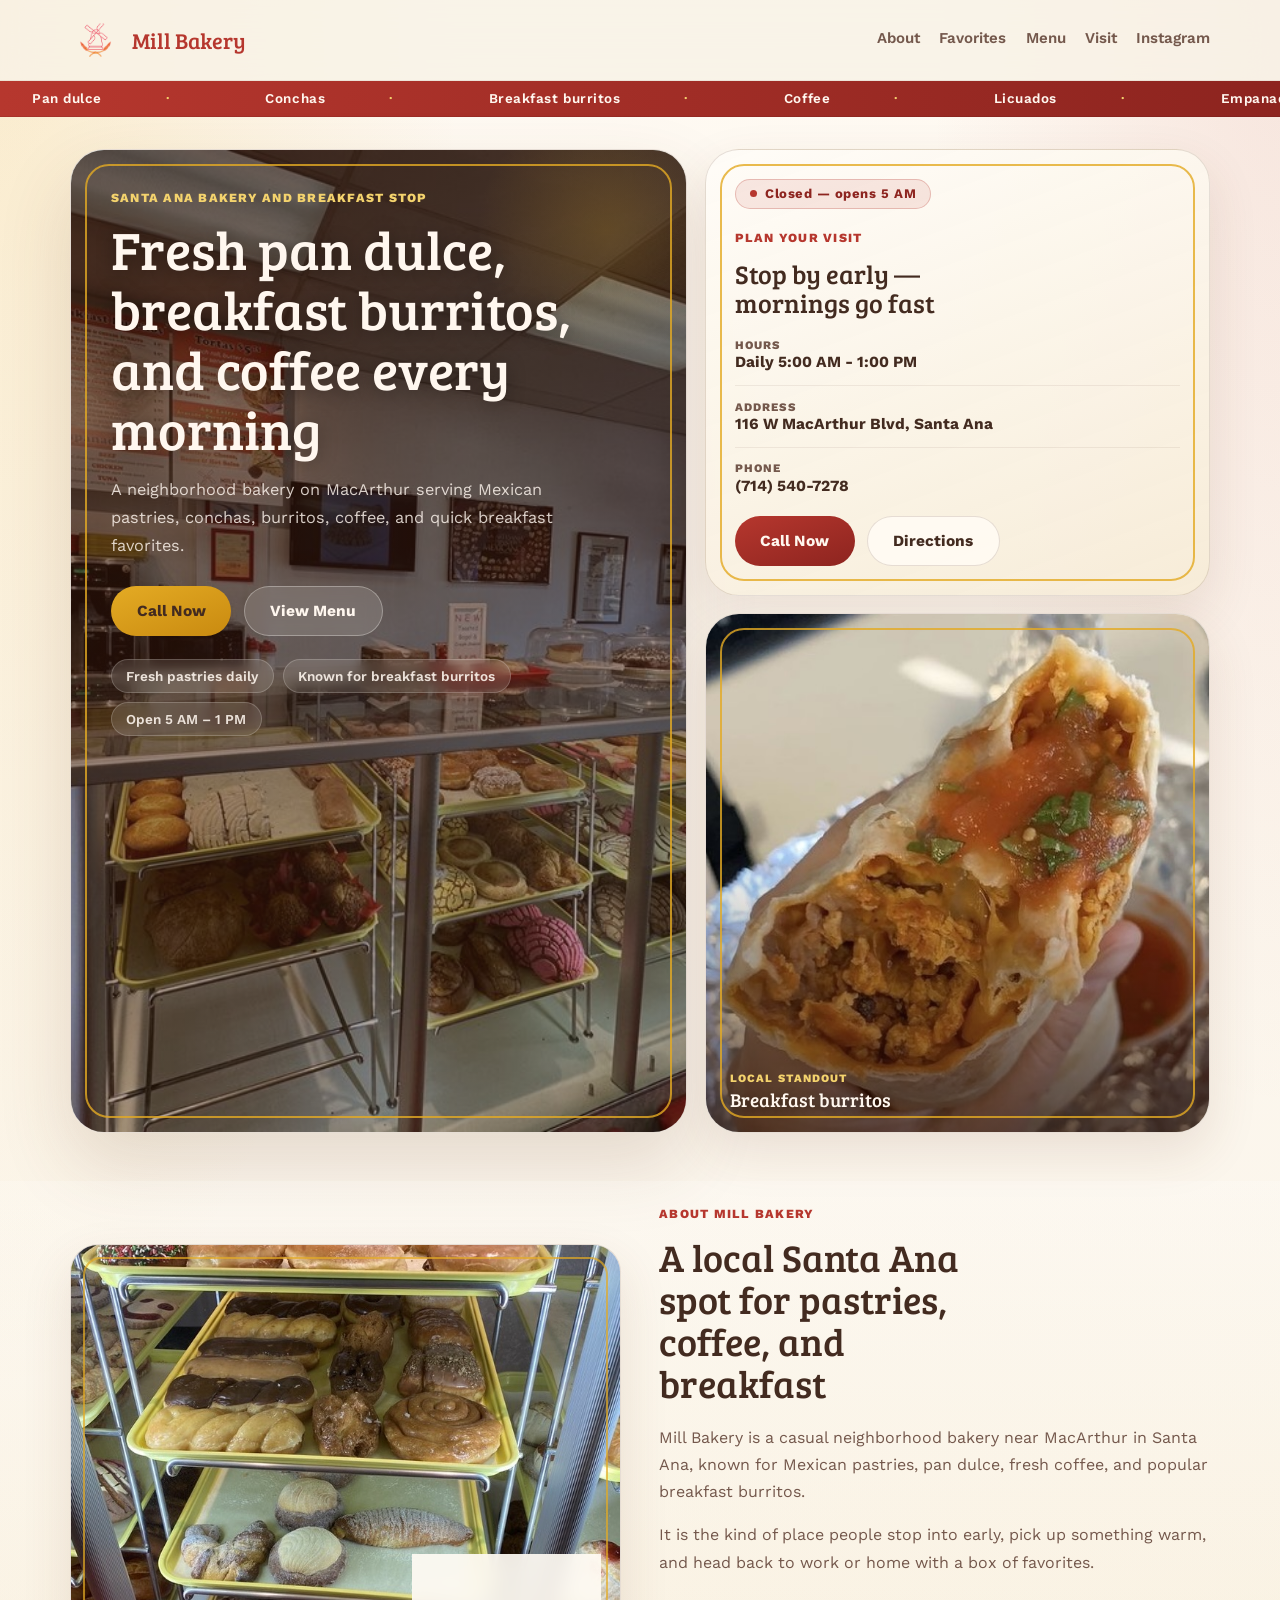
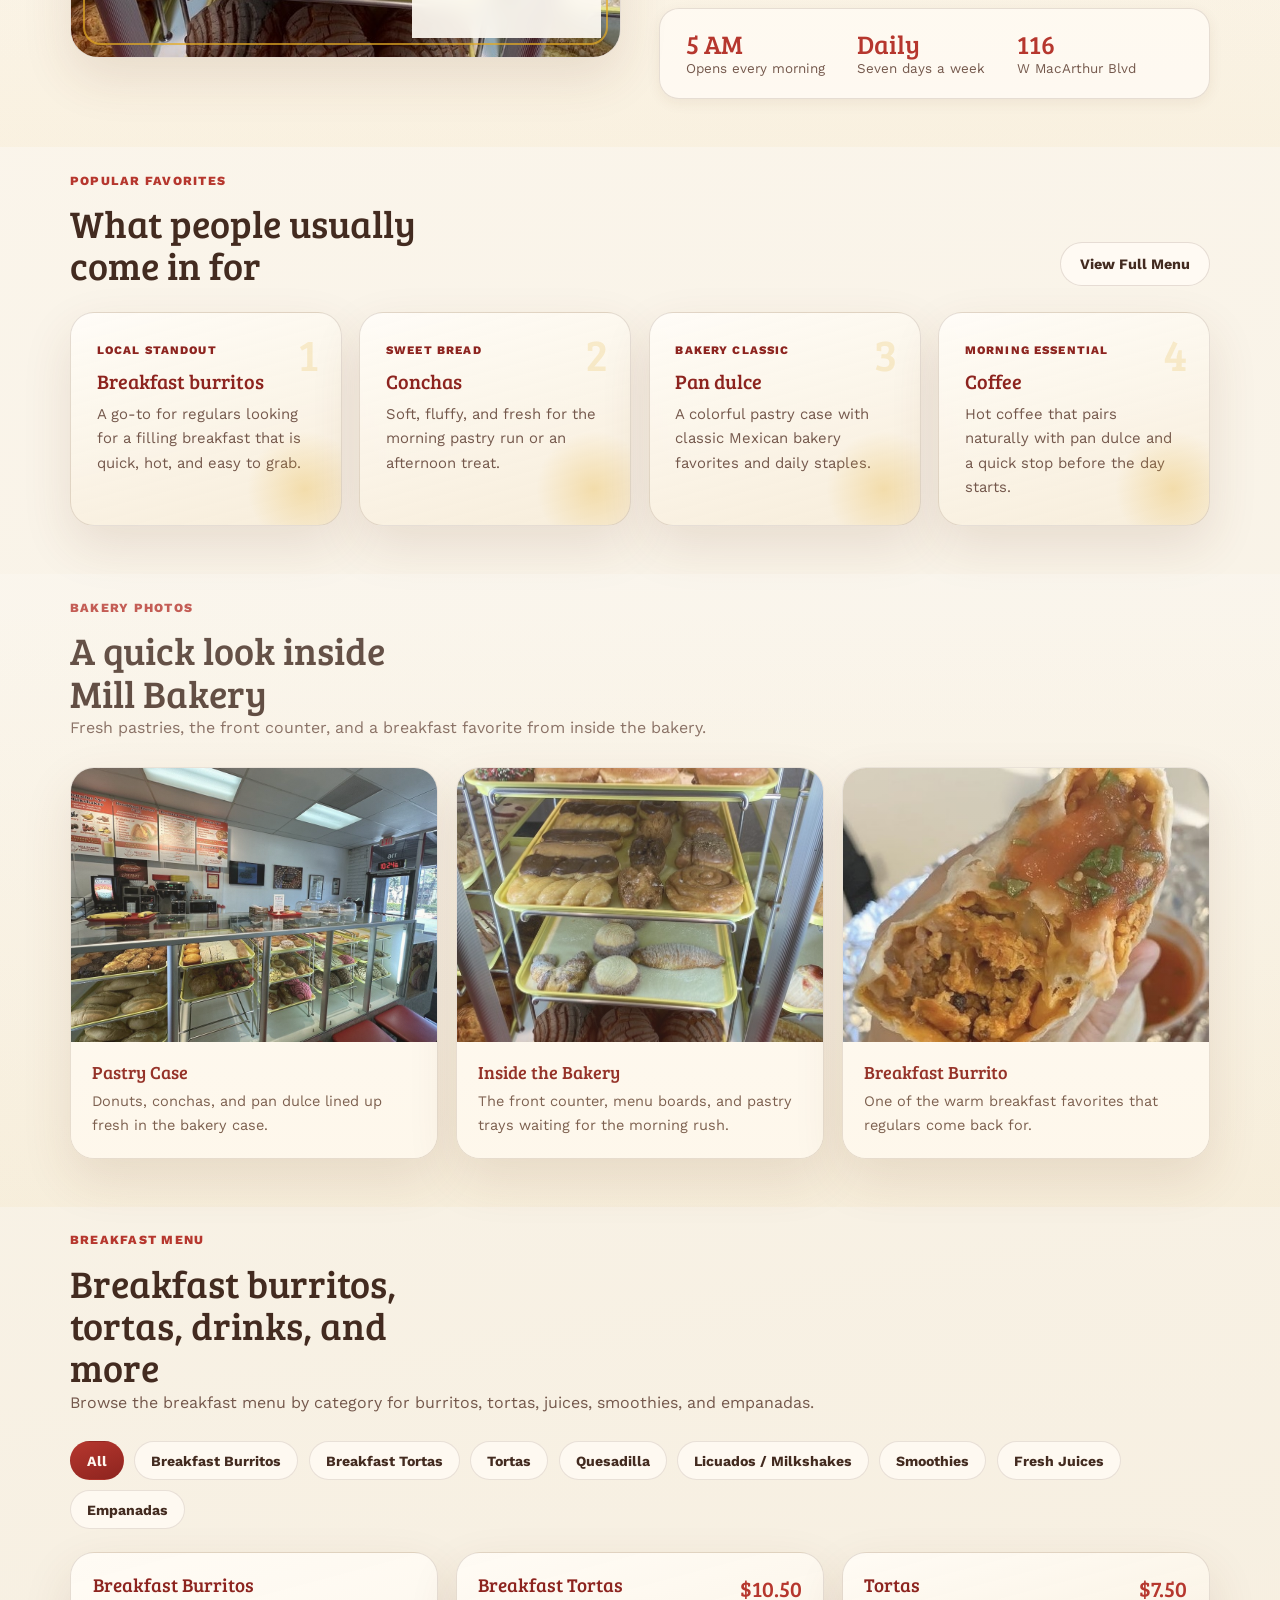
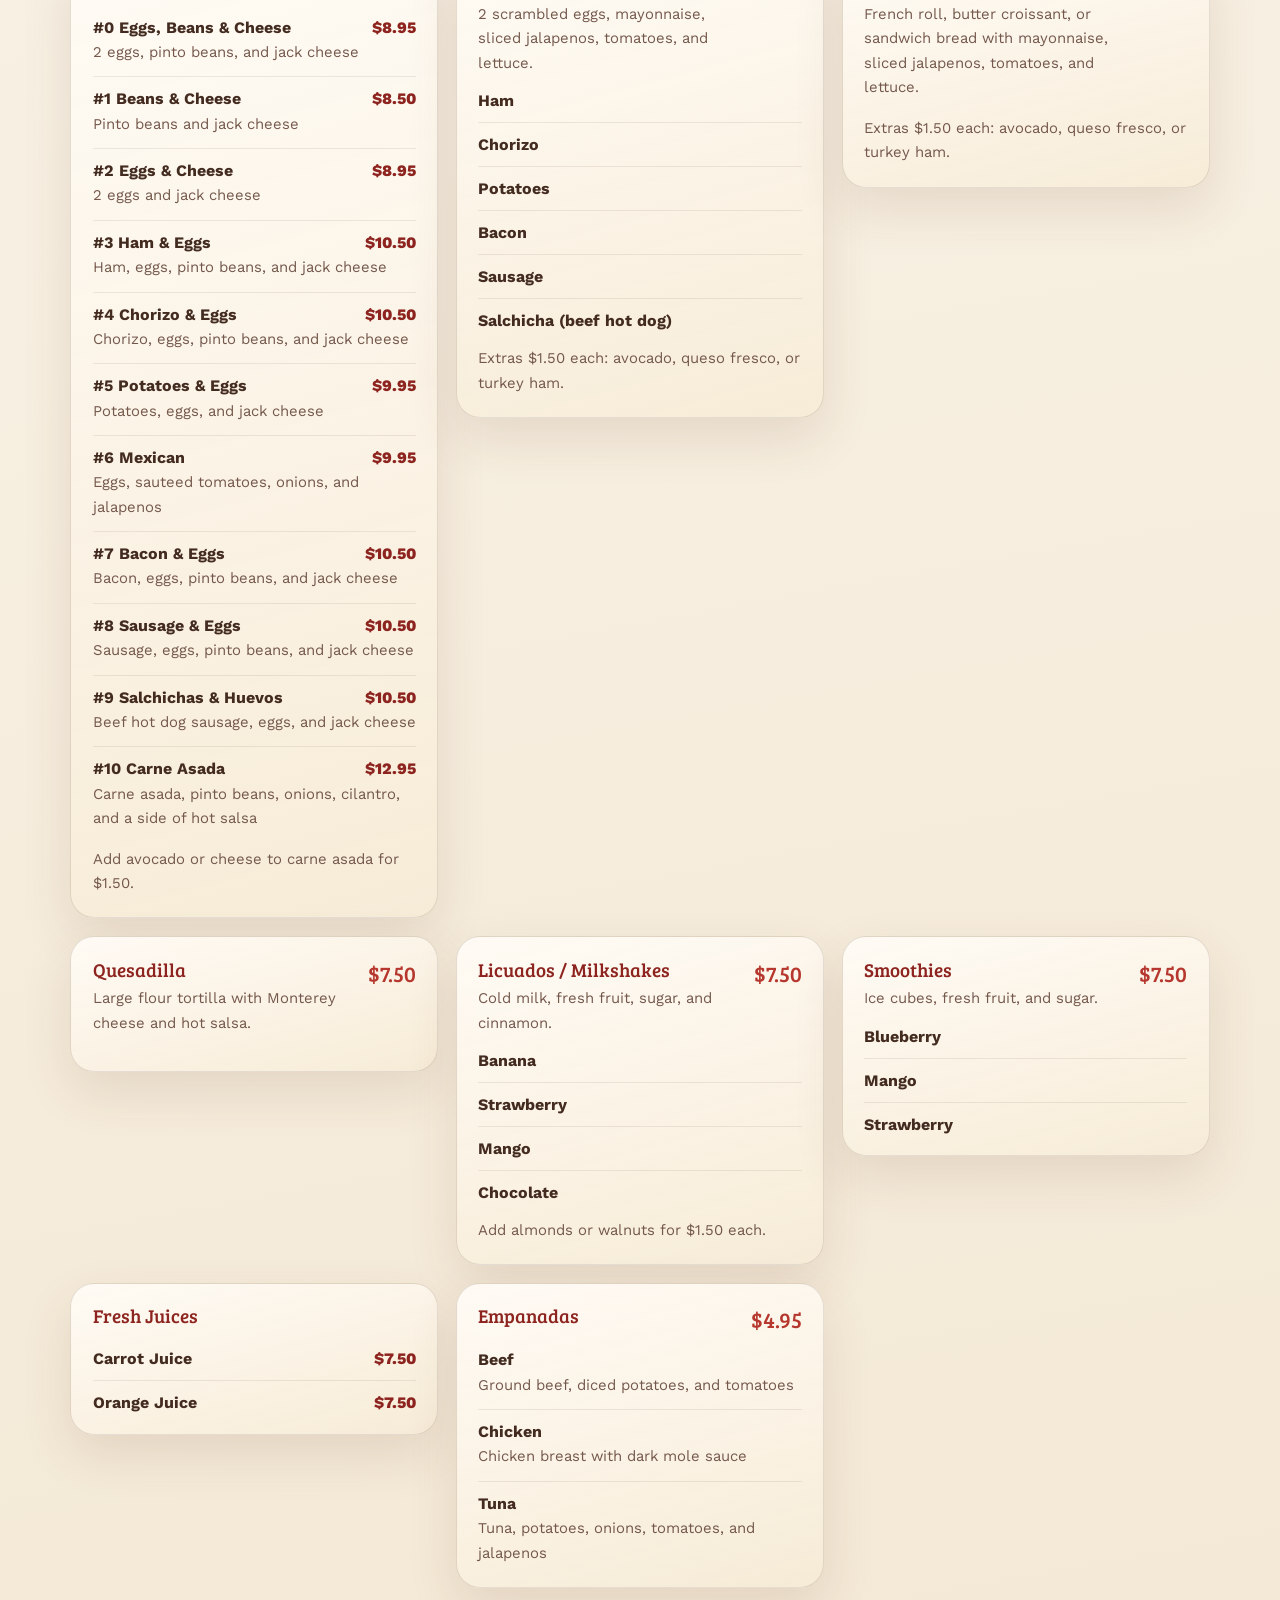
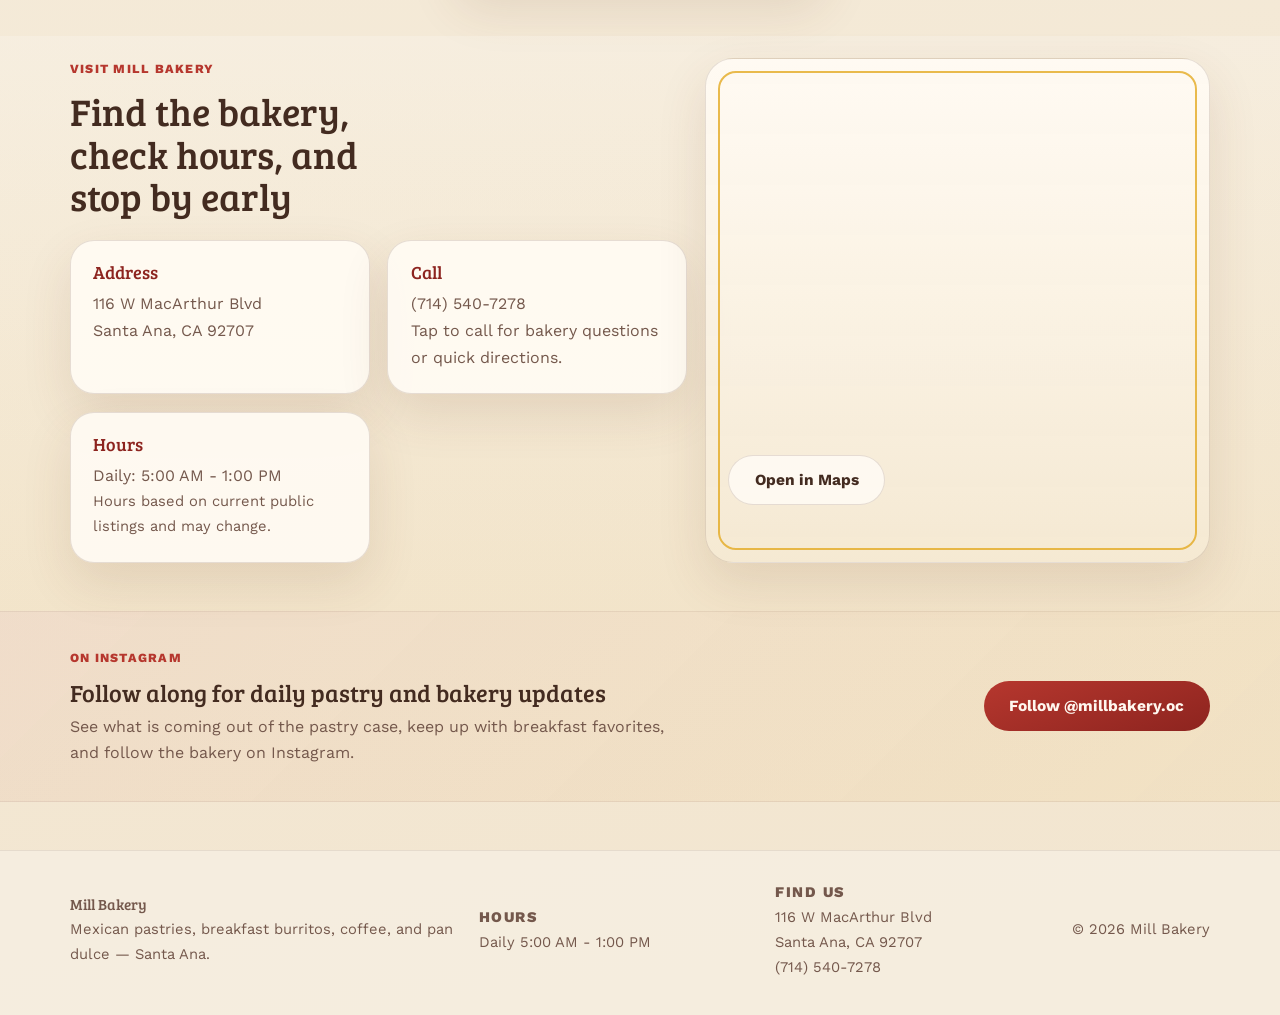
==== index.html @ c9c2e64d "Redesign homepage from Mill Bakery design handoff - Hero: full-bleed pastry photo with dark overlay," ====
<!DOCTYPE html>
<html lang="en">
  <head>
    <meta charset="UTF-8" />
    <meta name="viewport" content="width=device-width, initial-scale=1.0" />
    <meta
      name="description"
      content="Mill Bakery in Santa Ana serves Mexican pastries, pan dulce, breakfast burritos, coffee, and fresh morning favorites."
    />
    <title>Mill Bakery | Santa Ana Bakery and Breakfast Burritos</title>
    <link rel="preconnect" href="https://fonts.googleapis.com" />
    <link rel="preconnect" href="https://fonts.gstatic.com" crossorigin />
    <link
      href="https://fonts.googleapis.com/css2?family=Bree+Serif&family=Work+Sans:wght@400;500;600;700;800&display=swap"
      rel="stylesheet"
    />
    <link rel="icon" href="assets/favicon.png" type="image/png" />
    <link rel="stylesheet" href="styles.css" />
  </head>
  <body>
    <header class="site-header">
      <div class="container nav">
        <a class="brand" href="#top">
          <span class="brand-mark" aria-hidden="true">
            <img
              id="brand-logo-image"
              class="brand-logo-image"
              src="assets/logo-windmill-transparent.png"
              alt=""
              width="256"
              height="256"
            />
          </span>
          <span id="brand-name">Mill Bakery</span>
        </a>
        <nav class="nav-links" aria-label="Primary navigation">
          <a href="#about">About</a>
          <a href="#favorites">Favorites</a>
          <a href="#menu">Menu</a>
          <a href="#visit">Visit</a>
          <a href="#instagram">Instagram</a>
        </nav>
      </div>
    </header>

    <div class="marquee" aria-hidden="true">
      <div class="marquee-track" id="marquee-track"></div>
    </div>

    <main id="top">
      <section class="hero">
        <div class="container hero-grid">
          <div class="hero-photo card-shell">
            <img
              class="hero-photo-img"
              src="assets/gallery/pastry-case.jpg"
              alt=""
            />
            <div class="hero-photo-overlay"></div>
            <div class="hero-photo-glow"></div>
            <div class="hero-photo-content">
              <p id="hero-eyebrow" class="eyebrow eyebrow-light">
                Santa Ana bakery and breakfast stop
              </p>
              <h1 id="hero-title">
                Fresh pan dulce, breakfast burritos, and coffee every morning
              </h1>
              <p id="hero-text" class="hero-text hero-text-light">
                A neighborhood bakery on MacArthur serving Mexican pastries,
                conchas, burritos, coffee, and quick breakfast favorites.
              </p>
              <div class="hero-actions">
                <a
                  id="call-now-link"
                  class="button button-gold"
                  href="tel:+17145407278"
                  >Call Now</a
                >
                <a class="button button-glass" href="#menu">View Menu</a>
              </div>
              <ul
                id="hero-highlights"
                class="hero-pills"
                aria-label="Bakery highlights"
              ></ul>
            </div>
          </div>

          <aside class="hero-aside">
            <div class="visit-card card-shell">
              <div
                class="status-badge"
                id="status-badge"
                role="status"
                aria-live="polite"
                hidden
              >
                <span class="status-dot"></span>
                <span class="status-text"></span>
              </div>
              <p id="hero-badge-label" class="eyebrow">Plan your visit</p>
              <h2 id="hero-badge-title" class="visit-card-title">
                Stop by early — mornings go fast
              </h2>
              <div class="visit-info">
                <div class="visit-info-row">
                  <span class="visit-info-label">Hours</span>
                  <strong id="hero-stat-hours">Daily 5:00 AM – 1:00 PM</strong>
                </div>
                <div class="visit-info-row">
                  <span class="visit-info-label">Address</span>
                  <strong id="hero-stat-address"
                    >116 W MacArthur Blvd, Santa Ana</strong
                  >
                </div>
                <div class="visit-info-row">
                  <span class="visit-info-label">Phone</span>
                  <strong id="hero-stat-phone">(714) 540-7278</strong>
                </div>
              </div>
              <div class="visit-actions">
                <a
                  id="visit-call-link"
                  class="button button-primary"
                  href="tel:+17145407278"
                  >Call Now</a
                >
                <a
                  id="directions-link"
                  class="button button-secondary"
                  href="https://maps.google.com/?q=116+W+MacArthur+Blvd+Santa+Ana+CA+92707"
                  target="_blank"
                  rel="noreferrer"
                  >Directions</a
                >
              </div>
            </div>

            <div class="burrito-card card-shell">
              <img
                class="burrito-img"
                src="assets/gallery/breakfast-burrito.jpg"
                alt="Breakfast burrito"
              />
              <div class="burrito-overlay"></div>
              <div class="burrito-content">
                <span class="eyebrow eyebrow-light eyebrow-sm"
                  >Local standout</span
                >
                <p class="burrito-title">Breakfast burritos</p>
              </div>
            </div>
          </aside>
        </div>
      </section>

      <section class="section section-soft" id="about">
        <div class="container about-grid">
          <div class="about-photo-card card-shell">
            <img
              class="about-photo-img"
              src="assets/gallery/storefront-counter.jpg"
              alt="Inside Mill Bakery"
            />
            <div class="about-photo-badge">
              <p class="eyebrow eyebrow-sm">Find us at</p>
              <p>116 W MacArthur Blvd<br />Santa Ana, CA</p>
            </div>
          </div>
          <div class="about-copy">
            <p class="eyebrow">About Mill Bakery</p>
            <h2 id="about-title">
              A local Santa Ana spot for pastries, coffee, and breakfast
            </h2>
            <p id="about-copy-1" class="section-copy">
              Mill Bakery is a casual neighborhood bakery near MacArthur in
              Santa Ana, known for Mexican pastries, pan dulce, fresh coffee,
              and popular breakfast burritos.
            </p>
            <p id="about-copy-2" class="section-copy">
              It is the kind of place people stop into early, pick up something
              warm, and head back to work or home with a box of favorites.
            </p>
            <div class="about-stats">
              <div>
                <p class="stat-value">5 AM</p>
                <p class="stat-text">Opens every morning</p>
              </div>
              <div>
                <p class="stat-value">Daily</p>
                <p class="stat-text">Seven days a week</p>
              </div>
              <div>
                <p class="stat-value">116</p>
                <p class="stat-text">W MacArthur Blvd</p>
              </div>
            </div>
          </div>
        </div>
      </section>

      <section class="section" id="favorites">
        <div class="container">
          <div class="section-heading section-heading-row">
            <div>
              <p class="eyebrow">Popular favorites</p>
              <h2>What people usually come in for</h2>
            </div>
            <a class="button button-secondary button-compact" href="#menu"
              >View Full Menu</a
            >
          </div>

          <div id="favorites-grid" class="card-grid"></div>
        </div>
      </section>

      <section class="section section-soft" id="gallery">
        <div class="container">
          <div class="section-heading">
            <p class="eyebrow">Bakery Photos</p>
            <h2 id="gallery-title">A quick look inside Mill Bakery</h2>
            <p id="gallery-text" class="section-copy">
              Fresh pastry trays, coffee, and the bakery counter all in one place.
            </p>
          </div>
          <div id="gallery-grid" class="image-grid"></div>
        </div>
      </section>

      <section class="section" id="menu">
        <div class="container">
          <div class="section-heading">
            <p class="eyebrow">Breakfast Menu</p>
            <h2 id="menu-title">Breakfast burritos, tortas, drinks, and more</h2>
            <p id="menu-text" class="section-copy">
              Browse the breakfast menu by category for burritos, tortas,
              juices, smoothies, and empanadas.
            </p>
          </div>
          <div id="menu-tabs" class="menu-tabs" aria-label="Menu categories"></div>
          <div id="menu-grid" class="menu-grid"></div>
        </div>
      </section>

      <section class="section section-soft" id="visit">
        <div class="container visit-grid">
          <div class="visit-copy">
            <p class="eyebrow">Visit Mill Bakery</p>
            <h2 id="visit-title">
              Find the bakery, check hours, and stop by early
            </h2>

            <div class="info-list">
              <div class="info-card">
                <h3>Address</h3>
                <p id="address-line-1">116 W MacArthur Blvd</p>
                <p id="address-line-2">Santa Ana, CA 92707</p>
              </div>

              <div class="info-card">
                <h3>Call</h3>
                <p><a id="phone-link" href="tel:+17145407278">(714) 540-7278</a></p>
                <p id="phone-help-text">
                  Tap to call for bakery questions or quick directions.
                </p>
              </div>

              <div class="info-card">
                <h3>Hours</h3>
                <p id="hours-display">Daily: 5:00 AM - 1:00 PM</p>
                <p id="hours-note" class="fine-print">
                  Hours based on current public listings and may change.
                </p>
              </div>
            </div>
          </div>

          <div class="map-card card-shell">
            <iframe
              id="map-frame"
              class="map-frame"
              title="Mill Bakery map"
              loading="lazy"
              referrerpolicy="no-referrer-when-downgrade"
              src="https://www.google.com/maps?q=116+W+MacArthur+Blvd,+Santa+Ana,+CA+92707&z=15&output=embed"
            ></iframe>
            <div class="map-actions">
              <a
                id="open-maps-link"
                class="button button-secondary"
                href="https://maps.google.com/?q=116+W+MacArthur+Blvd+Santa+Ana+CA+92707"
                target="_blank"
                rel="noreferrer"
                >Open in Maps</a
              >
            </div>
          </div>
        </div>
      </section>

      <section class="ig-strip" id="instagram">
        <div class="container ig-strip-inner">
          <div>
            <p class="eyebrow">On Instagram</p>
            <p id="instagram-title" class="ig-strip-title">
              Follow along for daily pastry and bakery updates
            </p>
            <p id="instagram-text" class="ig-strip-text">
              See what is coming out of the pastry case, keep up with breakfast
              favorites, and follow the bakery on Instagram.
            </p>
          </div>
          <a
            id="instagram-link"
            class="button button-primary"
            href="https://www.instagram.com/millbakery.oc/"
            target="_blank"
            rel="noreferrer"
            >Follow @millbakery.oc</a
          >
        </div>
      </section>
    </main>

    <footer class="site-footer">
      <div class="container footer-grid">
        <div>
          <p id="footer-brand" class="footer-brand">Mill Bakery</p>
          <p id="footer-tagline">
            Mexican pastries, breakfast burritos, coffee, and pan dulce — Santa Ana.
          </p>
        </div>
        <div>
          <p class="eyebrow eyebrow-sm">Hours</p>
          <p id="footer-hours">Daily 5:00 AM – 1:00 PM</p>
        </div>
        <div>
          <p class="eyebrow eyebrow-sm">Find us</p>
          <p id="footer-address">116 W MacArthur Blvd<br />Santa Ana, CA 92707</p>
          <p>
            <a id="footer-phone" href="tel:+17145407278">(714) 540-7278</a>
          </p>
        </div>
        <p class="footer-copy">
          &copy; <span id="year"></span> Mill Bakery
        </p>
      </div>
    </footer>

    <script src="script.js"></script>
  </body>
</html>
---- styles.css ----
:root {
  --cream: #f8f2e6;
  --cream-deep: #efe3cc;
  --card: rgba(255, 251, 244, 0.92);
  --text: #432b20;
  --muted: #74584c;
  --red: #b6372e;
  --red-deep: #8d241f;
  --gold: #e4ab24;
  --gold-soft: #f4d36d;
  --line: rgba(116, 88, 76, 0.18);
  --shadow: 0 20px 50px rgba(106, 61, 33, 0.12);
  --shadow-lg: 0 32px 72px rgba(106, 61, 33, 0.16);
  --radius-lg: 34px;
  --radius-md: 24px;
  --radius-sm: 999px;
  --container: 1140px;
}

*,
*::before,
*::after {
  box-sizing: border-box;
}

html {
  scroll-behavior: smooth;
}

body {
  margin: 0;
  min-width: 320px;
  font-family: "Work Sans", sans-serif;
  color: var(--text);
  overflow-x: hidden;
  background:
    radial-gradient(ellipse 60% 40% at 0% 0%, rgba(228, 171, 36, 0.18) 0%, transparent 60%),
    radial-gradient(ellipse 50% 35% at 100% 0%, rgba(182, 55, 46, 0.1) 0%, transparent 55%),
    linear-gradient(170deg, #fffaf3 0%, #f8f2e6 45%, #f2e5cf 100%);
}

a {
  color: inherit;
  text-decoration: none;
}

iframe {
  border: 0;
}

.container {
  width: min(calc(100% - 2rem), var(--container));
  margin: 0 auto;
}

/* ---------- Header ---------- */

.site-header {
  position: sticky;
  top: 0;
  z-index: 30;
  backdrop-filter: blur(16px);
  background: rgba(248, 242, 230, 0.84);
  border-bottom: 1px solid rgba(116, 88, 76, 0.1);
}

.nav {
  display: flex;
  align-items: center;
  justify-content: space-between;
  gap: 1rem;
  padding: 0.9rem 0;
}

.brand {
  display: inline-flex;
  align-items: center;
  gap: 0.7rem;
  font-family: "Bree Serif", serif;
  font-size: 1.4rem;
  color: var(--red);
}

.brand-mark {
  display: inline-flex;
  align-items: center;
  justify-content: center;
  width: 3.2rem;
  height: 3.2rem;
  flex: 0 0 auto;
}

.brand-logo-image {
  width: 100%;
  height: 100%;
  display: block;
  object-fit: contain;
  object-position: center;
  image-rendering: -webkit-optimize-contrast;
  image-rendering: crisp-edges;
}

.nav-links {
  display: flex;
  flex-wrap: wrap;
  justify-content: flex-end;
  gap: 1.2rem;
  color: var(--muted);
  font-weight: 600;
  font-size: 0.94rem;
}

.nav-links a {
  padding-bottom: 2px;
  border-bottom: 2px solid transparent;
  transition: color 150ms ease, border-color 150ms ease;
}

.nav-links a:hover,
.nav-links a:focus-visible {
  color: var(--red);
  border-bottom-color: var(--red);
}

/* ---------- Marquee ---------- */

.marquee {
  background: linear-gradient(90deg, var(--red), var(--red-deep));
  overflow: hidden;
  padding: 0.62rem 0;
  border-bottom: 1px solid rgba(0, 0, 0, 0.08);
}

.marquee-track {
  display: flex;
  width: max-content;
  animation: marquee 28s linear infinite;
}

.marquee-track span {
  color: #fff7ef;
  font-weight: 600;
  font-size: 0.84rem;
  letter-spacing: 0.04em;
  white-space: nowrap;
  padding: 0 2rem;
}

.marquee-track .marquee-dot {
  color: var(--gold-soft);
  margin-left: 2rem;
}

@keyframes marquee {
  0% { transform: translateX(0); }
  100% { transform: translateX(-50%); }
}

@media (prefers-reduced-motion: reduce) {
  .marquee-track {
    animation: none;
  }
}

/* ---------- Sections + shared ---------- */

.hero,
.section {
  padding: 1.4rem 0 3rem;
}

.hero-grid,
.about-grid,
.card-grid,
.image-grid,
.menu-grid,
.visit-grid,
.footer-grid,
.info-list {
  display: grid;
  gap: 1.1rem;
}

.card-shell,
.item-card,
.info-card {
  background: var(--card);
  border: 1px solid var(--line);
  box-shadow: var(--shadow);
}

.card-shell {
  position: relative;
  border-radius: var(--radius-lg);
  overflow: hidden;
}

.card-shell::before {
  content: "";
  position: absolute;
  inset: 14px;
  border: 2px solid rgba(228, 171, 36, 0.8);
  border-radius: calc(var(--radius-lg) - 10px);
  pointer-events: none;
  z-index: 3;
}

.eyebrow {
  display: inline-flex;
  margin: 0 0 0.9rem;
  color: var(--red);
  font-weight: 800;
  font-size: 0.78rem;
  letter-spacing: 0.1em;
  text-transform: uppercase;
  white-space: nowrap;
}

.eyebrow-sm {
  font-size: 0.7rem;
  margin-bottom: 0.3rem;
}

.eyebrow-light {
  color: var(--gold-soft);
}

h1,
h2,
h3,
.footer-brand {
  margin: 0;
  font-family: "Bree Serif", serif;
  line-height: 1.1;
  font-weight: 400;
}

h1 {
  font-size: clamp(2rem, 4.5vw, 3.4rem);
  max-width: 16ch;
}

h2 {
  font-size: clamp(1.7rem, 3vw, 2.5rem);
  max-width: 18ch;
  color: var(--text);
}

h3 {
  font-size: 1.2rem;
  color: var(--red-deep);
  margin-bottom: 0.45rem;
}

.section-copy,
.item-card p,
.info-card p,
.site-footer p {
  margin: 0;
  color: var(--muted);
  line-height: 1.7;
}

/* ---------- Buttons ---------- */

.button {
  display: inline-flex;
  align-items: center;
  justify-content: center;
  min-height: 50px;
  padding: 0.88rem 1.6rem;
  border-radius: var(--radius-sm);
  font-weight: 700;
  font-size: 0.97rem;
  cursor: pointer;
  transition:
    transform 180ms ease,
    background-color 180ms ease,
    color 180ms ease,
    border-color 180ms ease,
    box-shadow 180ms ease;
}

.button:hover,
.button:focus-visible {
  transform: translateY(-1px);
}

.button-primary {
  background: linear-gradient(160deg, var(--red), var(--red-deep));
  color: #fff7ef;
  border: 0;
}

.button-secondary {
  border: 1px solid var(--line);
  background: rgba(255, 251, 244, 0.88);
  color: var(--text);
}

.button-secondary:hover,
.button-secondary:focus-visible {
  border-color: rgba(182, 55, 46, 0.3);
  color: var(--red);
}

.button-gold {
  background: linear-gradient(160deg, var(--gold), #c98a10);
  color: var(--text);
  border: 0;
}

.button-glass {
  background: rgba(255, 251, 244, 0.14);
  color: #fff7ef;
  border: 1px solid rgba(255, 251, 244, 0.32);
  backdrop-filter: blur(8px);
}

.button-compact {
  min-height: 44px;
  padding: 0.7rem 1.2rem;
  font-size: 0.9rem;
}

/* ---------- Hero photo card ---------- */

.hero-photo {
  position: relative;
  min-height: 520px;
  box-shadow: var(--shadow-lg);
  border-radius: var(--radius-lg);
  overflow: hidden;
}

.hero-photo-img {
  position: absolute;
  inset: 0;
  width: 100%;
  height: 100%;
  object-fit: cover;
  object-position: center 30%;
  z-index: 0;
}

.hero-photo-overlay {
  position: absolute;
  inset: 0;
  z-index: 1;
  background: linear-gradient(
    160deg,
    rgba(45, 18, 8, 0.72) 0%,
    rgba(60, 25, 12, 0.55) 50%,
    rgba(80, 35, 15, 0.28) 100%
  );
}

.hero-photo-glow {
  position: absolute;
  top: -60px;
  right: -60px;
  width: 280px;
  height: 280px;
  border-radius: 50%;
  background: radial-gradient(circle, rgba(228, 171, 36, 0.2), transparent 65%);
  z-index: 2;
  pointer-events: none;
}

.hero-photo-content {
  position: relative;
  z-index: 4;
  padding: 2.5rem;
  display: flex;
  flex-direction: column;
  justify-content: flex-end;
  min-height: 520px;
}

.hero-photo-content h1 {
  color: #fff7ef;
  text-shadow: 0 2px 18px rgba(0, 0, 0, 0.35);
  margin-bottom: 1.1rem;
}

.hero-text-light {
  color: rgba(255, 247, 239, 0.82);
  margin: 0 0 1.7rem;
  max-width: 48ch;
  font-size: 1.02rem;
  line-height: 1.7;
}

.hero-actions {
  display: flex;
  flex-wrap: wrap;
  gap: 0.8rem;
}

.hero-pills {
  display: flex;
  flex-wrap: wrap;
  gap: 0.6rem;
  padding: 0;
  margin: 1.4rem 0 0;
  list-style: none;
}

.hero-pills li {
  padding: 0.5rem 0.9rem;
  border-radius: var(--radius-sm);
  background: rgba(255, 251, 244, 0.12);
  border: 1px solid rgba(255, 251, 244, 0.2);
  color: rgba(255, 247, 239, 0.88);
  font-weight: 600;
  font-size: 0.85rem;
  backdrop-filter: blur(6px);
}

/* ---------- Hero aside (visit + burrito) ---------- */

.hero-aside {
  display: flex;
  flex-direction: column;
  gap: 1.1rem;
}

.visit-card {
  position: relative;
  padding: 1.8rem;
  background:
    linear-gradient(160deg, rgba(255, 252, 247, 0.97), rgba(246, 235, 214, 0.9));
  border-radius: var(--radius-lg);
}

.visit-card > * {
  position: relative;
  z-index: 2;
}

.visit-card .visit-card-title {
  font-size: 1.65rem;
  margin-bottom: 1.3rem;
  color: var(--text);
}

.visit-info {
  display: grid;
  gap: 0.85rem;
}

.visit-info-row {
  display: flex;
  flex-direction: column;
  gap: 0.1rem;
  padding-bottom: 0.85rem;
  border-bottom: 1px solid rgba(116, 88, 76, 0.1);
}

.visit-info-row:last-child {
  border-bottom: 0;
  padding-bottom: 0;
}

.visit-info-label {
  display: inline-flex;
  font-size: 0.72rem;
  font-weight: 800;
  letter-spacing: 0.1em;
  text-transform: uppercase;
  color: var(--muted);
}

.visit-info-row strong {
  color: var(--text);
  font-weight: 700;
  font-size: 0.97rem;
}

.visit-actions {
  display: flex;
  gap: 0.75rem;
  margin-top: 1.3rem;
  flex-wrap: wrap;
}

.status-badge {
  display: flex;
  width: fit-content;
  align-items: center;
  gap: 0.5rem;
  padding: 0.42rem 0.9rem;
  border-radius: var(--radius-sm);
  margin-bottom: 1.1rem;
  border: 1px solid transparent;
  font-weight: 700;
  font-size: 0.82rem;
  letter-spacing: 0.04em;
}

.status-badge[hidden] {
  display: none;
}

.status-dot {
  width: 7px;
  height: 7px;
  border-radius: 50%;
  display: inline-block;
}

.status-badge.is-open {
  background: rgba(76, 140, 74, 0.12);
  border-color: rgba(76, 140, 74, 0.3);
  color: #2d6e2b;
}

.status-badge.is-open .status-dot {
  background: #4a9648;
}

.status-badge.is-closing-soon {
  background: rgba(228, 171, 36, 0.15);
  border-color: rgba(228, 171, 36, 0.4);
  color: #8a6600;
}

.status-badge.is-closing-soon .status-dot {
  background: var(--gold);
}

.status-badge.is-closed {
  background: rgba(182, 55, 46, 0.1);
  border-color: rgba(182, 55, 46, 0.25);
  color: var(--red-deep);
}

.status-badge.is-closed .status-dot {
  background: var(--red);
}

.burrito-card {
  position: relative;
  flex: 1;
  min-height: 170px;
  border-radius: var(--radius-lg);
  overflow: hidden;
  box-shadow: var(--shadow);
}

.burrito-img {
  width: 100%;
  height: 100%;
  min-height: 170px;
  object-fit: cover;
  display: block;
}

.burrito-overlay {
  position: absolute;
  inset: 0;
  background: linear-gradient(0deg, rgba(35, 12, 4, 0.68) 0%, transparent 55%);
  z-index: 1;
}

.burrito-content {
  position: absolute;
  bottom: 1.3rem;
  left: 1.5rem;
  right: 1.5rem;
  z-index: 2;
}

.burrito-title {
  font-family: "Bree Serif", serif;
  color: #fff7ef;
  font-size: 1.2rem;
  line-height: 1.2;
  text-shadow: 0 2px 10px rgba(0, 0, 0, 0.4);
  margin: 0;
}

.burrito-content .eyebrow {
  margin-bottom: 0.2rem;
}

/* ---------- About ---------- */

.section-soft {
  position: relative;
}

.section-soft::before {
  content: "";
  position: absolute;
  inset: 0;
  background: linear-gradient(180deg, rgba(255, 255, 255, 0.2), rgba(228, 171, 36, 0.05));
  pointer-events: none;
}

.about-grid {
  position: relative;
  z-index: 1;
  align-items: center;
  gap: 2.4rem;
}

.about-photo-card {
  position: relative;
  border-radius: 28px;
  overflow: hidden;
  box-shadow: var(--shadow);
}

.about-photo-card::before {
  border-radius: calc(28px - 10px);
  inset: 12px;
  border-color: rgba(228, 171, 36, 0.7);
}

.about-photo-img {
  width: 100%;
  aspect-ratio: 4 / 3;
  object-fit: cover;
  display: block;
}

.about-photo-badge {
  position: absolute;
  bottom: 1.2rem;
  right: 1.2rem;
  z-index: 4;
  background: rgba(255, 251, 244, 0.92);
  backdrop-filter: blur(10px);
  border: 1px solid var(--line);
  border-radius: 14px;
  padding: 0.7rem 1rem;
}

.about-photo-badge p {
  margin: 0;
  color: var(--text);
  font-weight: 700;
  font-size: 0.88rem;
  line-height: 1.3;
}

.about-photo-badge p.eyebrow {
  color: var(--red);
  font-weight: 800;
  margin-bottom: 0.2rem;
}

.about-copy h2 {
  margin-bottom: 1.2rem;
}

.about-copy .section-copy + .section-copy {
  margin-top: 1rem;
}

.about-stats {
  display: flex;
  gap: 2rem;
  margin-top: 2rem;
  padding: 1.4rem 1.6rem;
  background: rgba(255, 251, 244, 0.85);
  border: 1px solid var(--line);
  border-radius: 20px;
  box-shadow: 0 4px 14px rgba(106, 61, 33, 0.07);
  flex-wrap: wrap;
}

.about-stats > div {
  min-width: 0;
}

.stat-value {
  font-family: "Bree Serif", serif;
  font-size: 1.6rem;
  color: var(--red);
  line-height: 1;
  margin: 0;
}

.stat-text {
  color: var(--muted);
  font-size: 0.84rem;
  margin: 0.25rem 0 0;
}

/* ---------- Favorites ---------- */

.section-heading {
  margin-bottom: 1.6rem;
}

.section-heading-row {
  display: flex;
  justify-content: space-between;
  align-items: flex-end;
  gap: 1rem;
  flex-wrap: wrap;
}

.card-grid {
  grid-template-columns: repeat(1, minmax(0, 1fr));
}

.item-card {
  position: relative;
  overflow: hidden;
  background:
    linear-gradient(165deg, rgba(255, 252, 247, 0.97), rgba(246, 236, 216, 0.88));
  border-radius: var(--radius-md);
  padding: 1.6rem;
  transition: transform 180ms ease, box-shadow 180ms ease;
}

.item-card::after {
  content: "";
  position: absolute;
  right: -24px;
  bottom: -24px;
  width: 120px;
  height: 120px;
  border-radius: 50%;
  background: radial-gradient(circle, rgba(228, 171, 36, 0.28), transparent 68%);
  pointer-events: none;
}

.item-card:hover {
  transform: translateY(-3px);
  box-shadow: 0 28px 60px rgba(106, 61, 33, 0.16);
}

.item-card .item-number {
  position: absolute;
  top: 1.2rem;
  right: 1.4rem;
  font-family: "Bree Serif", serif;
  font-size: 2.8rem;
  line-height: 1;
  color: rgba(228, 171, 36, 0.18);
  user-select: none;
}

.item-card .item-badge {
  display: inline-flex;
  font-size: 0.72rem;
  font-weight: 800;
  letter-spacing: 0.1em;
  text-transform: uppercase;
  color: var(--red-deep);
  margin: 0 0 0.85rem;
}

.item-card h3 {
  font-size: 1.25rem;
  color: var(--red-deep);
  margin: 0 0 0.6rem;
  position: relative;
}

.item-card p {
  color: var(--muted);
  line-height: 1.65;
  font-size: 0.93rem;
  position: relative;
}

/* ---------- Gallery ---------- */

.image-grid {
  grid-template-columns: repeat(1, minmax(0, 1fr));
}

.image-card {
  margin: 0;
  overflow: hidden;
  border-radius: var(--radius-md);
  border: 1px solid var(--line);
  background: rgba(255, 251, 245, 0.94);
  box-shadow: var(--shadow);
  transition: transform 200ms ease, box-shadow 200ms ease;
}

.image-card:hover {
  transform: translateY(-4px);
  box-shadow: 0 28px 60px rgba(106, 61, 33, 0.18);
}

.image-card-frame {
  overflow: hidden;
}

.image-card img {
  display: block;
  width: 100%;
  aspect-ratio: 4 / 3;
  object-fit: cover;
  transition: transform 400ms ease;
  background: linear-gradient(180deg, rgba(228, 171, 36, 0.16), rgba(182, 55, 46, 0.08));
}

.image-card:hover img {
  transform: scale(1.04);
}

.image-card figcaption {
  padding: 1.1rem 1.3rem 1.3rem;
  background: rgba(255, 251, 245, 0.97);
}

.image-card h3 {
  font-size: 1.15rem;
  margin-bottom: 0.4rem;
  line-height: 1.25;
}

.image-card p {
  margin: 0;
  color: var(--muted);
  font-size: 0.91rem;
  line-height: 1.65;
}

.image-card.is-empty img {
  opacity: 0;
}

.image-card.is-empty .image-placeholder {
  display: grid;
}

.image-placeholder {
  display: none;
  place-items: center;
  aspect-ratio: 4 / 3;
  background:
    linear-gradient(135deg, rgba(228, 171, 36, 0.16), rgba(182, 55, 46, 0.08)),
    repeating-linear-gradient(
      45deg,
      rgba(255, 255, 255, 0.4),
      rgba(255, 255, 255, 0.4) 12px,
      rgba(255, 255, 255, 0.2) 12px,
      rgba(255, 255, 255, 0.2) 24px
    );
  color: var(--red);
  font-family: "Bree Serif", serif;
  font-size: 1.1rem;
}

/* ---------- Menu ---------- */

.menu-grid {
  grid-template-columns: repeat(1, minmax(0, 1fr));
}

.menu-tabs {
  display: flex;
  flex-wrap: wrap;
  gap: 0.65rem;
  margin: 0 0 1.4rem;
}

.menu-tab {
  appearance: none;
  border: 1px solid rgba(116, 88, 76, 0.16);
  background: rgba(255, 251, 244, 0.86);
  color: var(--text);
  border-radius: var(--radius-sm);
  padding: 0.65rem 1rem;
  font: inherit;
  font-weight: 700;
  font-size: 0.88rem;
  cursor: pointer;
  transition:
    transform 180ms ease,
    background-color 180ms ease,
    color 180ms ease,
    border-color 180ms ease;
}

.menu-tab:hover,
.menu-tab:focus-visible {
  transform: translateY(-1px);
  border-color: rgba(182, 55, 46, 0.3);
  color: var(--red);
}

.menu-tab.is-active {
  background: linear-gradient(160deg, var(--red), var(--red-deep));
  border-color: transparent;
  color: #fff7ef;
}

.menu-card {
  background:
    linear-gradient(165deg, rgba(255, 251, 245, 0.97), rgba(246, 235, 214, 0.9));
  border: 1px solid var(--line);
  box-shadow: var(--shadow);
  padding: 1.35rem;
  border-radius: var(--radius-md);
  align-self: start;
}

.menu-card-header {
  display: flex;
  align-items: flex-start;
  justify-content: space-between;
  gap: 1rem;
  margin-bottom: 0.9rem;
}

.menu-card-header h3 {
  margin-bottom: 0.4rem;
}

.menu-card-price {
  white-space: nowrap;
  color: var(--red);
  font-family: "Bree Serif", serif;
  font-size: 1.35rem;
}

.menu-card-copy,
.menu-note,
.menu-item-details {
  margin: 0;
  color: var(--muted);
  line-height: 1.65;
  font-size: 0.93rem;
}

.menu-list {
  display: grid;
  gap: 0.75rem;
  padding: 0;
  margin: 1rem 0 0;
  list-style: none;
}

.menu-list li {
  display: grid;
  gap: 0.2rem;
  padding-top: 0.75rem;
  border-top: 1px solid rgba(116, 88, 76, 0.12);
}

.menu-list li:first-child {
  padding-top: 0;
  border-top: 0;
}

.menu-item-line {
  display: flex;
  align-items: flex-start;
  justify-content: space-between;
  gap: 1rem;
}

.menu-item-line strong {
  color: var(--text);
  flex: 1;
  min-width: 0;
}

.menu-item-price {
  white-space: nowrap;
  color: var(--red-deep);
  font-weight: 800;
  flex-shrink: 0;
}

.menu-note {
  margin-top: 1rem;
}

/* ---------- Visit ---------- */

.visit-grid {
  position: relative;
  z-index: 1;
  align-items: start;
}

.info-list {
  margin-top: 1.4rem;
}

.info-card {
  border-radius: var(--radius-md);
  padding: 1.4rem;
}

.info-card h3 {
  font-size: 1.1rem;
}

.fine-print {
  font-size: 0.92rem;
}

.map-card {
  position: relative;
  background:
    linear-gradient(180deg, rgba(255, 251, 244, 0.94), rgba(245, 233, 211, 0.9));
  border-radius: 28px;
  overflow: hidden;
}

.map-card::before {
  border-radius: calc(28px - 10px);
  inset: 12px;
}

.map-frame {
  width: 100%;
  min-height: 380px;
  display: block;
}

.map-actions {
  padding: 1rem 1.4rem 1.4rem;
}

/* ---------- Instagram strip ---------- */

.ig-strip {
  margin: 0 0 3rem;
  background: linear-gradient(135deg, rgba(182, 55, 46, 0.06), rgba(228, 171, 36, 0.08));
  border-top: 1px solid rgba(116, 88, 76, 0.1);
  border-bottom: 1px solid rgba(116, 88, 76, 0.1);
  padding: 2.2rem 0;
}

.ig-strip-inner {
  display: flex;
  align-items: center;
  justify-content: space-between;
  gap: 1.5rem;
  flex-wrap: wrap;
}

.ig-strip-title {
  font-family: "Bree Serif", serif;
  font-size: 1.5rem;
  color: var(--text);
  line-height: 1.2;
  margin: 0 0 0.4rem;
}

.ig-strip-text {
  color: var(--muted);
  line-height: 1.6;
  margin: 0;
  max-width: 60ch;
}

/* ---------- Footer ---------- */

.site-footer {
  padding: 1.8rem 0 2.2rem;
  border-top: 1px solid rgba(116, 88, 76, 0.12);
  background: rgba(248, 242, 230, 0.65);
}

.footer-grid {
  gap: 1rem;
  align-items: center;
}

.footer-brand {
  font-size: 1.4rem;
  color: var(--red);
  margin-bottom: 0.25rem;
}

.footer-copy {
  color: var(--muted);
  font-size: 0.84rem;
}

.site-footer p {
  font-size: 0.92rem;
  margin: 0;
}

.site-footer a:hover,
.site-footer a:focus-visible,
.info-card a:hover,
.info-card a:focus-visible {
  color: var(--red);
}

/* ---------- Responsive ---------- */

@media (min-width: 720px) {
  .card-grid {
    grid-template-columns: repeat(2, minmax(0, 1fr));
  }

  .menu-grid {
    grid-template-columns: repeat(2, minmax(0, 1fr));
  }

  .image-grid {
    grid-template-columns: repeat(2, minmax(0, 1fr));
  }

  .info-list {
    grid-template-columns: repeat(2, minmax(0, 1fr));
  }

  .footer-grid {
    grid-template-columns: 1.4fr 1fr 1fr auto;
  }
}

@media (min-width: 960px) {
  .hero {
    padding-top: 2rem;
  }

  .hero-grid,
  .visit-grid {
    grid-template-columns: minmax(0, 1.1fr) minmax(340px, 0.9fr);
    align-items: stretch;
  }

  .about-grid {
    grid-template-columns: 1fr 1fr;
  }

  .card-grid {
    grid-template-columns: repeat(4, minmax(0, 1fr));
  }

  .image-grid {
    grid-template-columns: repeat(3, minmax(0, 1fr));
  }

  .menu-grid {
    grid-template-columns: repeat(3, minmax(0, 1fr));
  }
}

@media (max-width: 719px) {
  .hero-photo {
    min-height: 480px;
  }

  .hero-photo-content {
    padding: 1.8rem;
    min-height: 480px;
  }

  .visit-card,
  .info-card {
    padding: 1.5rem;
  }

  .about-stats {
    gap: 1.2rem;
    padding: 1.2rem;
  }
}
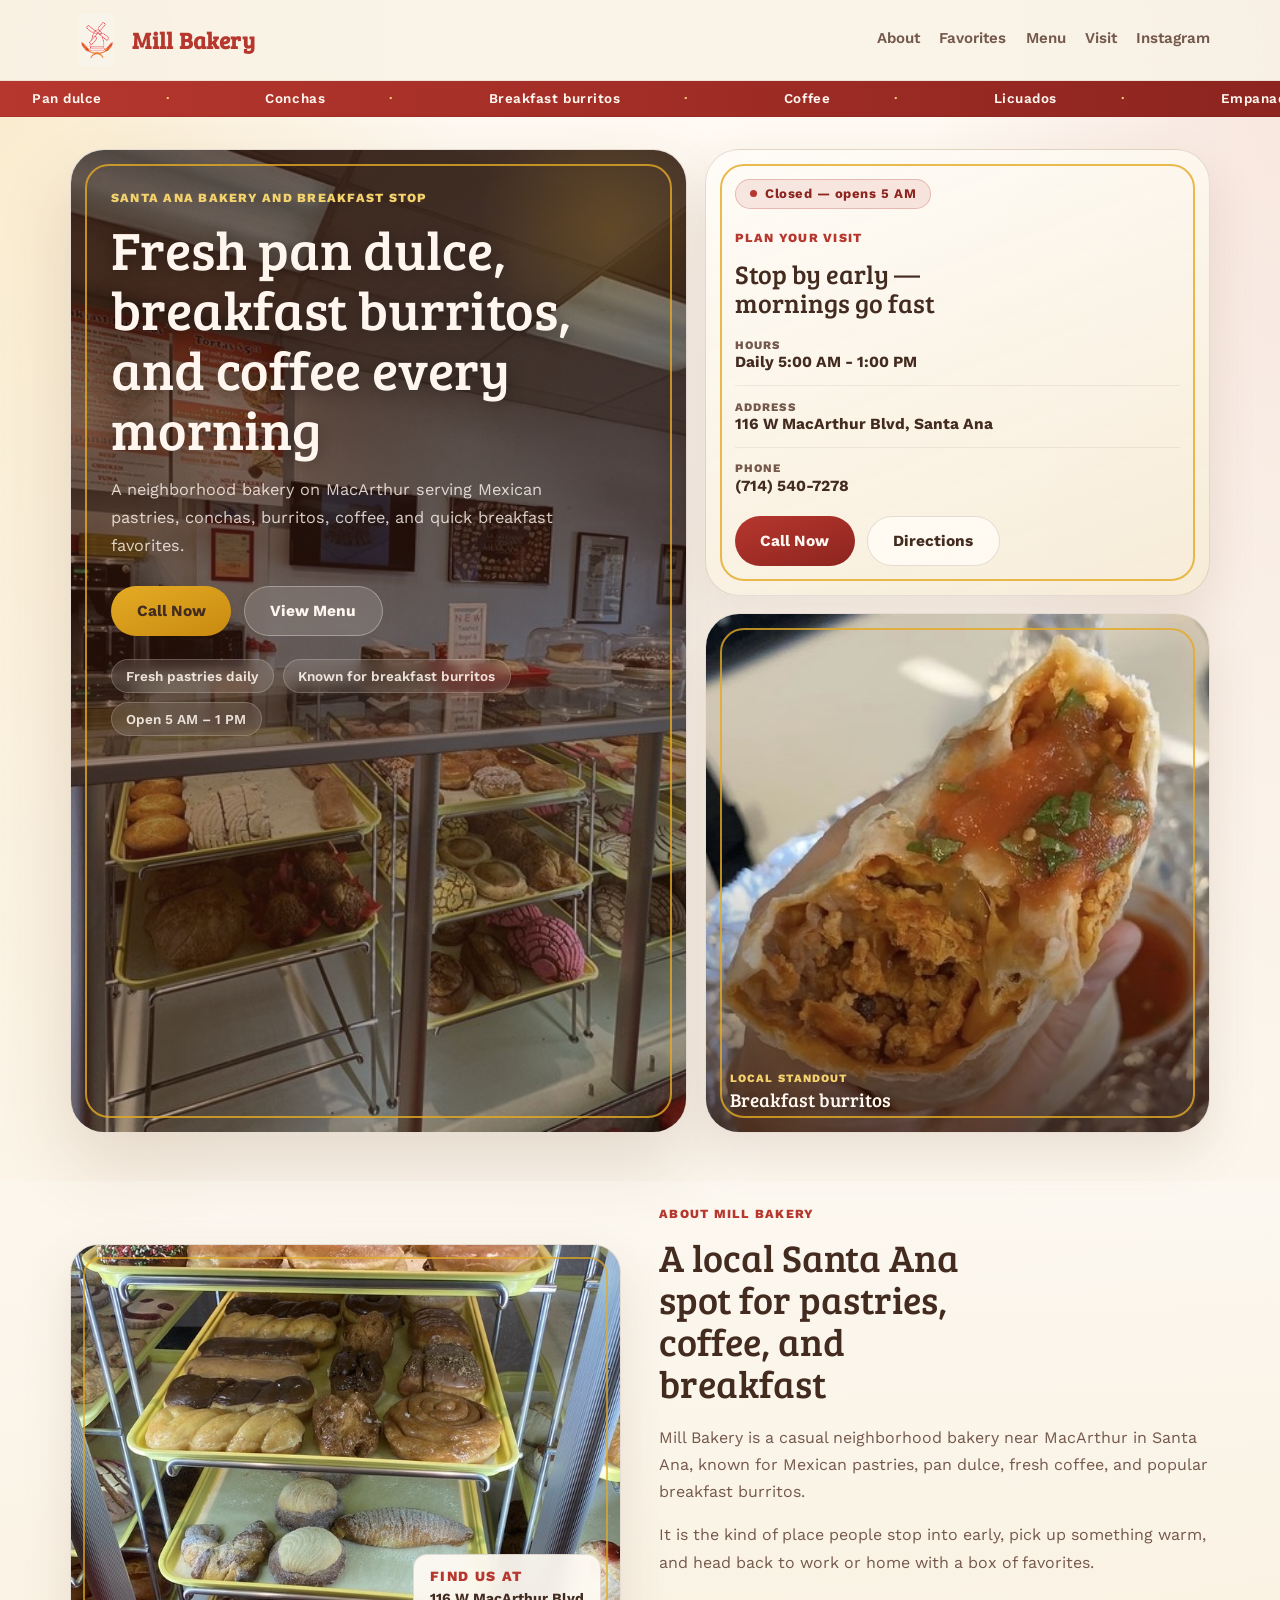
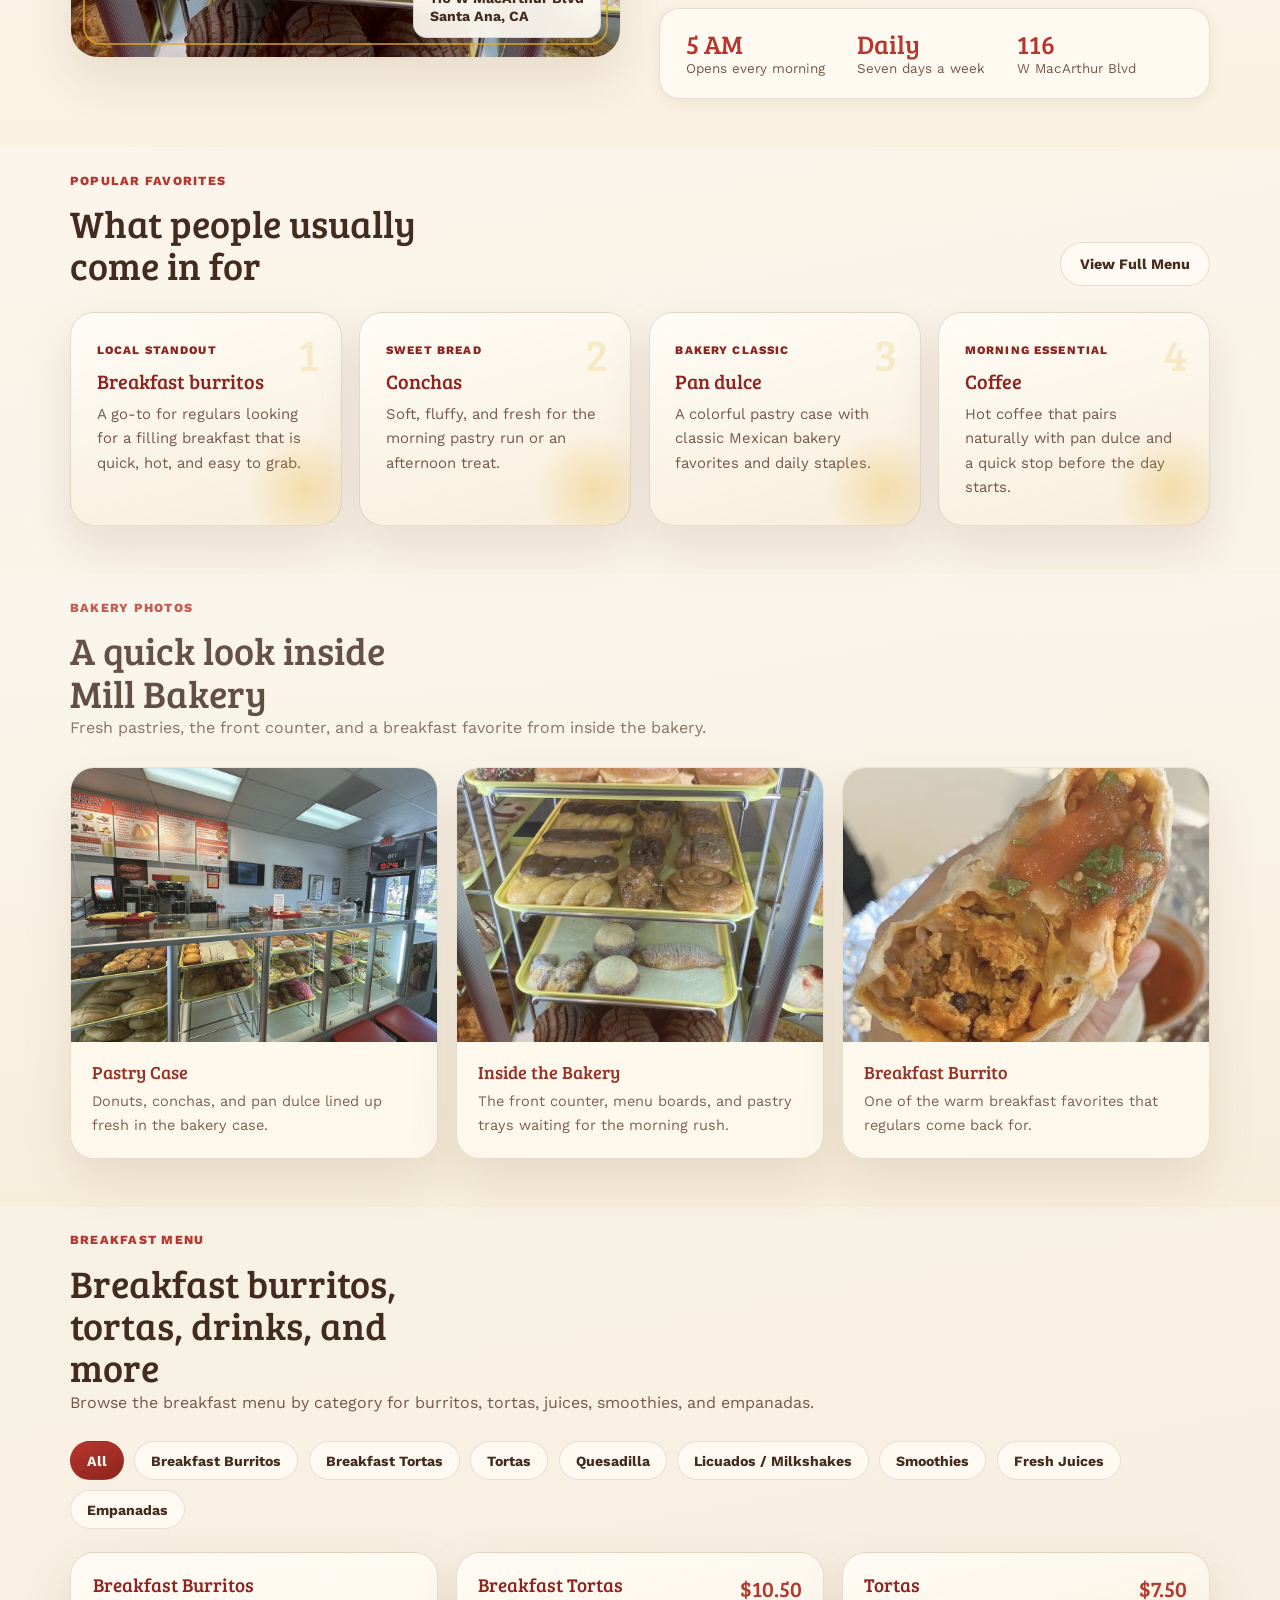
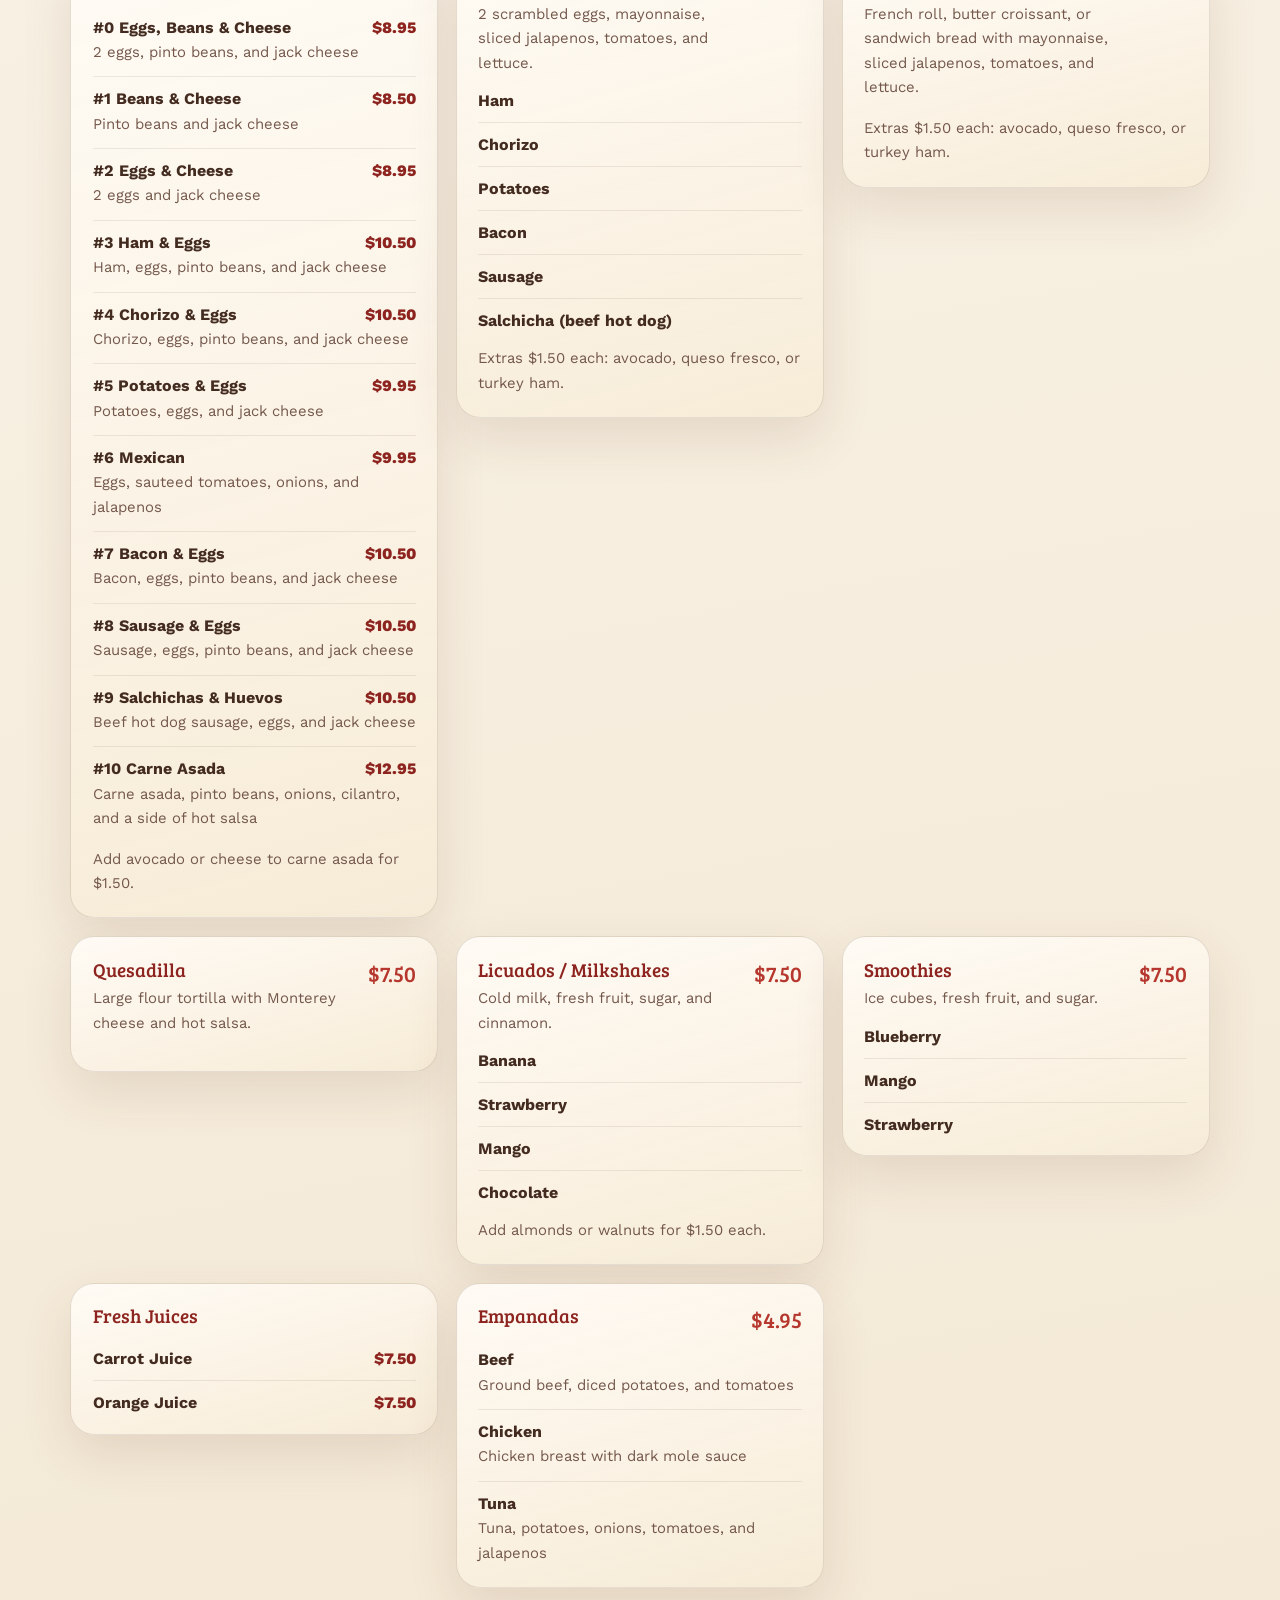
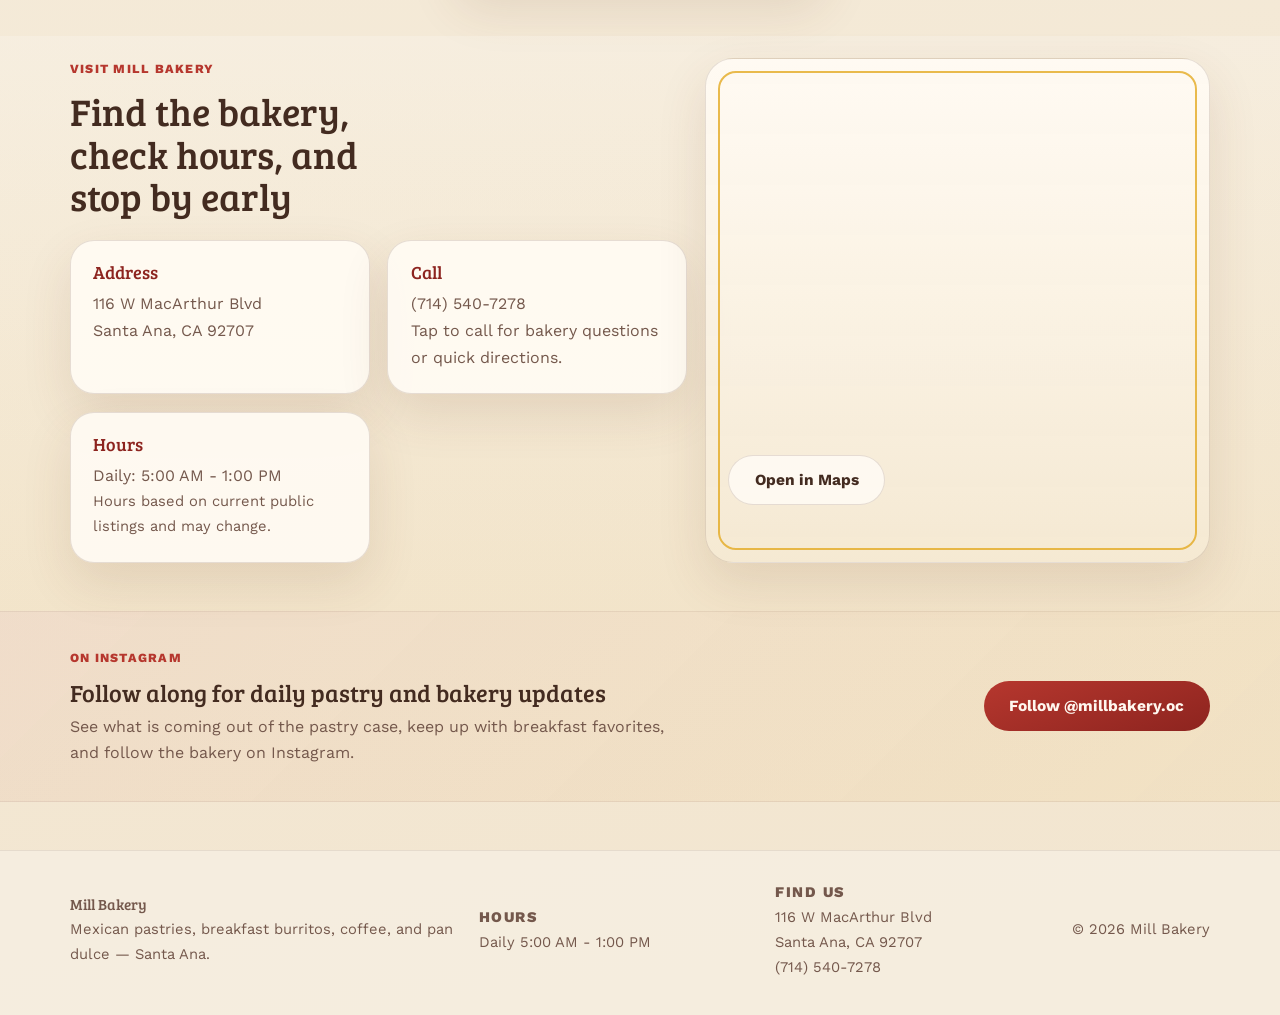
==== commit fb7cc2d6: "Update windmill logo, bold header text, slow marquee on mobile - Swap header logo to new windmill ic" ====
--- a/index.html
+++ b/index.html
@@ -25,7 +25,7 @@
             <img
               id="brand-logo-image"
               class="brand-logo-image"
-              src="assets/logo-windmill-transparent.png"
+              src="assets/logo-windmill-2026.png"
               alt=""
               width="256"
               height="256"
--- a/styles.css
+++ b/styles.css
@@ -77,7 +77,9 @@
   align-items: center;
   gap: 0.7rem;
   font-family: "Bree Serif", serif;
-  font-size: 1.4rem;
+  font-size: 1.45rem;
+  font-weight: 700;
+  letter-spacing: 0.01em;
   color: var(--red);
 }
 
@@ -96,6 +98,7 @@
   display: block;
   object-fit: contain;
   object-position: center;
+  mix-blend-mode: multiply;
   image-rendering: -webkit-optimize-contrast;
   image-rendering: crisp-edges;
 }
@@ -154,6 +157,12 @@
 @keyframes marquee {
   0% { transform: translateX(0); }
   100% { transform: translateX(-50%); }
+}
+
+@media (max-width: 720px) {
+  .marquee-track {
+    animation-duration: 38s;
+  }
 }
 
 @media (prefers-reduced-motion: reduce) {
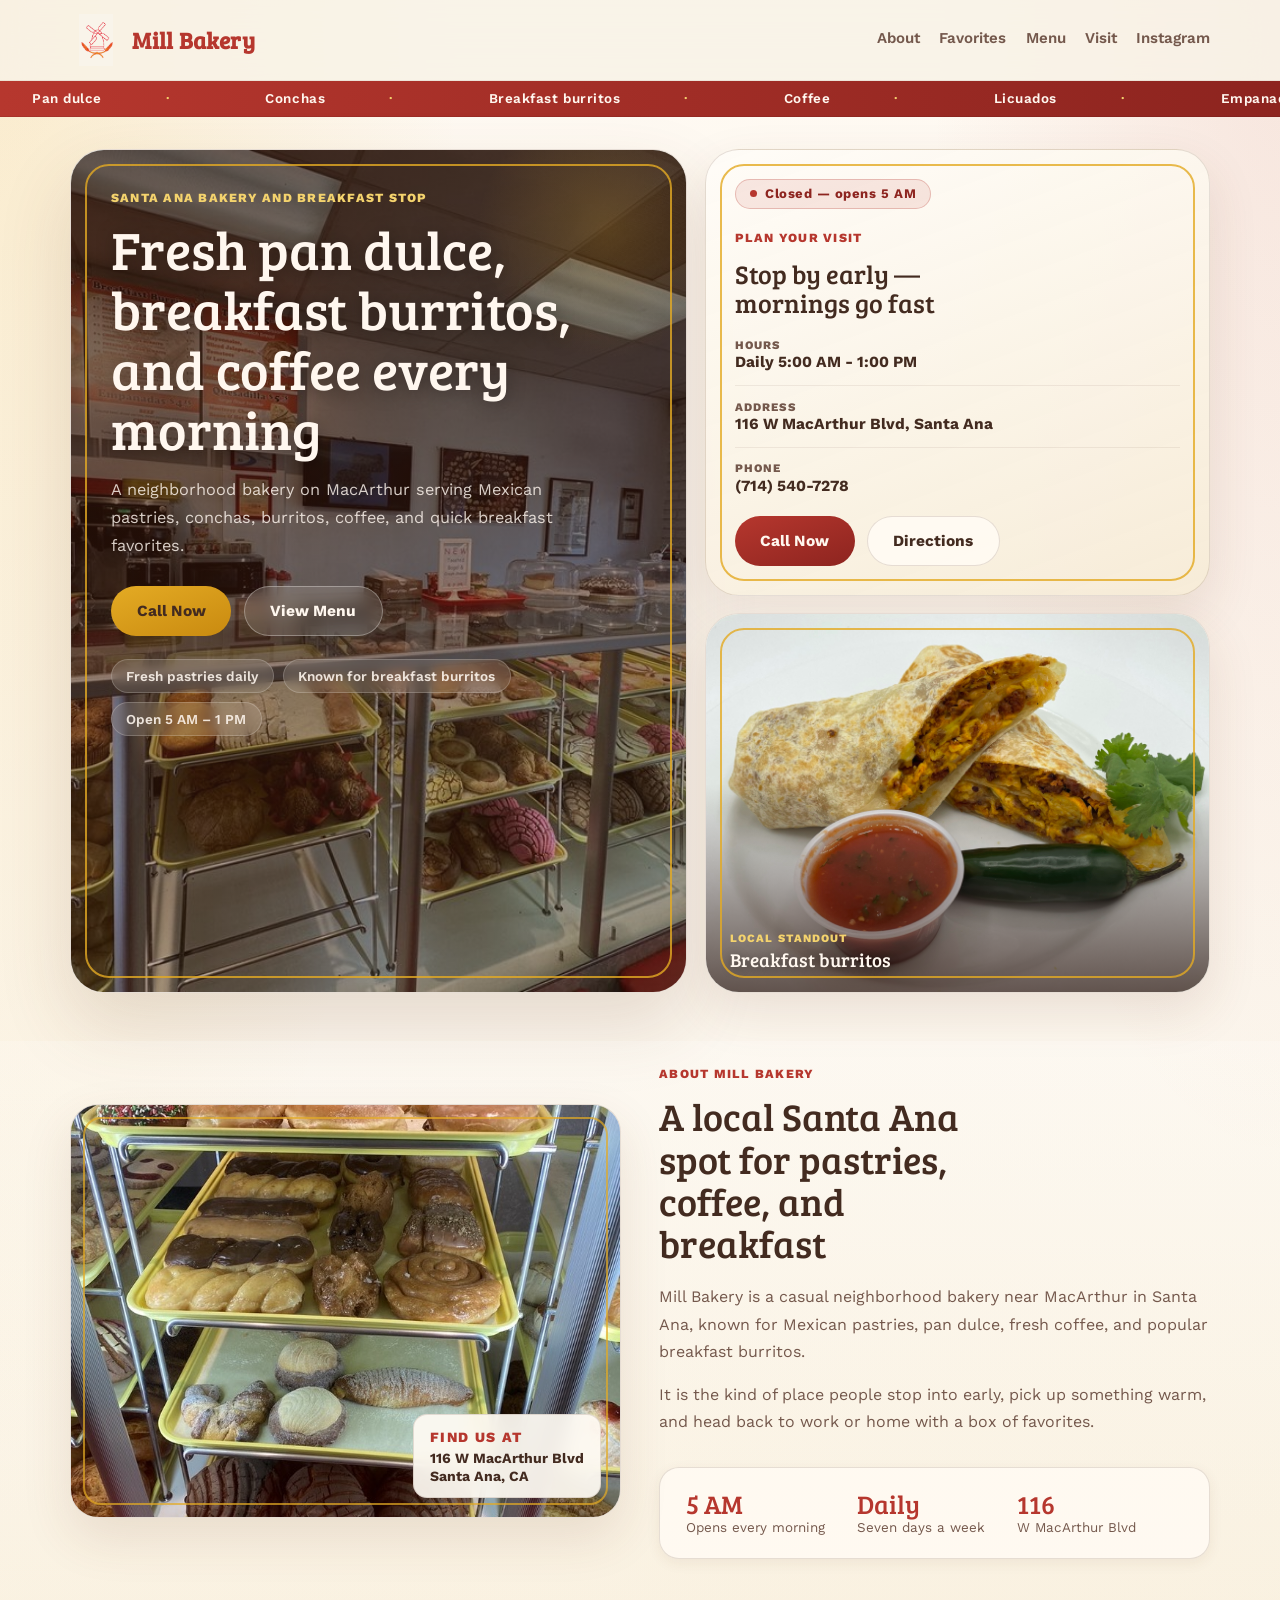
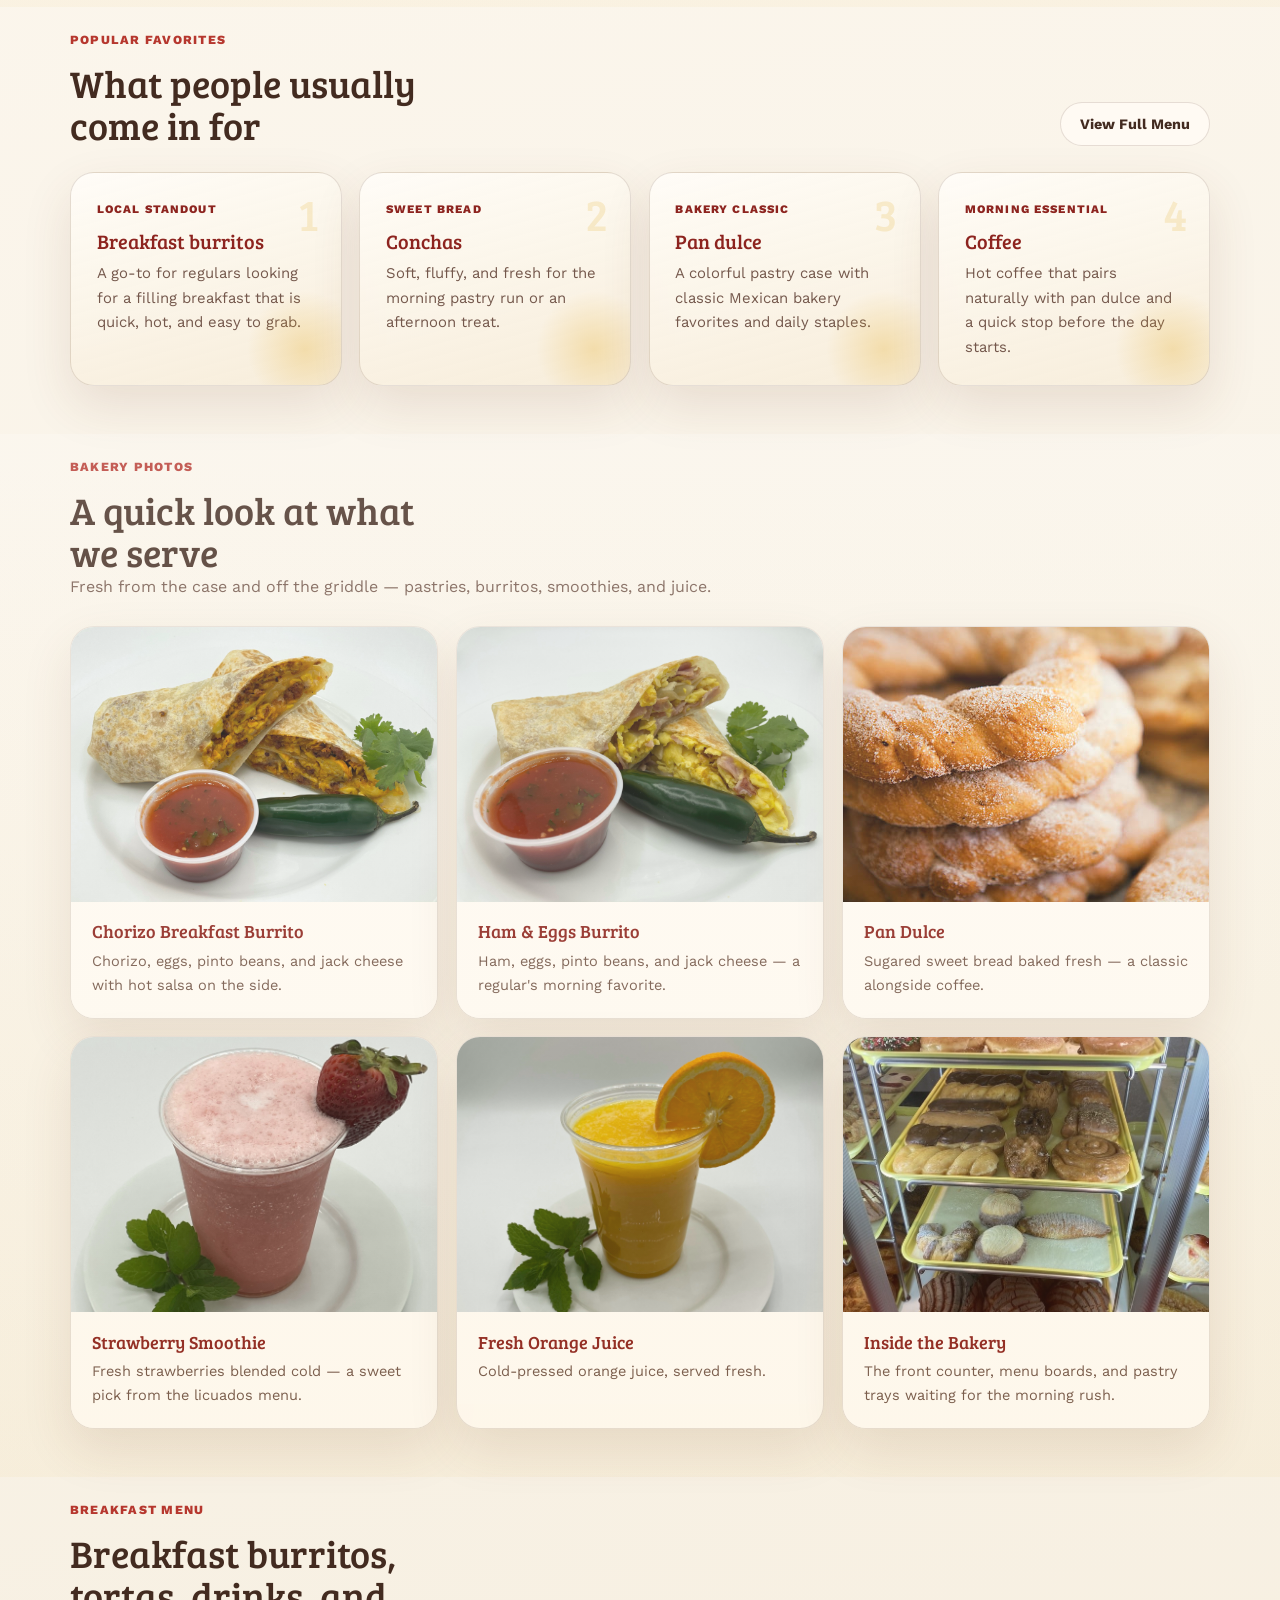
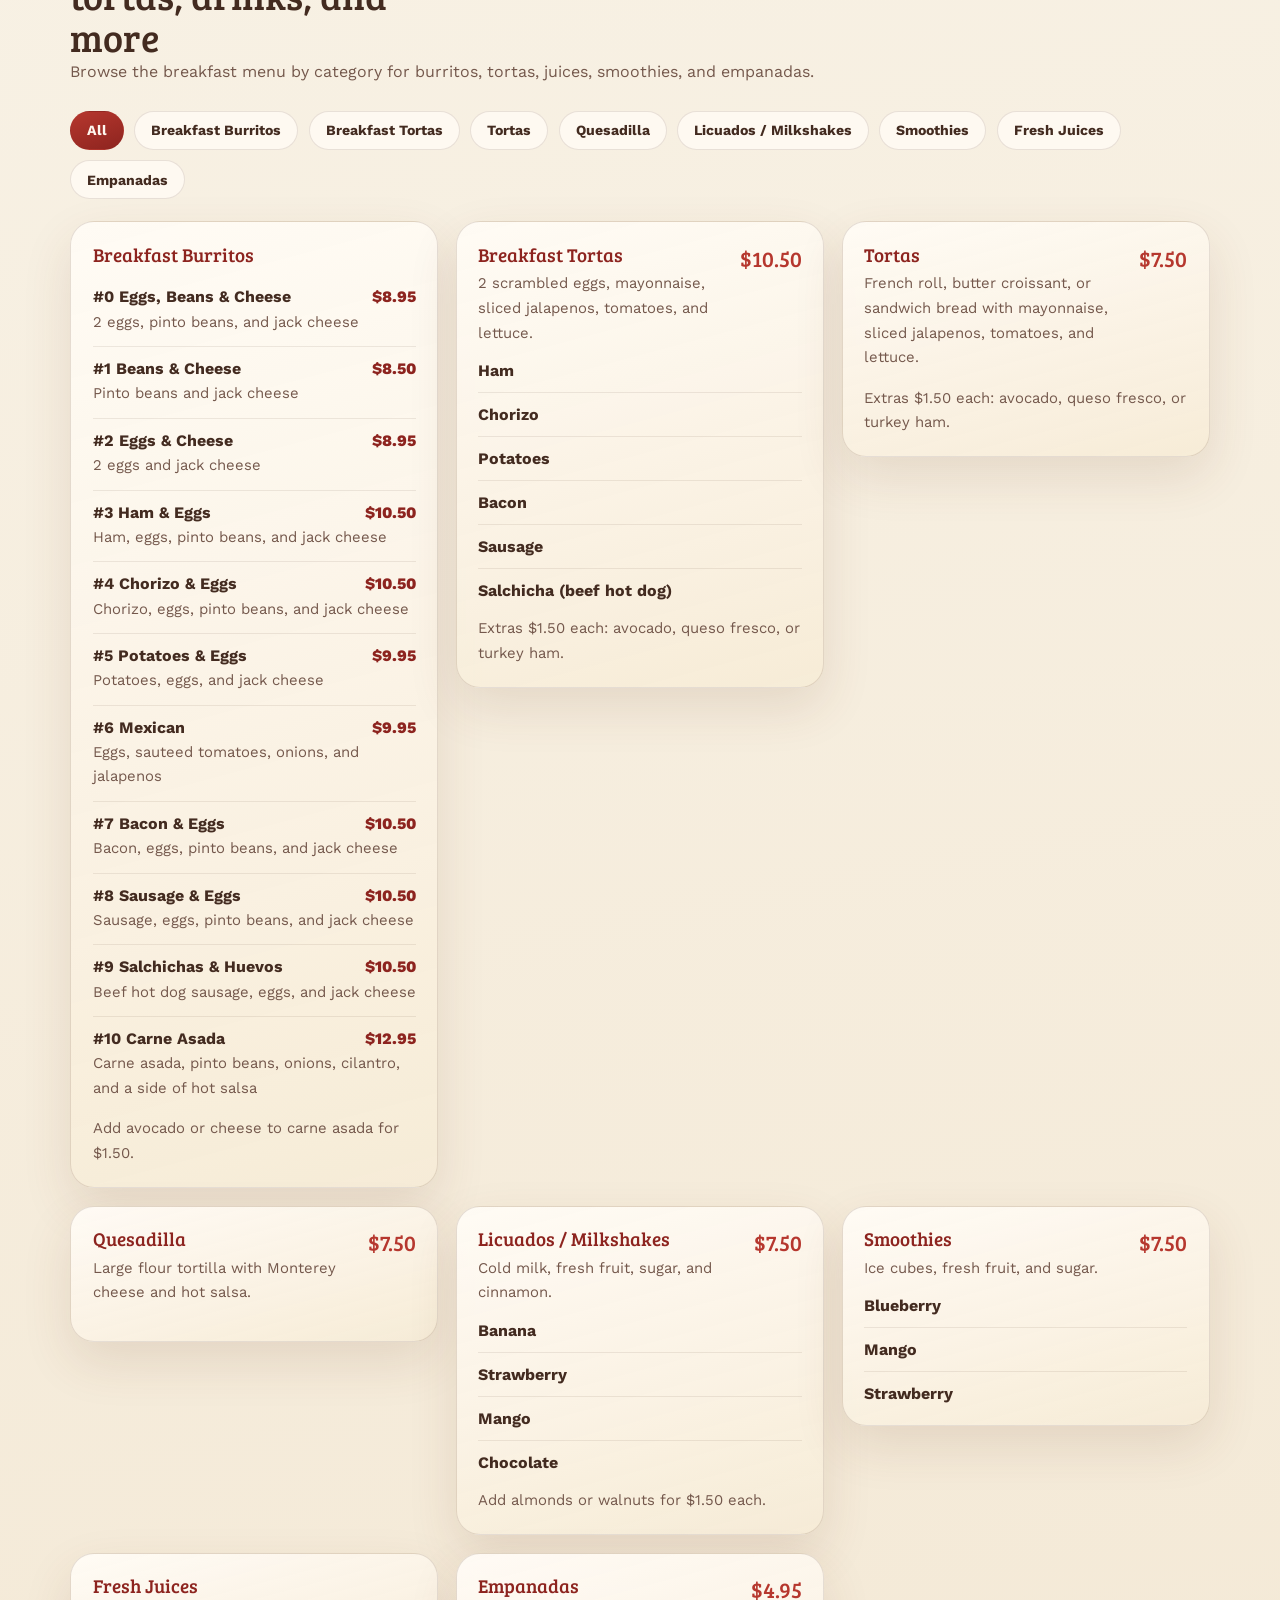
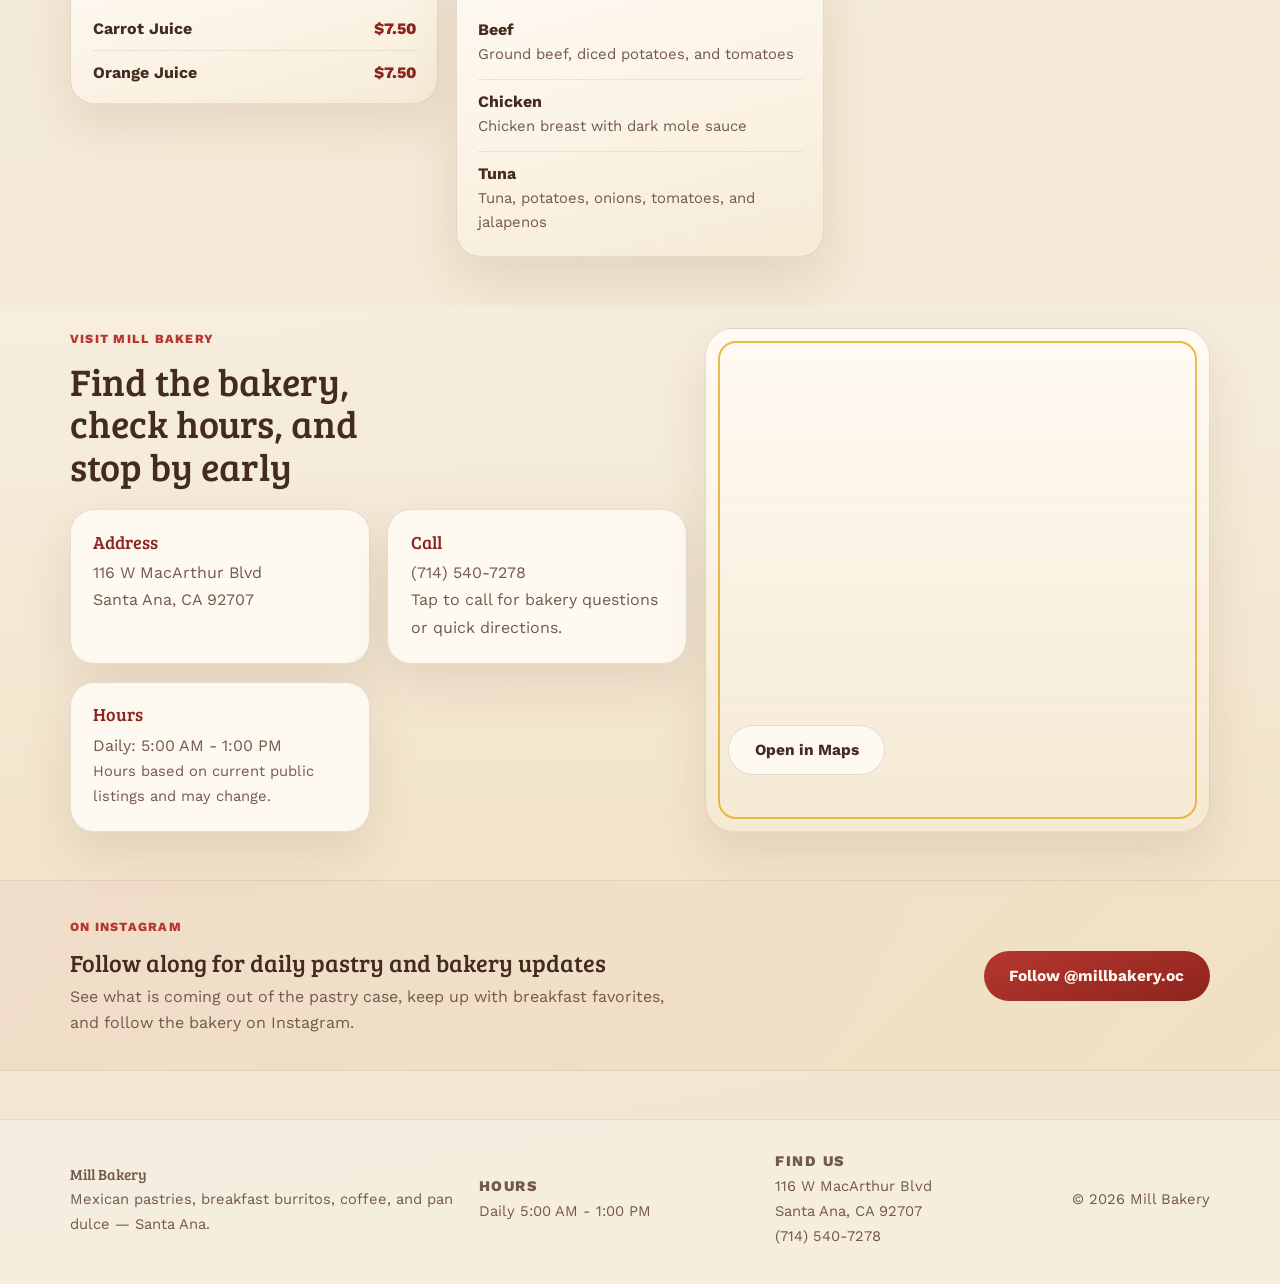
==== commit 9ca27be1: "Add product photography and refresh gallery - Swap hero burrito card to the chorizo burrito with sal" ====
--- a/index.html
+++ b/index.html
@@ -139,8 +139,8 @@
             <div class="burrito-card card-shell">
               <img
                 class="burrito-img"
-                src="assets/gallery/breakfast-burrito.jpg"
-                alt="Breakfast burrito"
+                src="assets/gallery/burrito-chorizo.jpg"
+                alt="Chorizo breakfast burrito with salsa"
               />
               <div class="burrito-overlay"></div>
               <div class="burrito-content">
--- a/styles.css
+++ b/styles.css
@@ -562,6 +562,7 @@
   height: 100%;
   min-height: 170px;
   object-fit: cover;
+  object-position: 65% 40%;
   display: block;
 }
 
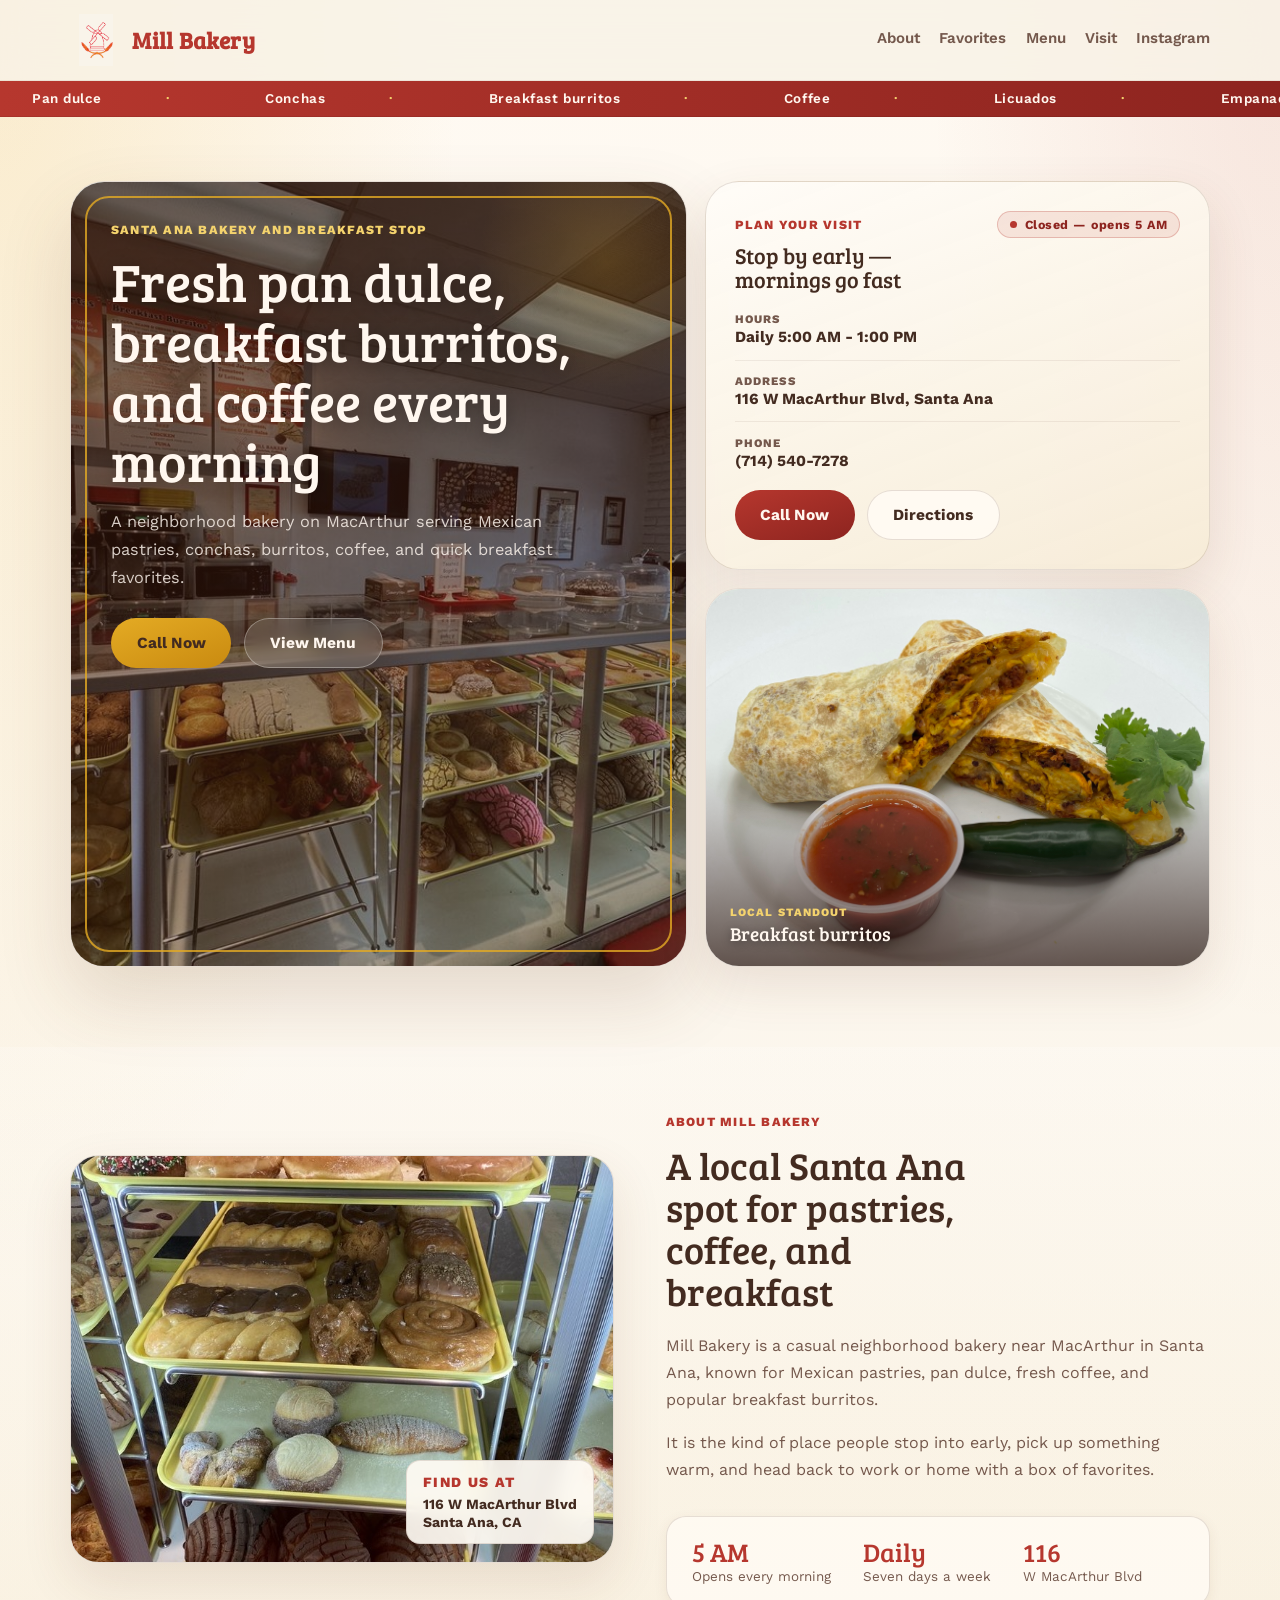
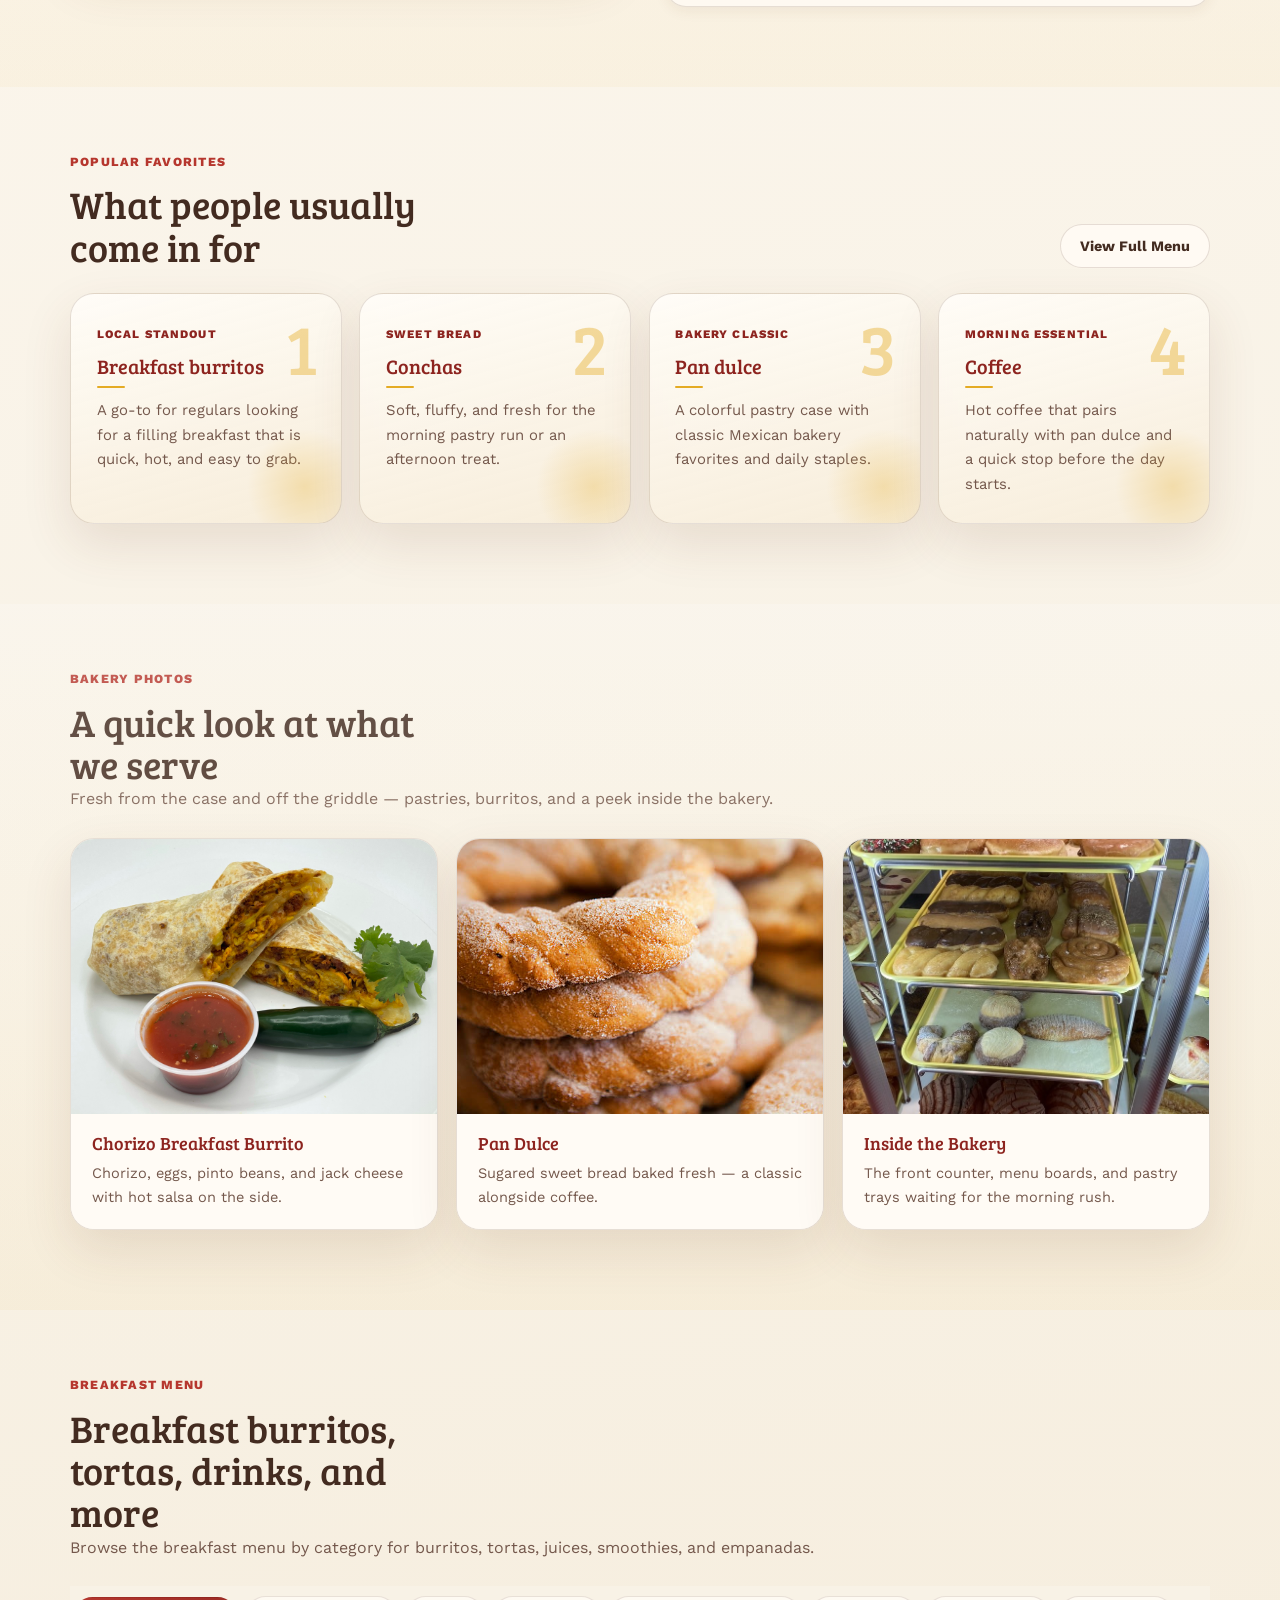
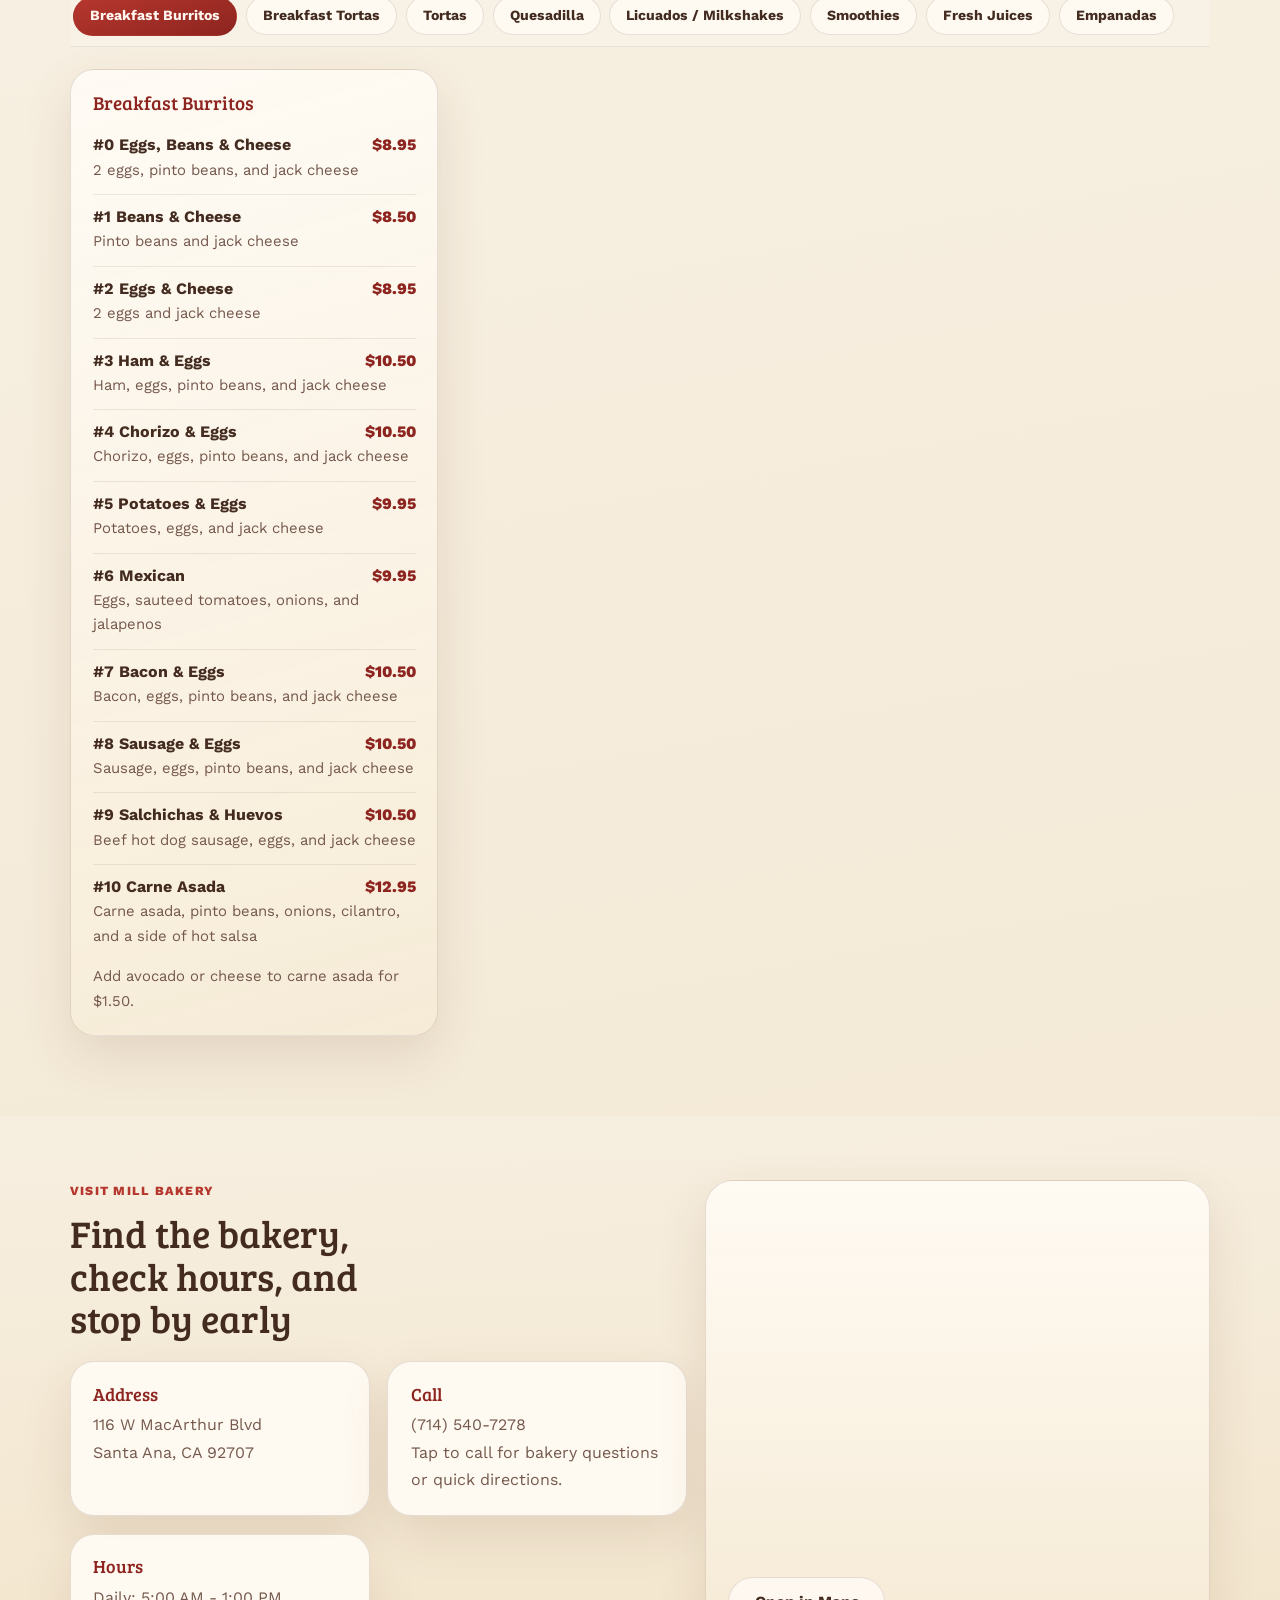
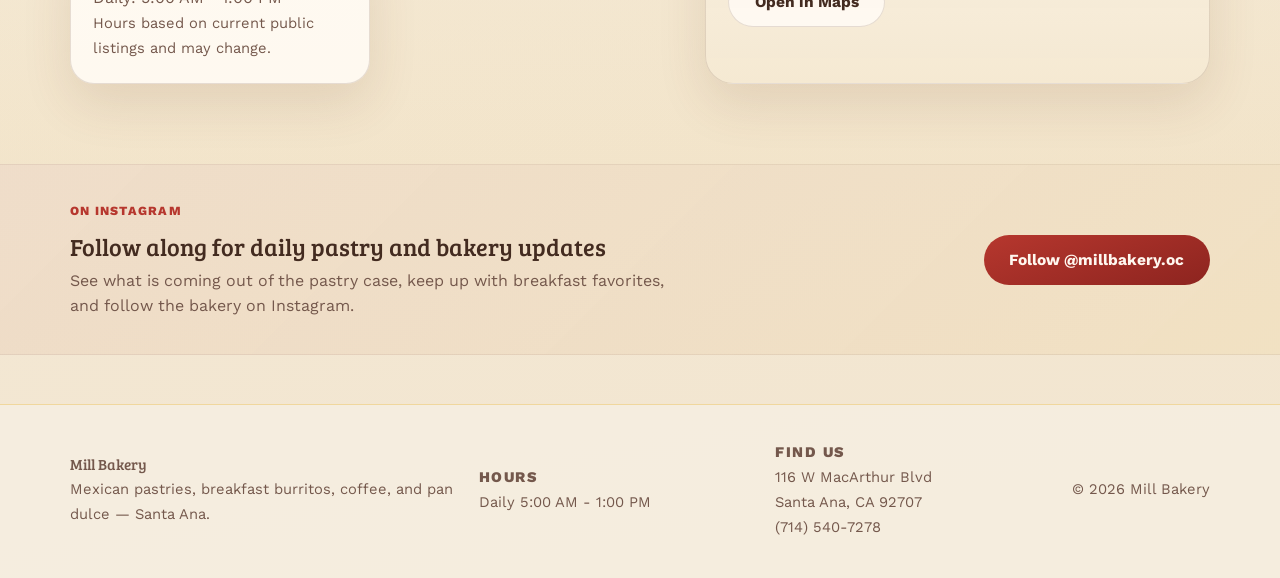
==== commit 13f92daf: "Tighten redesign — scope gold border to hero, cleaner cards and rhythm - Restrict gold double-border" ====
--- a/index.html
+++ b/index.html
@@ -33,7 +33,17 @@
           </span>
           <span id="brand-name">Mill Bakery</span>
         </a>
-        <nav class="nav-links" aria-label="Primary navigation">
+        <button
+          class="nav-toggle"
+          id="nav-toggle"
+          type="button"
+          aria-expanded="false"
+          aria-controls="primary-nav"
+          aria-label="Open menu"
+        >
+          <span class="nav-toggle-icon" aria-hidden="true"></span>
+        </button>
+        <nav class="nav-links" id="primary-nav" aria-label="Primary navigation">
           <a href="#about">About</a>
           <a href="#favorites">Favorites</a>
           <a href="#menu">Menu</a>
@@ -78,27 +88,23 @@
                 >
                 <a class="button button-glass" href="#menu">View Menu</a>
               </div>
-              <ul
-                id="hero-highlights"
-                class="hero-pills"
-                aria-label="Bakery highlights"
-              ></ul>
             </div>
           </div>
 
           <aside class="hero-aside">
             <div class="visit-card card-shell">
-              <div
-                class="status-badge"
-                id="status-badge"
-                role="status"
-                aria-live="polite"
-                hidden
-              >
-                <span class="status-dot"></span>
-                <span class="status-text"></span>
-              </div>
-              <p id="hero-badge-label" class="eyebrow">Plan your visit</p>
+              <div class="visit-card-head">
+                <p id="hero-badge-label" class="eyebrow">Plan your visit</p>
+                <div
+                  class="status-badge"
+                  id="status-badge"
+                  role="status"
+                  aria-live="polite"
+                >
+                  <span class="status-dot"></span>
+                  <span class="status-text"></span>
+                </div>
+              </div>
               <h2 id="hero-badge-title" class="visit-card-title">
                 Stop by early — mornings go fast
               </h2>
@@ -155,7 +161,7 @@
       </section>
 
       <section class="section section-soft" id="about">
-        <div class="container about-grid">
+        <div class="container about-grid reveal-stagger">
           <div class="about-photo-card card-shell">
             <img
               class="about-photo-img"
@@ -211,7 +217,7 @@
             >
           </div>
 
-          <div id="favorites-grid" class="card-grid"></div>
+          <div id="favorites-grid" class="card-grid reveal-stagger"></div>
         </div>
       </section>
 
@@ -224,7 +230,7 @@
               Fresh pastry trays, coffee, and the bakery counter all in one place.
             </p>
           </div>
-          <div id="gallery-grid" class="image-grid"></div>
+          <div id="gallery-grid" class="image-grid reveal-stagger"></div>
         </div>
       </section>
 
@@ -244,7 +250,7 @@
       </section>
 
       <section class="section section-soft" id="visit">
-        <div class="container visit-grid">
+        <div class="container visit-grid reveal-stagger">
           <div class="visit-copy">
             <p class="eyebrow">Visit Mill Bakery</p>
             <h2 id="visit-title">
@@ -299,7 +305,7 @@
         </div>
       </section>
 
-      <section class="ig-strip" id="instagram">
+      <section class="ig-strip reveal" id="instagram">
         <div class="container ig-strip-inner">
           <div>
             <p class="eyebrow">On Instagram</p>
--- a/styles.css
+++ b/styles.css
@@ -65,11 +65,91 @@
 }
 
 .nav {
+  position: relative;
   display: flex;
   align-items: center;
   justify-content: space-between;
   gap: 1rem;
   padding: 0.9rem 0;
+}
+
+.nav-toggle {
+  display: none;
+  width: 44px;
+  height: 44px;
+  align-items: center;
+  justify-content: center;
+  background: transparent;
+  border: 1px solid var(--line);
+  border-radius: 12px;
+  cursor: pointer;
+  color: var(--red);
+}
+
+.nav-toggle-icon,
+.nav-toggle-icon::before,
+.nav-toggle-icon::after {
+  display: block;
+  width: 20px;
+  height: 2px;
+  background: currentColor;
+  border-radius: 2px;
+  position: relative;
+}
+
+.nav-toggle-icon::before,
+.nav-toggle-icon::after {
+  content: "";
+  position: absolute;
+  left: 0;
+}
+
+.nav-toggle-icon::before {
+  top: -6px;
+}
+
+.nav-toggle-icon::after {
+  top: 6px;
+}
+
+@media (max-width: 639px) {
+  .nav-toggle {
+    display: inline-flex;
+  }
+
+  .nav-links {
+    position: absolute;
+    top: calc(100% + 0.4rem);
+    right: 0;
+    left: auto;
+    min-width: 200px;
+    flex-direction: column;
+    align-items: stretch;
+    gap: 0;
+    padding: 0.5rem 0;
+    background: rgba(255, 251, 244, 0.97);
+    backdrop-filter: blur(14px);
+    border: 1px solid var(--line);
+    border-radius: 16px;
+    box-shadow: var(--shadow);
+    display: none;
+  }
+
+  .nav-links.is-open {
+    display: flex;
+  }
+
+  .nav-links a {
+    padding: 0.7rem 1.1rem;
+    border-bottom: 0;
+  }
+
+  .nav-links a:hover,
+  .nav-links a:focus-visible {
+    color: var(--red);
+    background: rgba(228, 171, 36, 0.12);
+    border-bottom-color: transparent;
+  }
 }
 
 .brand {
@@ -171,11 +251,68 @@
   }
 }
 
+/* ---------- Scroll reveal ---------- */
+
+.reveal {
+  opacity: 0;
+  transform: translateY(18px);
+  transition:
+    opacity 520ms cubic-bezier(0.22, 0.61, 0.36, 1),
+    transform 520ms cubic-bezier(0.22, 0.61, 0.36, 1);
+  will-change: opacity, transform;
+}
+
+.reveal.is-visible {
+  opacity: 1;
+  transform: translateY(0);
+}
+
+.reveal-stagger > * {
+  opacity: 0;
+  transform: translateY(18px);
+  transition:
+    opacity 520ms cubic-bezier(0.22, 0.61, 0.36, 1),
+    transform 520ms cubic-bezier(0.22, 0.61, 0.36, 1);
+}
+
+.reveal-stagger.is-visible > *:nth-child(1) {
+  transition-delay: 0ms;
+}
+.reveal-stagger.is-visible > *:nth-child(2) {
+  transition-delay: 80ms;
+}
+.reveal-stagger.is-visible > *:nth-child(3) {
+  transition-delay: 160ms;
+}
+.reveal-stagger.is-visible > *:nth-child(4) {
+  transition-delay: 240ms;
+}
+.reveal-stagger.is-visible > *:nth-child(5) {
+  transition-delay: 320ms;
+}
+.reveal-stagger.is-visible > *:nth-child(6) {
+  transition-delay: 400ms;
+}
+
+.reveal-stagger.is-visible > * {
+  opacity: 1;
+  transform: translateY(0);
+}
+
+@media (prefers-reduced-motion: reduce) {
+  .reveal,
+  .reveal-stagger > * {
+    opacity: 1;
+    transform: none;
+    transition: none;
+  }
+}
+
 /* ---------- Sections + shared ---------- */
 
 .hero,
 .section {
-  padding: 1.4rem 0 3rem;
+  padding: 2.5rem 0 3.5rem;
 }
 
 .hero-grid,
@@ -204,7 +341,7 @@
   overflow: hidden;
 }
 
-.card-shell::before {
+.hero-photo::before {
   content: "";
   position: absolute;
   inset: 14px;
@@ -448,9 +585,22 @@
 }
 
 .visit-card .visit-card-title {
-  font-size: 1.65rem;
+  font-size: 1.35rem;
   margin-bottom: 1.3rem;
   color: var(--text);
+}
+
+.visit-card-head {
+  display: flex;
+  align-items: center;
+  justify-content: space-between;
+  gap: 0.8rem;
+  margin-bottom: 0.4rem;
+  flex-wrap: wrap;
+}
+
+.visit-card-head .eyebrow {
+  margin-bottom: 0;
 }
 
 .visit-info {
@@ -494,21 +644,15 @@
 }
 
 .status-badge {
-  display: flex;
-  width: fit-content;
+  display: inline-flex;
   align-items: center;
   gap: 0.5rem;
-  padding: 0.42rem 0.9rem;
+  padding: 0.32rem 0.75rem;
   border-radius: var(--radius-sm);
-  margin-bottom: 1.1rem;
   border: 1px solid transparent;
   font-weight: 700;
-  font-size: 0.82rem;
+  font-size: 0.78rem;
   letter-spacing: 0.04em;
-}
-
-.status-badge[hidden] {
-  display: none;
 }
 
 .status-dot {
@@ -620,12 +764,6 @@
   border-radius: 28px;
   overflow: hidden;
   box-shadow: var(--shadow);
-}
-
-.about-photo-card::before {
-  border-radius: calc(28px - 10px);
-  inset: 12px;
-  border-color: rgba(228, 171, 36, 0.7);
 }
 
 .about-photo-img {
@@ -723,8 +861,9 @@
   background:
     linear-gradient(165deg, rgba(255, 252, 247, 0.97), rgba(246, 236, 216, 0.88));
   border-radius: var(--radius-md);
-  padding: 1.6rem;
+  padding: 1.8rem 1.6rem 1.7rem;
   transition: transform 180ms ease, box-shadow 180ms ease;
+  min-height: 200px;
 }
 
 .item-card::after {
@@ -744,15 +883,30 @@
   box-shadow: 0 28px 60px rgba(106, 61, 33, 0.16);
 }
 
+.item-card:active {
+  transform: translateY(-1px) scale(0.985);
+  transition: transform 90ms ease;
+}
+
 .item-card .item-number {
   position: absolute;
-  top: 1.2rem;
+  top: 1rem;
   right: 1.4rem;
   font-family: "Bree Serif", serif;
-  font-size: 2.8rem;
+  font-size: 4.5rem;
   line-height: 1;
-  color: rgba(228, 171, 36, 0.18);
+  color: rgba(228, 171, 36, 0.42);
   user-select: none;
+}
+
+.item-card h3::after {
+  content: "";
+  display: block;
+  width: 28px;
+  height: 2px;
+  background: var(--gold);
+  border-radius: 2px;
+  margin-top: 0.6rem;
 }
 
 .item-card .item-badge {
@@ -798,6 +952,11 @@
 .image-card:hover {
   transform: translateY(-4px);
   box-shadow: 0 28px 60px rgba(106, 61, 33, 0.18);
+}
+
+.image-card:active {
+  transform: translateY(-1px) scale(0.985);
+  transition: transform 90ms ease;
 }
 
 .image-card-frame {
@@ -869,9 +1028,33 @@
 
 .menu-tabs {
   display: flex;
-  flex-wrap: wrap;
-  gap: 0.65rem;
+  flex-wrap: nowrap;
+  gap: 0.55rem;
   margin: 0 0 1.4rem;
+  position: sticky;
+  top: 72px;
+  z-index: 5;
+  padding: 0.65rem 0.2rem;
+  background: rgba(248, 242, 230, 0.92);
+  backdrop-filter: blur(10px);
+  border-bottom: 1px solid rgba(116, 88, 76, 0.1);
+  overflow-x: auto;
+  scrollbar-width: none;
+  -webkit-overflow-scrolling: touch;
+}
+
+.menu-tabs::-webkit-scrollbar {
+  display: none;
+}
+
+.menu-tab {
+  flex: 0 0 auto;
+}
+
+@media (min-width: 720px) {
+  .menu-tabs {
+    flex-wrap: wrap;
+  }
 }
 
 .menu-tab {
@@ -1020,11 +1203,6 @@
   overflow: hidden;
 }
 
-.map-card::before {
-  border-radius: calc(28px - 10px);
-  inset: 12px;
-}
-
 .map-frame {
   width: 100%;
   min-height: 380px;
@@ -1071,8 +1249,8 @@
 /* ---------- Footer ---------- */
 
 .site-footer {
-  padding: 1.8rem 0 2.2rem;
-  border-top: 1px solid rgba(116, 88, 76, 0.12);
+  padding: 2.2rem 0 2.4rem;
+  border-top: 1px solid rgba(228, 171, 36, 0.35);
   background: rgba(248, 242, 230, 0.65);
 }
 
@@ -1082,7 +1260,7 @@
 }
 
 .footer-brand {
-  font-size: 1.4rem;
+  font-size: 1.7rem;
   color: var(--red);
   margin-bottom: 0.25rem;
 }
@@ -1116,7 +1294,7 @@
   }
 
   .image-grid {
-    grid-template-columns: repeat(2, minmax(0, 1fr));
+    grid-template-columns: repeat(3, minmax(0, 1fr));
   }
 
   .info-list {
@@ -1129,8 +1307,9 @@
 }
 
 @media (min-width: 960px) {
-  .hero {
-    padding-top: 2rem;
+  .hero,
+  .section {
+    padding: 4rem 0 5rem;
   }
 
   .hero-grid,
@@ -1141,14 +1320,11 @@
 
   .about-grid {
     grid-template-columns: 1fr 1fr;
+    gap: 3.2rem;
   }
 
   .card-grid {
     grid-template-columns: repeat(4, minmax(0, 1fr));
-  }
-
-  .image-grid {
-    grid-template-columns: repeat(3, minmax(0, 1fr));
   }
 
   .menu-grid {
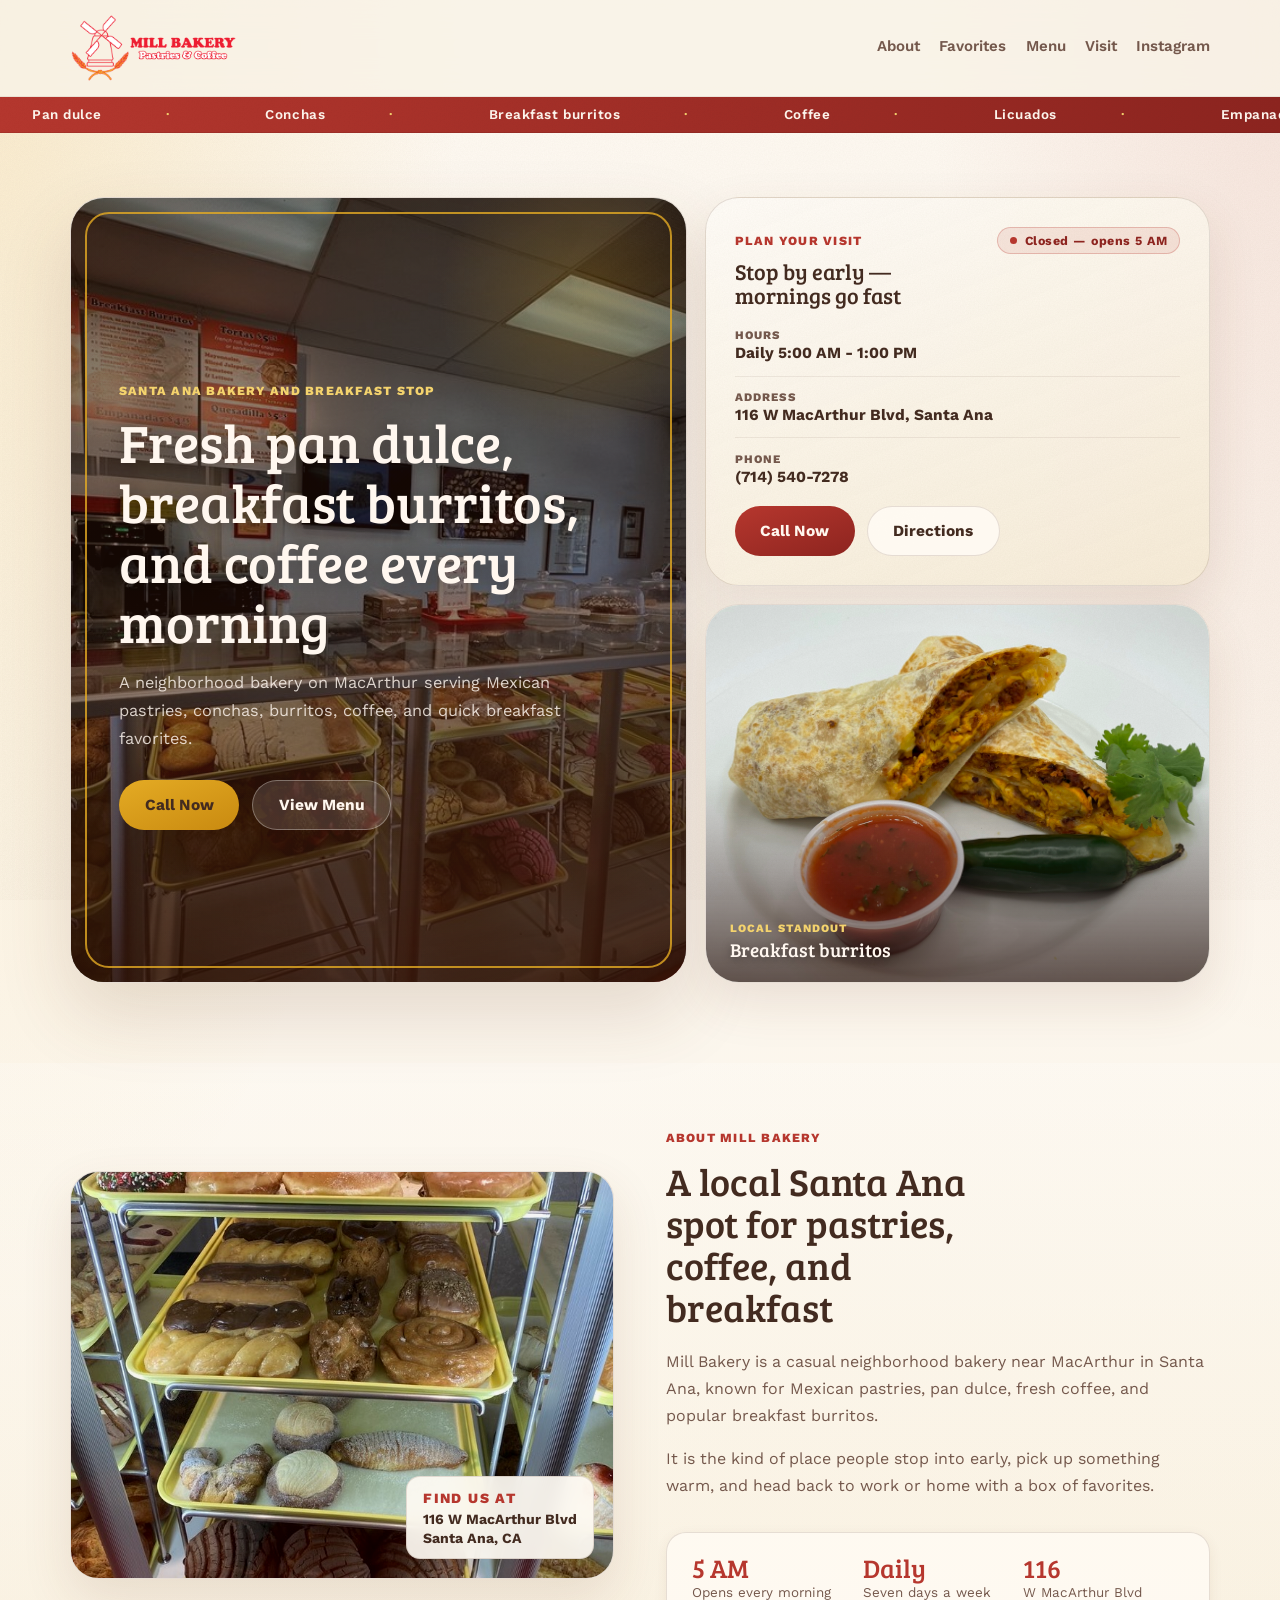
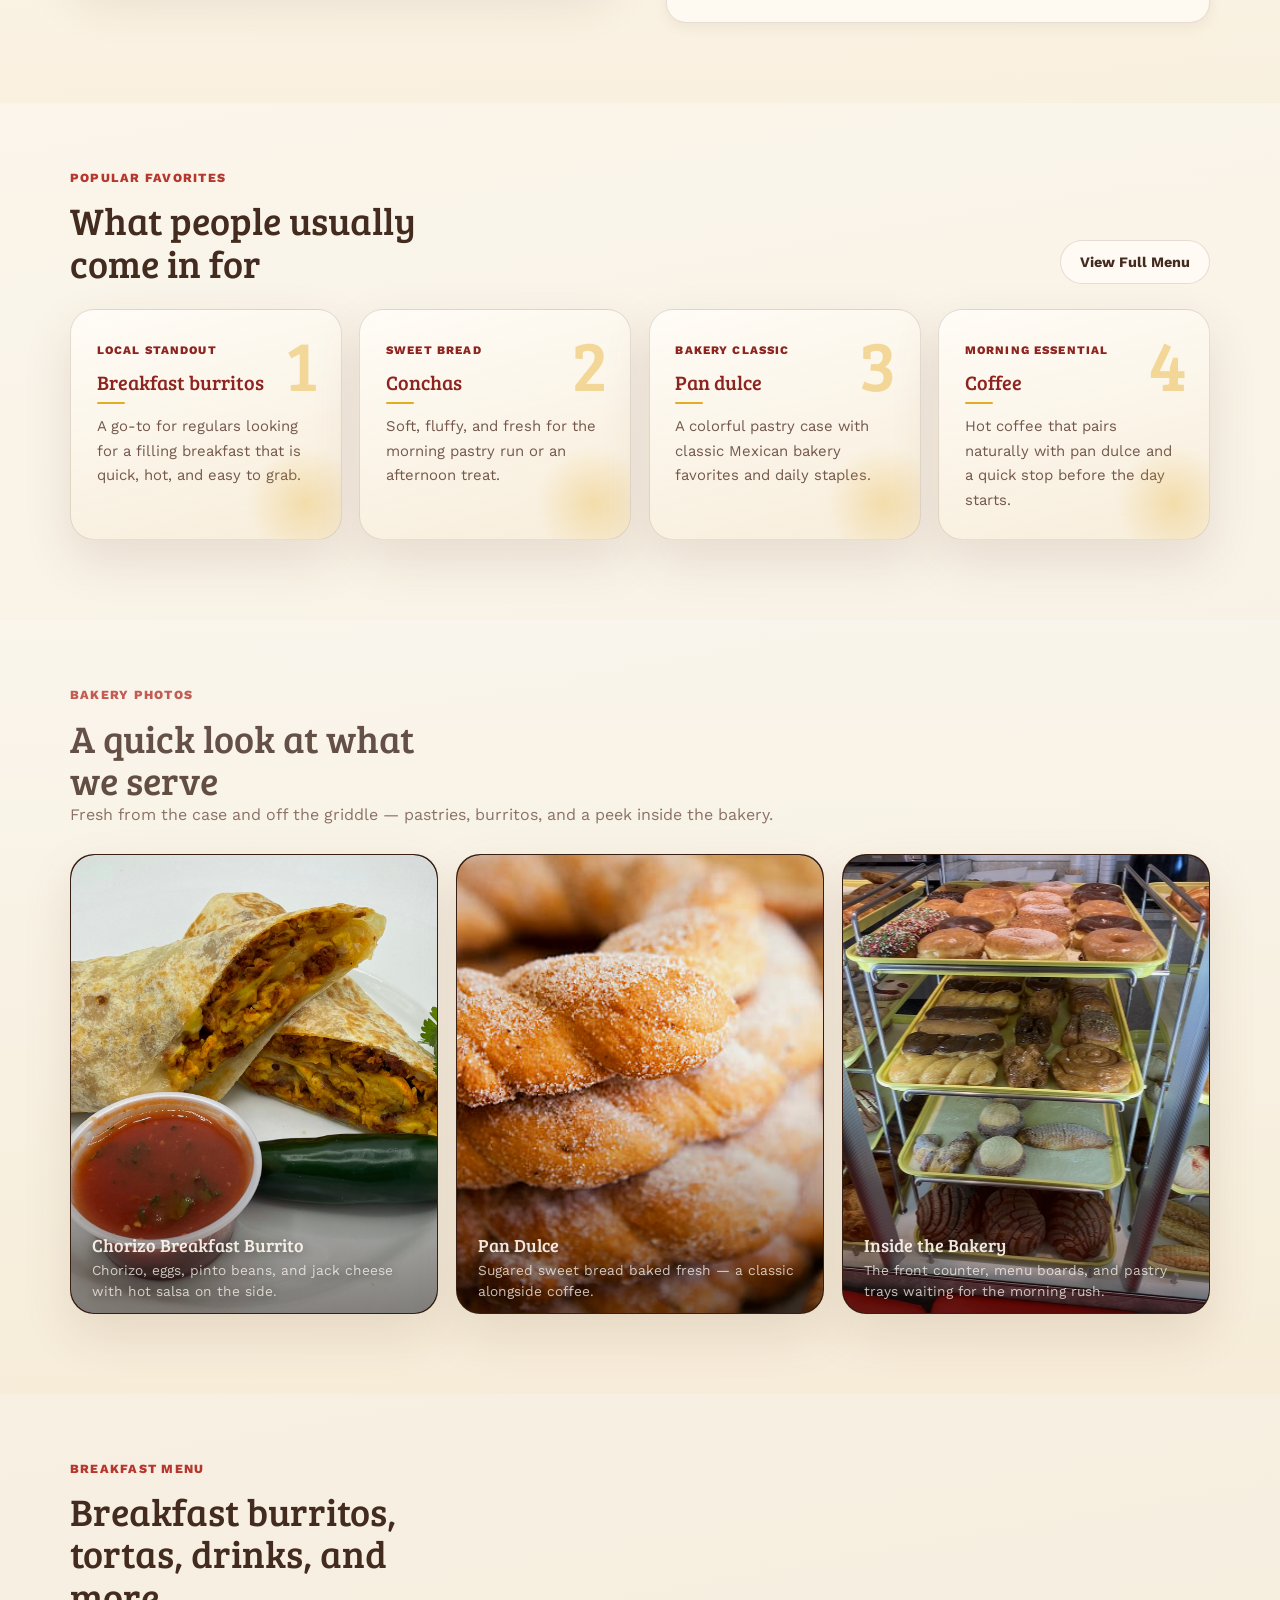
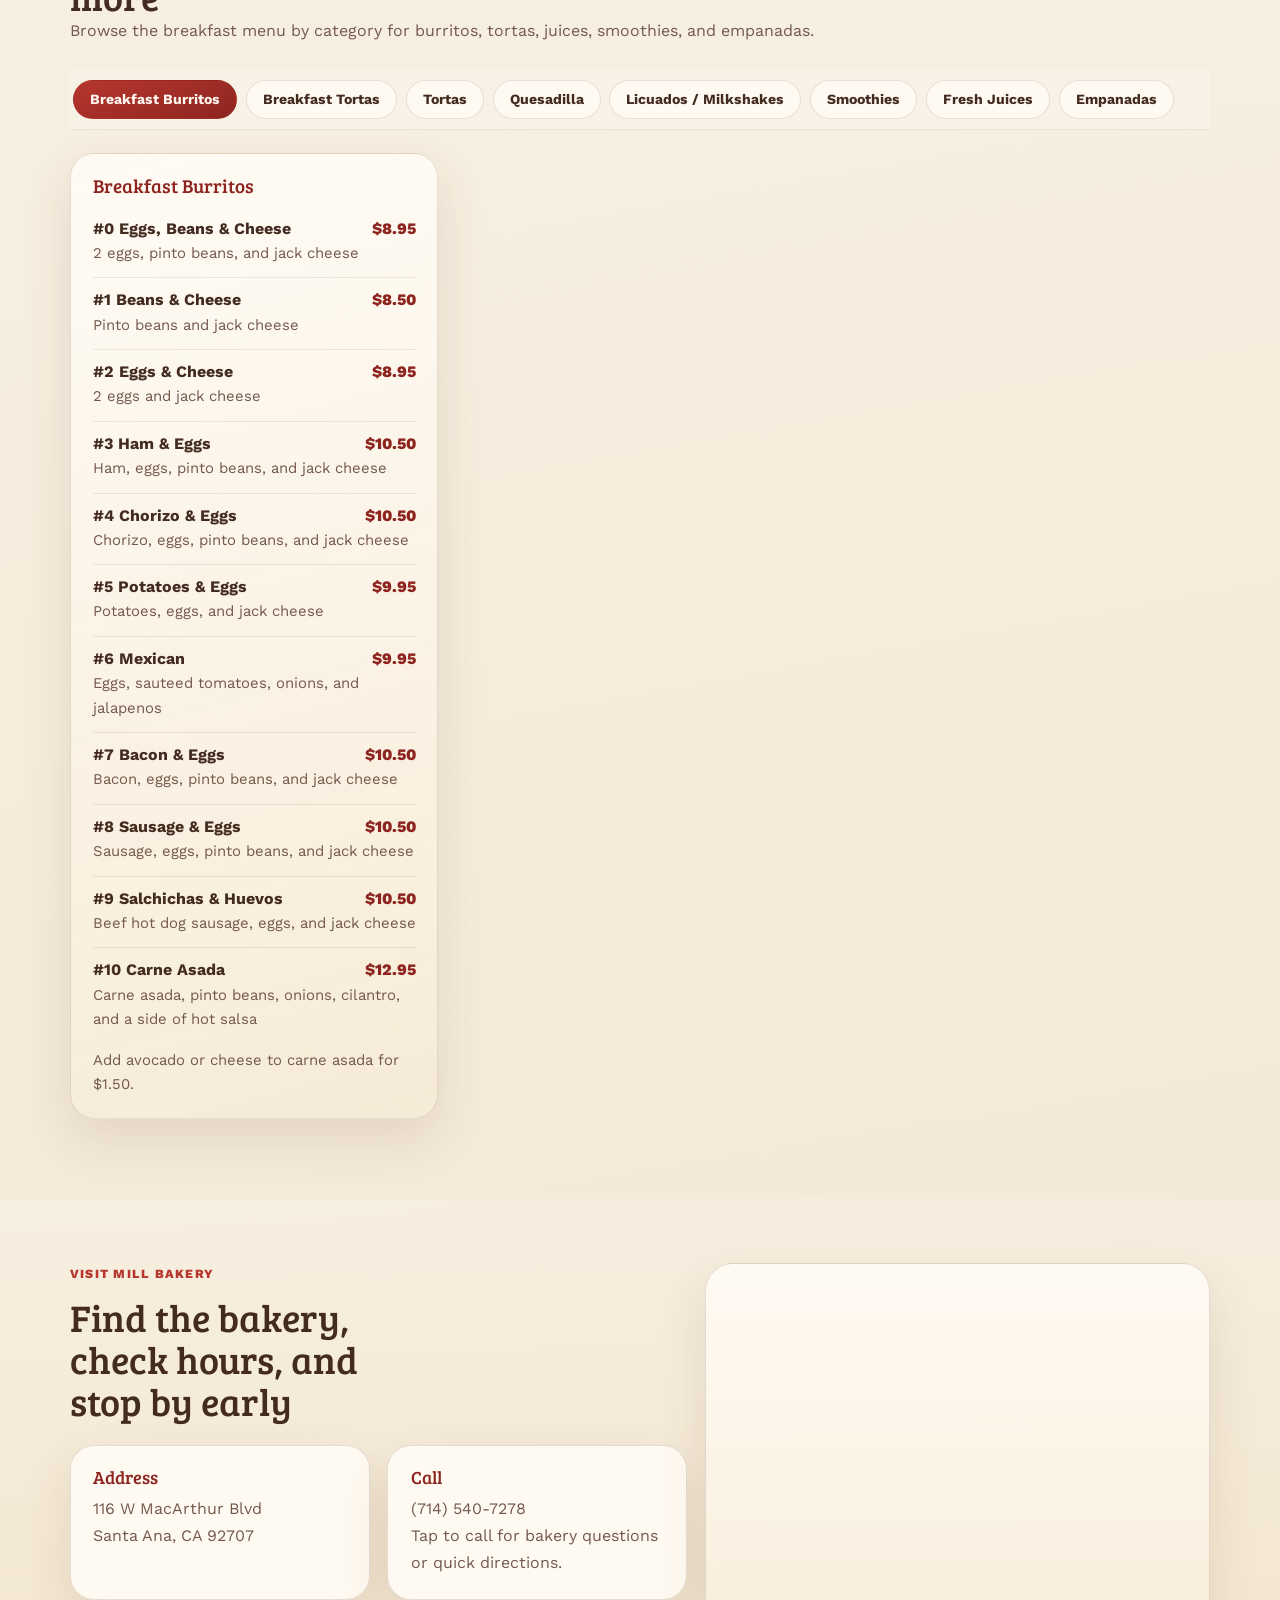
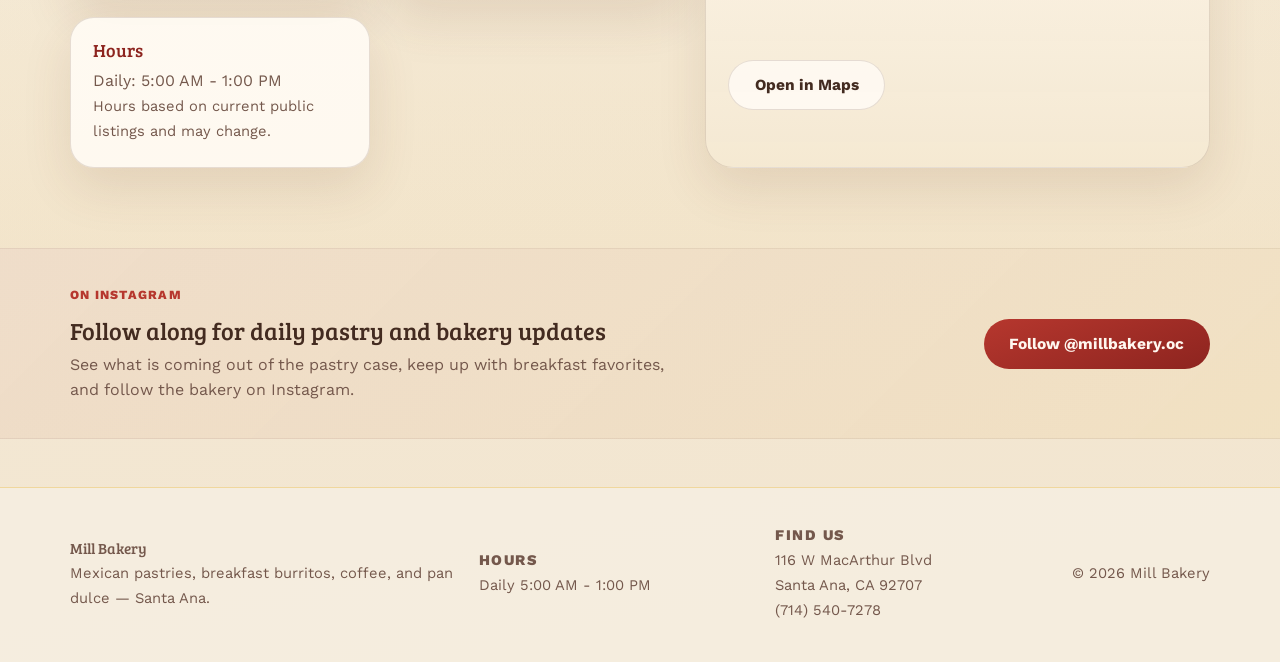
==== commit f2dc4b04: "Replace header brand with Mill Bakery lockup - Crop new lockup (windmill + MILL BAKERY + Pastries & " ====
--- a/index.html
+++ b/index.html
@@ -20,18 +20,16 @@
   <body>
     <header class="site-header">
       <div class="container nav">
-        <a class="brand" href="#top">
-          <span class="brand-mark" aria-hidden="true">
-            <img
-              id="brand-logo-image"
-              class="brand-logo-image"
-              src="assets/logo-windmill-2026.png"
-              alt=""
-              width="256"
-              height="256"
-            />
-          </span>
-          <span id="brand-name">Mill Bakery</span>
+        <a class="brand" href="#top" aria-label="Mill Bakery — Pastries & Coffee">
+          <img
+            id="brand-logo-image"
+            class="brand-lockup"
+            src="assets/logo-mill-bakery-lockup-2026.png"
+            alt="Mill Bakery — Pastries & Coffee"
+            width="1800"
+            height="726"
+          />
+          <span id="brand-name" class="sr-only">Mill Bakery</span>
         </a>
         <button
           class="nav-toggle"
--- a/styles.css
+++ b/styles.css
@@ -33,10 +33,29 @@
   font-family: "Work Sans", sans-serif;
   color: var(--text);
   overflow-x: hidden;
+  position: relative;
   background:
     radial-gradient(ellipse 60% 40% at 0% 0%, rgba(228, 171, 36, 0.18) 0%, transparent 60%),
     radial-gradient(ellipse 50% 35% at 100% 0%, rgba(182, 55, 46, 0.1) 0%, transparent 55%),
     linear-gradient(170deg, #fffaf3 0%, #f8f2e6 45%, #f2e5cf 100%);
+}
+
+body::before {
+  content: "";
+  position: fixed;
+  inset: 0;
+  pointer-events: none;
+  z-index: 1;
+  opacity: 0.07;
+  mix-blend-mode: multiply;
+  background-image: url("data:image/svg+xml;utf8,<svg viewBox='0 0 200 200' xmlns='http://www.w3.org/2000/svg'><filter id='n'><feTurbulence type='fractalNoise' baseFrequency='0.85' numOctaves='2' stitchTiles='stitch'/><feColorMatrix values='0 0 0 0 0.18 0 0 0 0 0.13 0 0 0 0 0.08 0 0 0 0.7 0'/></filter><rect width='100%25' height='100%25' filter='url(%23n)'/></svg>");
+  background-size: 220px 220px;
+}
+
+@media (prefers-reduced-motion: reduce) {
+  body::before {
+    opacity: 0.04;
+  }
 }
 
 a {
@@ -163,24 +182,33 @@
   color: var(--red);
 }
 
-.brand-mark {
-  display: inline-flex;
-  align-items: center;
-  justify-content: center;
-  width: 3.2rem;
-  height: 3.2rem;
-  flex: 0 0 auto;
-}
-
-.brand-logo-image {
-  width: 100%;
-  height: 100%;
+.brand-lockup {
   display: block;
+  height: 3.4rem;
+  width: auto;
+  max-width: min(70vw, 220px);
   object-fit: contain;
-  object-position: center;
-  mix-blend-mode: multiply;
+  object-position: left center;
   image-rendering: -webkit-optimize-contrast;
-  image-rendering: crisp-edges;
+}
+
+@media (min-width: 720px) {
+  .brand-lockup {
+    height: 4.2rem;
+    max-width: 280px;
+  }
+}
+
+.sr-only {
+  position: absolute;
+  width: 1px;
+  height: 1px;
+  padding: 0;
+  margin: -1px;
+  overflow: hidden;
+  clip: rect(0, 0, 0, 0);
+  white-space: nowrap;
+  border: 0;
 }
 
 .nav-links {
@@ -217,7 +245,7 @@
 .marquee-track {
   display: flex;
   width: max-content;
-  animation: marquee 28s linear infinite;
+  animation: marquee 52s linear infinite;
 }
 
 .marquee-track span {
@@ -241,7 +269,7 @@
 
 @media (max-width: 720px) {
   .marquee-track {
-    animation-duration: 38s;
+    animation-duration: 64s;
   }
 }
 
@@ -255,10 +283,10 @@
 
 .reveal {
   opacity: 0;
-  transform: translateY(18px);
+  transform: translateY(28px);
   transition:
-    opacity 520ms cubic-bezier(0.22, 0.61, 0.36, 1),
-    transform 520ms cubic-bezier(0.22, 0.61, 0.36, 1);
+    opacity 900ms cubic-bezier(0.22, 0.61, 0.36, 1),
+    transform 900ms cubic-bezier(0.22, 0.61, 0.36, 1);
   will-change: opacity, transform;
 }
 
@@ -269,29 +297,29 @@
 
 .reveal-stagger > * {
   opacity: 0;
-  transform: translateY(18px);
+  transform: translateY(28px);
   transition:
-    opacity 520ms cubic-bezier(0.22, 0.61, 0.36, 1),
-    transform 520ms cubic-bezier(0.22, 0.61, 0.36, 1);
+    opacity 900ms cubic-bezier(0.22, 0.61, 0.36, 1),
+    transform 900ms cubic-bezier(0.22, 0.61, 0.36, 1);
 }
 
 .reveal-stagger.is-visible > *:nth-child(1) {
   transition-delay: 0ms;
 }
 .reveal-stagger.is-visible > *:nth-child(2) {
-  transition-delay: 80ms;
+  transition-delay: 140ms;
 }
 .reveal-stagger.is-visible > *:nth-child(3) {
-  transition-delay: 160ms;
+  transition-delay: 280ms;
 }
 .reveal-stagger.is-visible > *:nth-child(4) {
-  transition-delay: 240ms;
+  transition-delay: 420ms;
 }
 .reveal-stagger.is-visible > *:nth-child(5) {
-  transition-delay: 320ms;
+  transition-delay: 560ms;
 }
 .reveal-stagger.is-visible > *:nth-child(6) {
-  transition-delay: 400ms;
+  transition-delay: 700ms;
 }
 
 .reveal-stagger.is-visible > * {
@@ -473,42 +501,68 @@
 
 .hero-photo {
   position: relative;
-  min-height: 520px;
+  min-height: 580px;
   box-shadow: var(--shadow-lg);
   border-radius: var(--radius-lg);
   overflow: hidden;
 }
 
+@media (min-width: 960px) {
+  .hero-photo {
+    min-height: 680px;
+  }
+}
+
 .hero-photo-img {
   position: absolute;
-  inset: 0;
-  width: 100%;
-  height: 100%;
+  inset: -4%;
+  width: 108%;
+  height: 108%;
   object-fit: cover;
   object-position: center 30%;
   z-index: 0;
+  filter: saturate(1.08) contrast(1.06) brightness(0.94);
+  transform-origin: center;
+  animation: ken-burns 22s ease-in-out infinite alternate;
+}
+
+@keyframes ken-burns {
+  0% {
+    transform: scale(1) translate(0, 0);
+  }
+  100% {
+    transform: scale(1.08) translate(-1.5%, -1%);
+  }
+}
+
+@media (prefers-reduced-motion: reduce) {
+  .hero-photo-img {
+    animation: none;
+  }
 }
 
 .hero-photo-overlay {
   position: absolute;
   inset: 0;
   z-index: 1;
-  background: linear-gradient(
-    160deg,
-    rgba(45, 18, 8, 0.72) 0%,
-    rgba(60, 25, 12, 0.55) 50%,
-    rgba(80, 35, 15, 0.28) 100%
-  );
+  background:
+    radial-gradient(ellipse 130% 95% at 50% 40%, transparent 35%, rgba(20, 7, 0, 0.55) 92%),
+    linear-gradient(
+      170deg,
+      rgba(35, 12, 4, 0.55) 0%,
+      rgba(45, 18, 8, 0.45) 45%,
+      rgba(70, 28, 12, 0.85) 100%
+    );
 }
 
 .hero-photo-glow {
   position: absolute;
   top: -60px;
   right: -60px;
-  width: 280px;
-  height: 280px;
+  width: 320px;
+  height: 320px;
   border-radius: 50%;
-  background: radial-gradient(circle, rgba(228, 171, 36, 0.2), transparent 65%);
+  background: radial-gradient(circle, rgba(228, 171, 36, 0.24), transparent 65%);
   z-index: 2;
   pointer-events: none;
 }
@@ -520,7 +574,40 @@
   display: flex;
   flex-direction: column;
   justify-content: flex-end;
-  min-height: 520px;
+  min-height: 580px;
+}
+
+@media (min-width: 960px) {
+  .hero-photo-content {
+    min-height: 680px;
+    padding: 3rem;
+  }
+}
+
+.hero-photo-content > * {
+  opacity: 0;
+  transform: translateY(14px);
+  animation: hero-rise 1100ms cubic-bezier(0.2, 0.7, 0.2, 1) forwards;
+}
+
+.hero-photo-content > *:nth-child(1) { animation-delay: 200ms; }
+.hero-photo-content > *:nth-child(2) { animation-delay: 360ms; }
+.hero-photo-content > *:nth-child(3) { animation-delay: 520ms; }
+.hero-photo-content > *:nth-child(4) { animation-delay: 680ms; }
+
+@keyframes hero-rise {
+  to {
+    opacity: 1;
+    transform: translateY(0);
+  }
+}
+
+@media (prefers-reduced-motion: reduce) {
+  .hero-photo-content > * {
+    opacity: 1;
+    transform: none;
+    animation: none;
+  }
 }
 
 .hero-photo-content h1 {
@@ -708,6 +795,7 @@
   object-fit: cover;
   object-position: 65% 40%;
   display: block;
+  filter: saturate(1.06) contrast(1.04) brightness(0.96);
 }
 
 .burrito-overlay {
@@ -771,6 +859,7 @@
   aspect-ratio: 4 / 3;
   object-fit: cover;
   display: block;
+  filter: saturate(1.06) contrast(1.04) brightness(0.96);
 }
 
 .about-photo-badge {
@@ -941,12 +1030,13 @@
 
 .image-card {
   margin: 0;
+  position: relative;
   overflow: hidden;
   border-radius: var(--radius-md);
   border: 1px solid var(--line);
-  background: rgba(255, 251, 245, 0.94);
+  background: #2a1208;
   box-shadow: var(--shadow);
-  transition: transform 200ms ease, box-shadow 200ms ease;
+  transition: transform 260ms cubic-bezier(0.22, 0.61, 0.36, 1), box-shadow 260ms ease;
 }
 
 .image-card:hover {
@@ -966,32 +1056,80 @@
 .image-card img {
   display: block;
   width: 100%;
-  aspect-ratio: 4 / 3;
+  aspect-ratio: 16 / 9;
   object-fit: cover;
-  transition: transform 400ms ease;
+  transition: transform 1200ms cubic-bezier(0.22, 0.61, 0.36, 1);
   background: linear-gradient(180deg, rgba(228, 171, 36, 0.16), rgba(182, 55, 46, 0.08));
+  filter: saturate(1.06) contrast(1.05) brightness(0.95);
 }
 
 .image-card:hover img {
-  transform: scale(1.04);
+  transform: scale(1.07);
+}
+
+@media (min-width: 720px) {
+  .image-card img {
+    aspect-ratio: 4 / 5;
+  }
+}
+
+.image-card-frame {
+  position: relative;
+  overflow: hidden;
+  border-radius: var(--radius-md);
+}
+
+.image-card-frame::after {
+  content: "";
+  position: absolute;
+  inset: 0;
+  background: linear-gradient(180deg, transparent 55%, rgba(20, 8, 2, 0.55) 100%);
+  opacity: 0.85;
+  pointer-events: none;
+  z-index: 1;
 }
 
 .image-card figcaption {
-  padding: 1.1rem 1.3rem 1.3rem;
-  background: rgba(255, 251, 245, 0.97);
+  position: absolute;
+  left: 0;
+  right: 0;
+  bottom: 0;
+  padding: 1rem 1.3rem 1.2rem;
+  background: transparent;
+  color: #fff7ef;
+  z-index: 2;
+  transform: translateY(8px);
+  opacity: 0.92;
+  transition: transform 420ms cubic-bezier(0.22, 0.61, 0.36, 1), opacity 420ms ease;
+}
+
+.image-card:hover figcaption {
+  transform: translateY(0);
+  opacity: 1;
+}
+
+.image-card figcaption h3 {
+  color: #fff7ef;
+  font-size: 1.15rem;
+  margin-bottom: 0.25rem;
+  text-shadow: 0 2px 12px rgba(0, 0, 0, 0.5);
+}
+
+.image-card figcaption p {
+  color: rgba(255, 247, 239, 0.82);
+  font-size: 0.86rem;
+  line-height: 1.5;
+  text-shadow: 0 2px 10px rgba(0, 0, 0, 0.45);
 }
 
 .image-card h3 {
-  font-size: 1.15rem;
   margin-bottom: 0.4rem;
   line-height: 1.25;
 }
 
 .image-card p {
   margin: 0;
-  color: var(--muted);
-  font-size: 0.91rem;
-  line-height: 1.65;
+  line-height: 1.55;
 }
 
 .image-card.is-empty img {
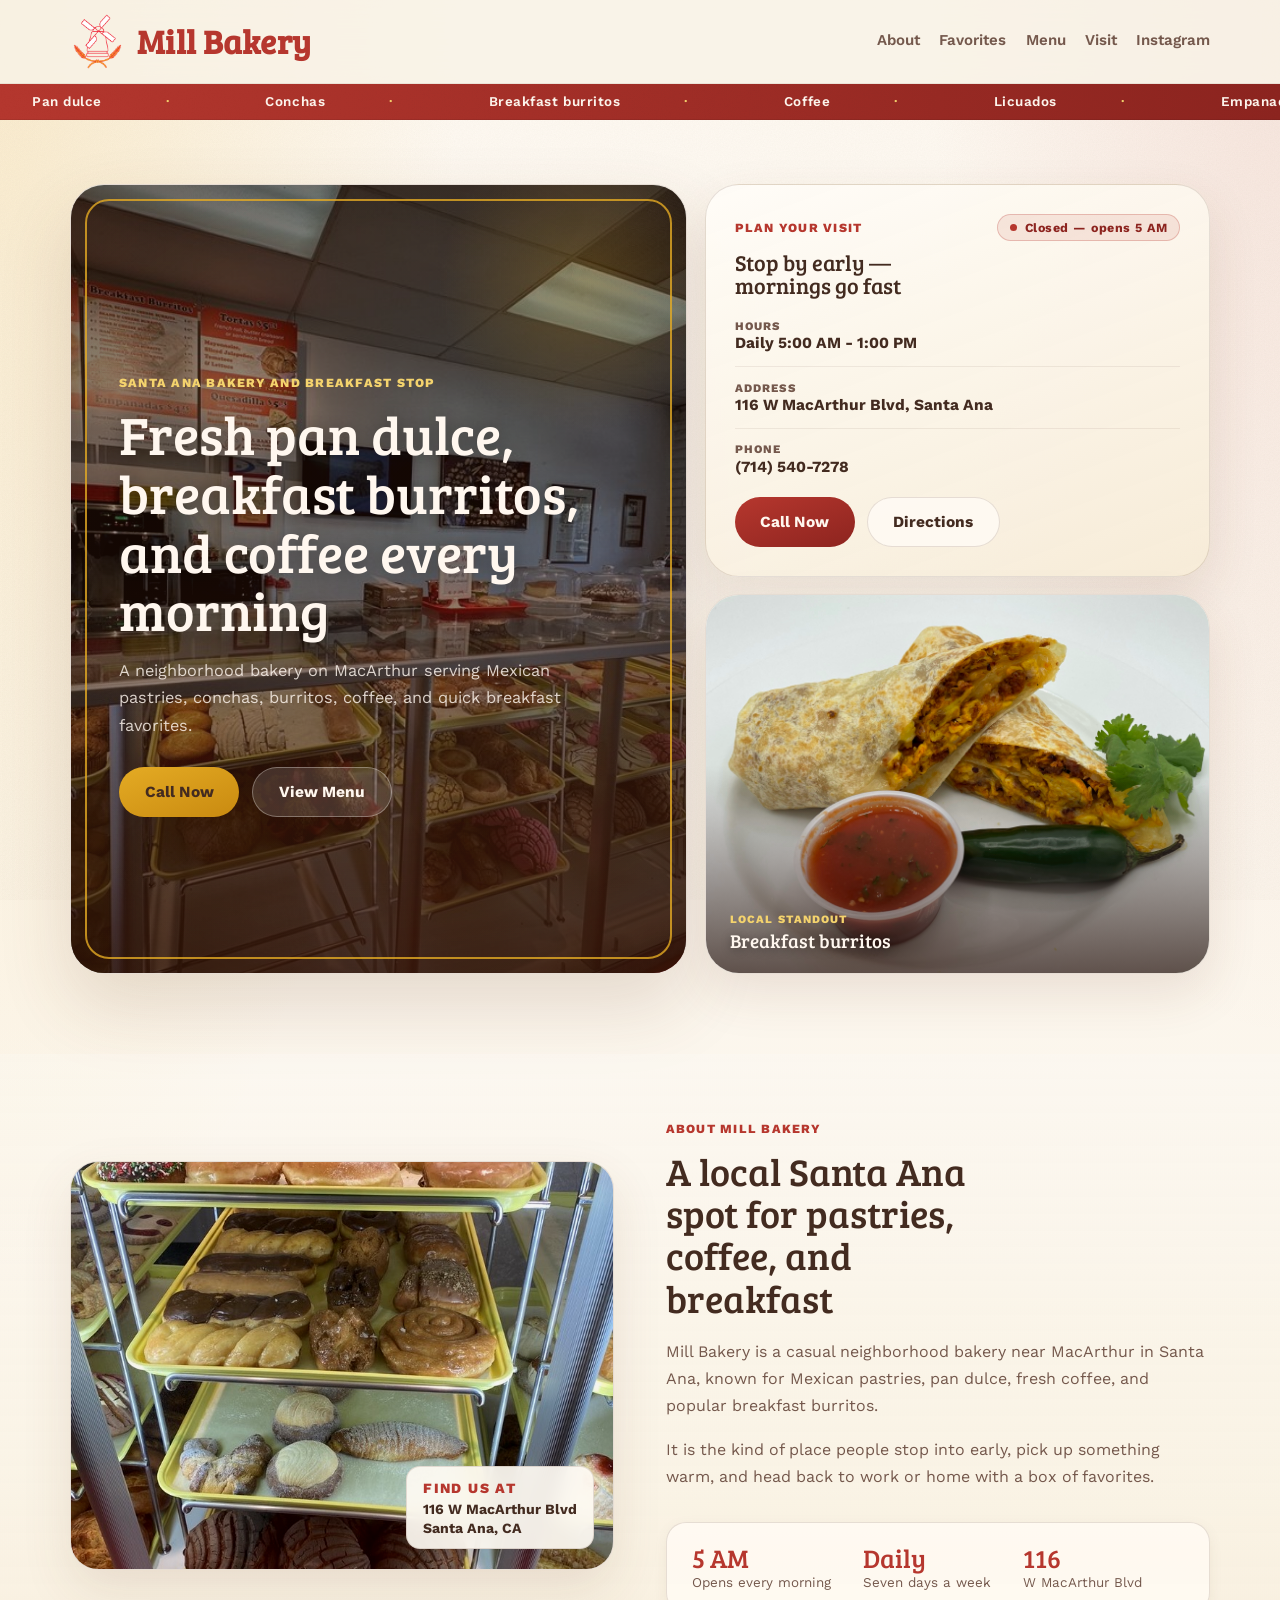
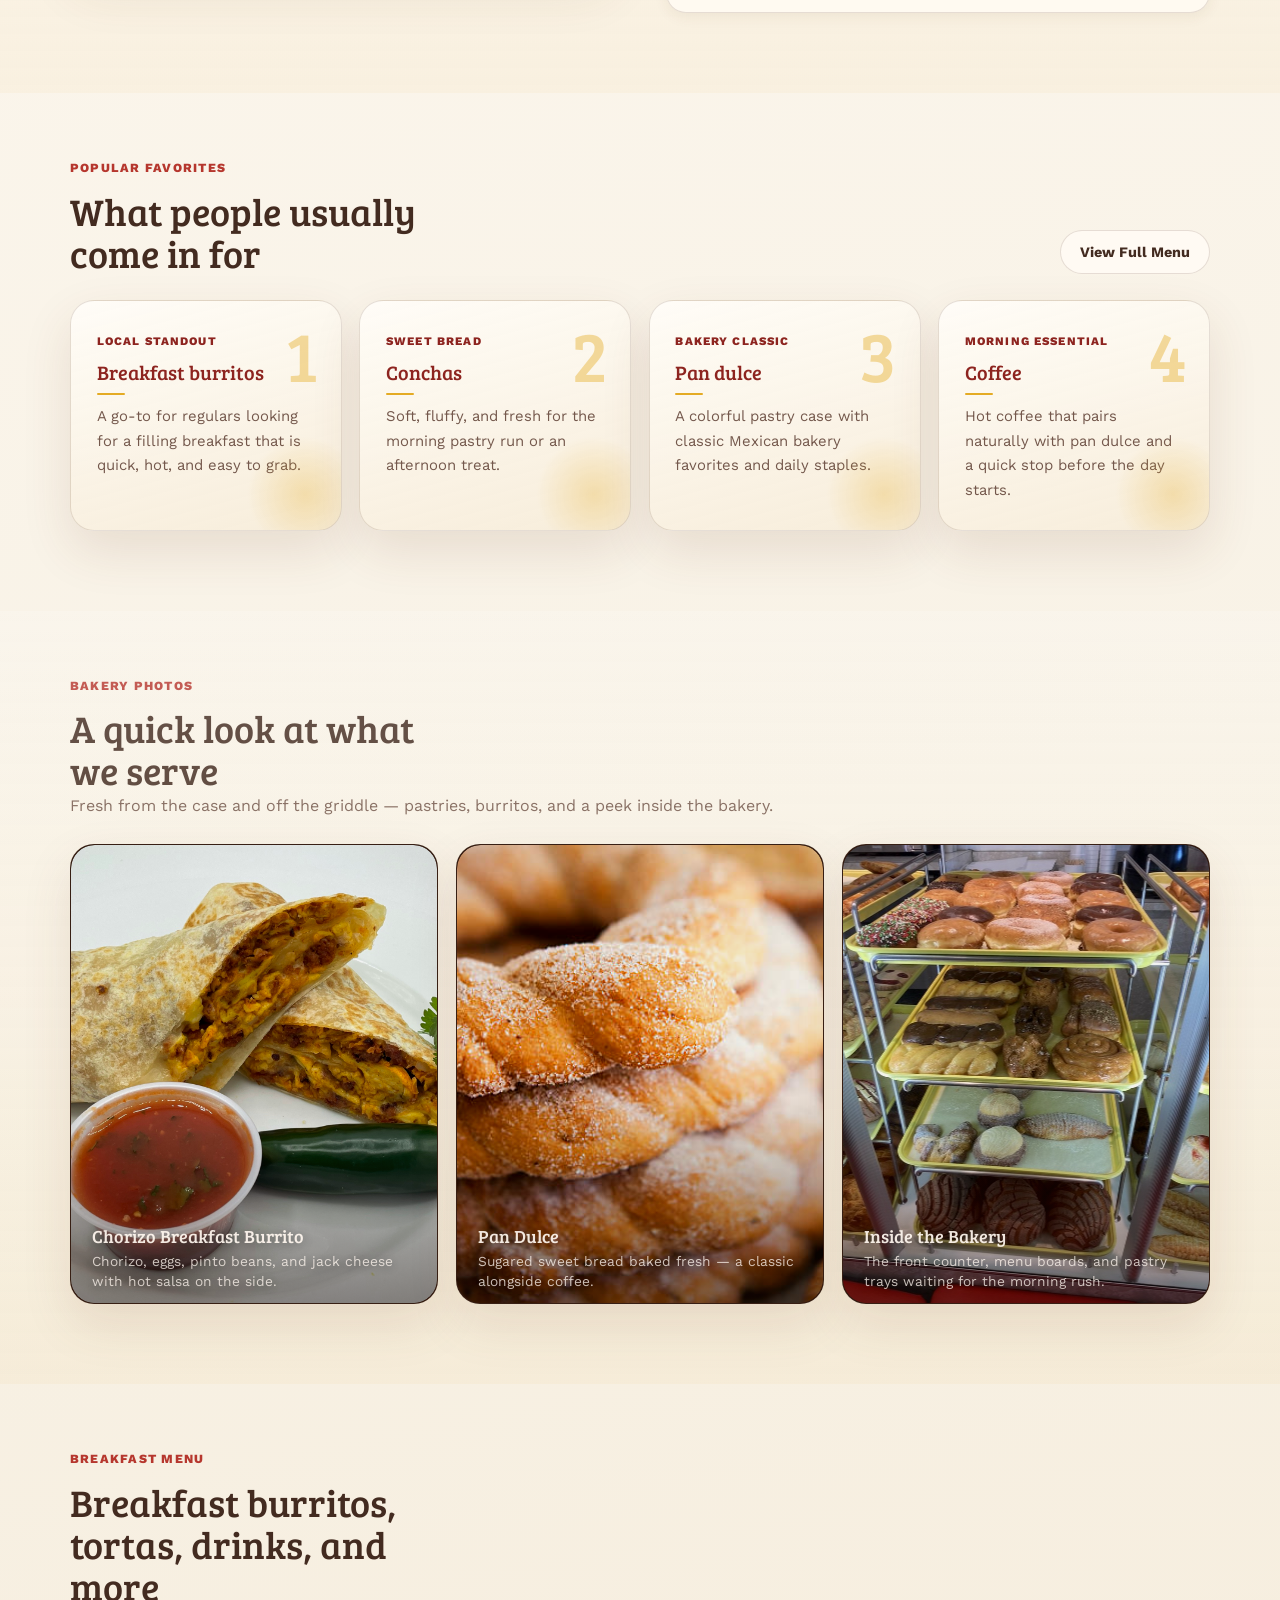
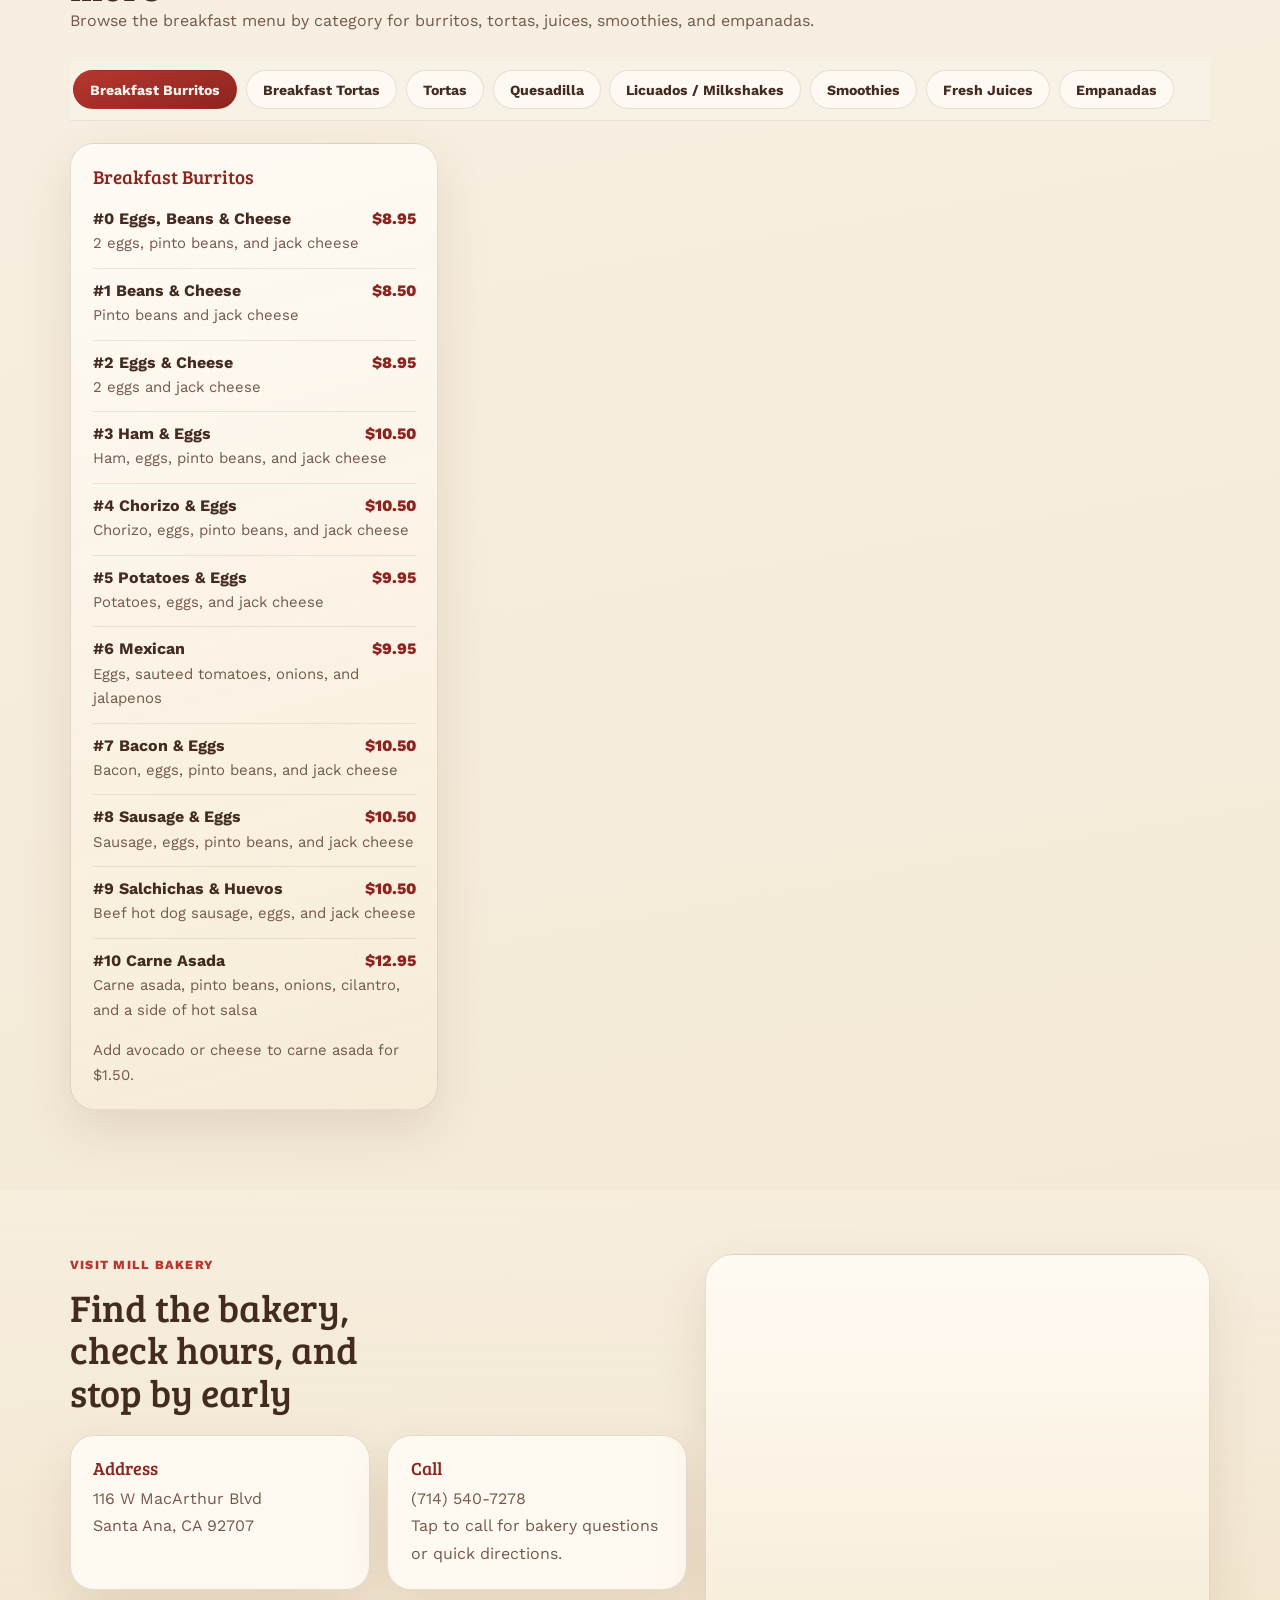
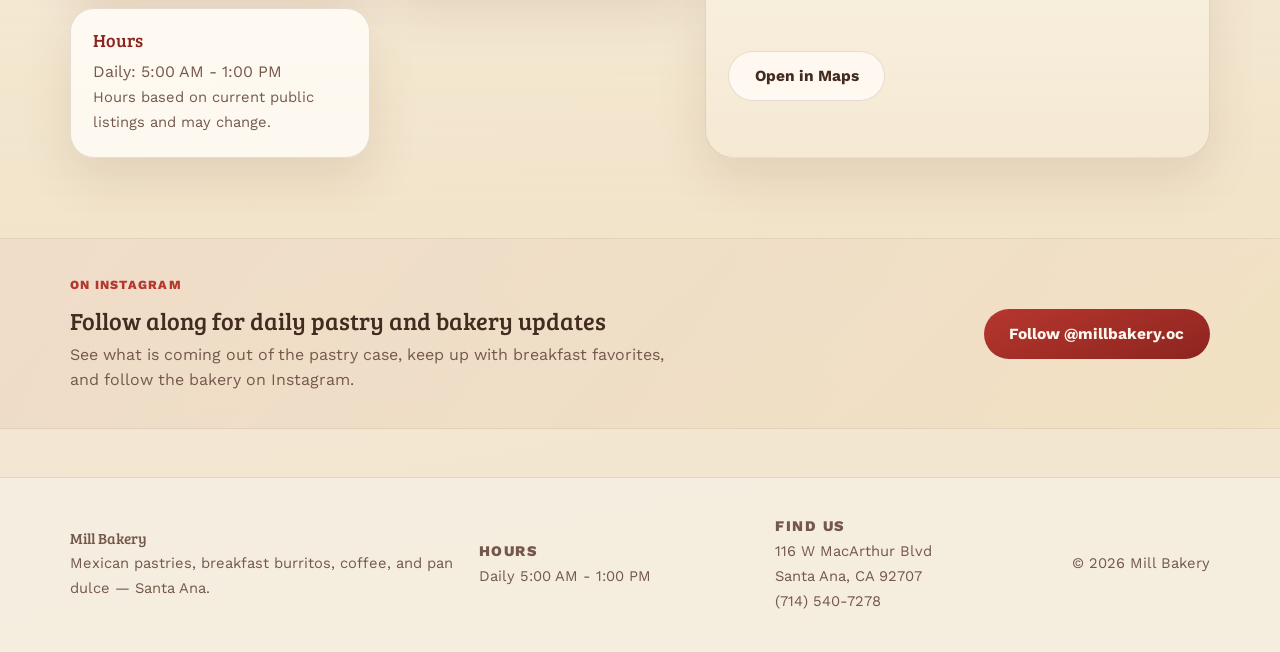
==== commit 794f6b67: "Swap header to windmill mark + big "Mill Bakery" wordmark - Crop the user-provided windmill artwork " ====
--- a/index.html
+++ b/index.html
@@ -20,16 +20,18 @@
   <body>
     <header class="site-header">
       <div class="container nav">
-        <a class="brand" href="#top" aria-label="Mill Bakery — Pastries & Coffee">
-          <img
-            id="brand-logo-image"
-            class="brand-lockup"
-            src="assets/logo-mill-bakery-lockup-2026.png"
-            alt="Mill Bakery — Pastries & Coffee"
-            width="1800"
-            height="726"
-          />
-          <span id="brand-name" class="sr-only">Mill Bakery</span>
+        <a class="brand" href="#top">
+          <span class="brand-mark" aria-hidden="true">
+            <img
+              id="brand-logo-image"
+              class="brand-logo-image"
+              src="assets/logo-windmill-mark-2026.png"
+              alt=""
+              width="600"
+              height="669"
+            />
+          </span>
+          <span id="brand-name">Mill Bakery</span>
         </a>
         <button
           class="nav-toggle"
--- a/styles.css
+++ b/styles.css
@@ -45,8 +45,8 @@
   position: fixed;
   inset: 0;
   pointer-events: none;
-  z-index: 1;
-  opacity: 0.07;
+  z-index: 0;
+  opacity: 0.06;
   mix-blend-mode: multiply;
   background-image: url("data:image/svg+xml;utf8,<svg viewBox='0 0 200 200' xmlns='http://www.w3.org/2000/svg'><filter id='n'><feTurbulence type='fractalNoise' baseFrequency='0.85' numOctaves='2' stitchTiles='stitch'/><feColorMatrix values='0 0 0 0 0.18 0 0 0 0 0.13 0 0 0 0 0.08 0 0 0 0.7 0'/></filter><rect width='100%25' height='100%25' filter='url(%23n)'/></svg>");
   background-size: 220px 220px;
@@ -90,6 +90,28 @@
   justify-content: space-between;
   gap: 1rem;
   padding: 0.9rem 0;
+}
+
+.nav-links {
+  display: flex;
+  flex-wrap: wrap;
+  justify-content: flex-end;
+  gap: 1.2rem;
+  color: var(--muted);
+  font-weight: 600;
+  font-size: 0.94rem;
+}
+
+.nav-links a {
+  padding-bottom: 2px;
+  border-bottom: 2px solid transparent;
+  transition: color 150ms ease, border-color 150ms ease;
+}
+
+.nav-links a:hover,
+.nav-links a:focus-visible {
+  color: var(--red);
+  border-bottom-color: var(--red);
 }
 
 .nav-toggle {
@@ -174,63 +196,45 @@
 .brand {
   display: inline-flex;
   align-items: center;
-  gap: 0.7rem;
+  gap: 0.65rem;
   font-family: "Bree Serif", serif;
-  font-size: 1.45rem;
+  font-size: 1.75rem;
   font-weight: 700;
-  letter-spacing: 0.01em;
+  letter-spacing: 0.005em;
   color: var(--red);
-}
-
-.brand-lockup {
+  line-height: 1;
+}
+
+@media (min-width: 720px) {
+  .brand {
+    font-size: 2.05rem;
+    gap: 0.8rem;
+  }
+}
+
+.brand-mark {
+  display: inline-flex;
+  align-items: center;
+  justify-content: center;
+  width: 2.8rem;
+  height: 2.8rem;
+  flex: 0 0 auto;
+}
+
+@media (min-width: 720px) {
+  .brand-mark {
+    width: 3.4rem;
+    height: 3.4rem;
+  }
+}
+
+.brand-logo-image {
+  width: 100%;
+  height: 100%;
   display: block;
-  height: 3.4rem;
-  width: auto;
-  max-width: min(70vw, 220px);
   object-fit: contain;
-  object-position: left center;
+  object-position: center;
   image-rendering: -webkit-optimize-contrast;
-}
-
-@media (min-width: 720px) {
-  .brand-lockup {
-    height: 4.2rem;
-    max-width: 280px;
-  }
-}
-
-.sr-only {
-  position: absolute;
-  width: 1px;
-  height: 1px;
-  padding: 0;
-  margin: -1px;
-  overflow: hidden;
-  clip: rect(0, 0, 0, 0);
-  white-space: nowrap;
-  border: 0;
-}
-
-.nav-links {
-  display: flex;
-  flex-wrap: wrap;
-  justify-content: flex-end;
-  gap: 1.2rem;
-  color: var(--muted);
-  font-weight: 600;
-  font-size: 0.94rem;
-}
-
-.nav-links a {
-  padding-bottom: 2px;
-  border-bottom: 2px solid transparent;
-  transition: color 150ms ease, border-color 150ms ease;
-}
-
-.nav-links a:hover,
-.nav-links a:focus-visible {
-  color: var(--red);
-  border-bottom-color: var(--red);
 }
 
 /* ---------- Marquee ---------- */
@@ -381,13 +385,20 @@
 
 .eyebrow {
   display: inline-flex;
+  flex-wrap: wrap;
+  max-width: 100%;
   margin: 0 0 0.9rem;
   color: var(--red);
   font-weight: 800;
   font-size: 0.78rem;
   letter-spacing: 0.1em;
   text-transform: uppercase;
-  white-space: nowrap;
+}
+
+@media (min-width: 720px) {
+  .eyebrow {
+    white-space: nowrap;
+  }
 }
 
 .eyebrow-sm {
@@ -410,8 +421,9 @@
 }
 
 h1 {
-  font-size: clamp(2rem, 4.5vw, 3.4rem);
+  font-size: clamp(1.85rem, 4.5vw, 3.4rem);
   max-width: 16ch;
+  line-height: 1.08;
 }
 
 h2 {
@@ -501,10 +513,16 @@
 
 .hero-photo {
   position: relative;
-  min-height: 580px;
+  min-height: 460px;
   box-shadow: var(--shadow-lg);
   border-radius: var(--radius-lg);
   overflow: hidden;
+}
+
+@media (min-width: 640px) {
+  .hero-photo {
+    min-height: 540px;
+  }
 }
 
 @media (min-width: 960px) {
@@ -570,11 +588,18 @@
 .hero-photo-content {
   position: relative;
   z-index: 4;
-  padding: 2.5rem;
+  padding: 1.6rem 1.9rem;
   display: flex;
   flex-direction: column;
   justify-content: flex-end;
-  min-height: 580px;
+  min-height: 460px;
+}
+
+@media (min-width: 640px) {
+  .hero-photo-content {
+    padding: 2.2rem 2.2rem;
+    min-height: 540px;
+  }
 }
 
 @media (min-width: 960px) {
@@ -619,9 +644,18 @@
 .hero-text-light {
   color: rgba(255, 247, 239, 0.82);
   margin: 0 0 1.7rem;
-  max-width: 48ch;
-  font-size: 1.02rem;
-  line-height: 1.7;
+  max-width: 100%;
+  font-size: 1rem;
+  line-height: 1.6;
+  overflow-wrap: break-word;
+}
+
+@media (min-width: 720px) {
+  .hero-text-light {
+    max-width: 48ch;
+    font-size: 1.02rem;
+    line-height: 1.7;
+  }
 }
 
 .hero-actions {
@@ -679,11 +713,20 @@
 
 .visit-card-head {
   display: flex;
-  align-items: center;
-  justify-content: space-between;
-  gap: 0.8rem;
-  margin-bottom: 0.4rem;
-  flex-wrap: wrap;
+  flex-direction: column;
+  align-items: flex-start;
+  gap: 0.55rem;
+  margin-bottom: 0.6rem;
+}
+
+@media (min-width: 720px) {
+  .visit-card-head {
+    flex-direction: row;
+    align-items: center;
+    justify-content: space-between;
+    gap: 0.8rem;
+    flex-wrap: wrap;
+  }
 }
 
 .visit-card-head .eyebrow {
@@ -1168,17 +1211,25 @@
   display: flex;
   flex-wrap: nowrap;
   gap: 0.55rem;
-  margin: 0 0 1.4rem;
+  margin: 0 -1rem 1.4rem;
   position: sticky;
-  top: 72px;
+  top: 84px;
   z-index: 5;
-  padding: 0.65rem 0.2rem;
-  background: rgba(248, 242, 230, 0.92);
+  padding: 0.65rem 1rem;
+  background: rgba(248, 242, 230, 0.94);
   backdrop-filter: blur(10px);
   border-bottom: 1px solid rgba(116, 88, 76, 0.1);
   overflow-x: auto;
   scrollbar-width: none;
   -webkit-overflow-scrolling: touch;
+}
+
+@media (min-width: 720px) {
+  .menu-tabs {
+    top: 72px;
+    margin: 0 0 1.4rem;
+    padding: 0.65rem 0.2rem;
+  }
 }
 
 .menu-tabs::-webkit-scrollbar {
@@ -1471,15 +1522,6 @@
 }
 
 @media (max-width: 719px) {
-  .hero-photo {
-    min-height: 480px;
-  }
-
-  .hero-photo-content {
-    padding: 1.8rem;
-    min-height: 480px;
-  }
-
   .visit-card,
   .info-card {
     padding: 1.5rem;
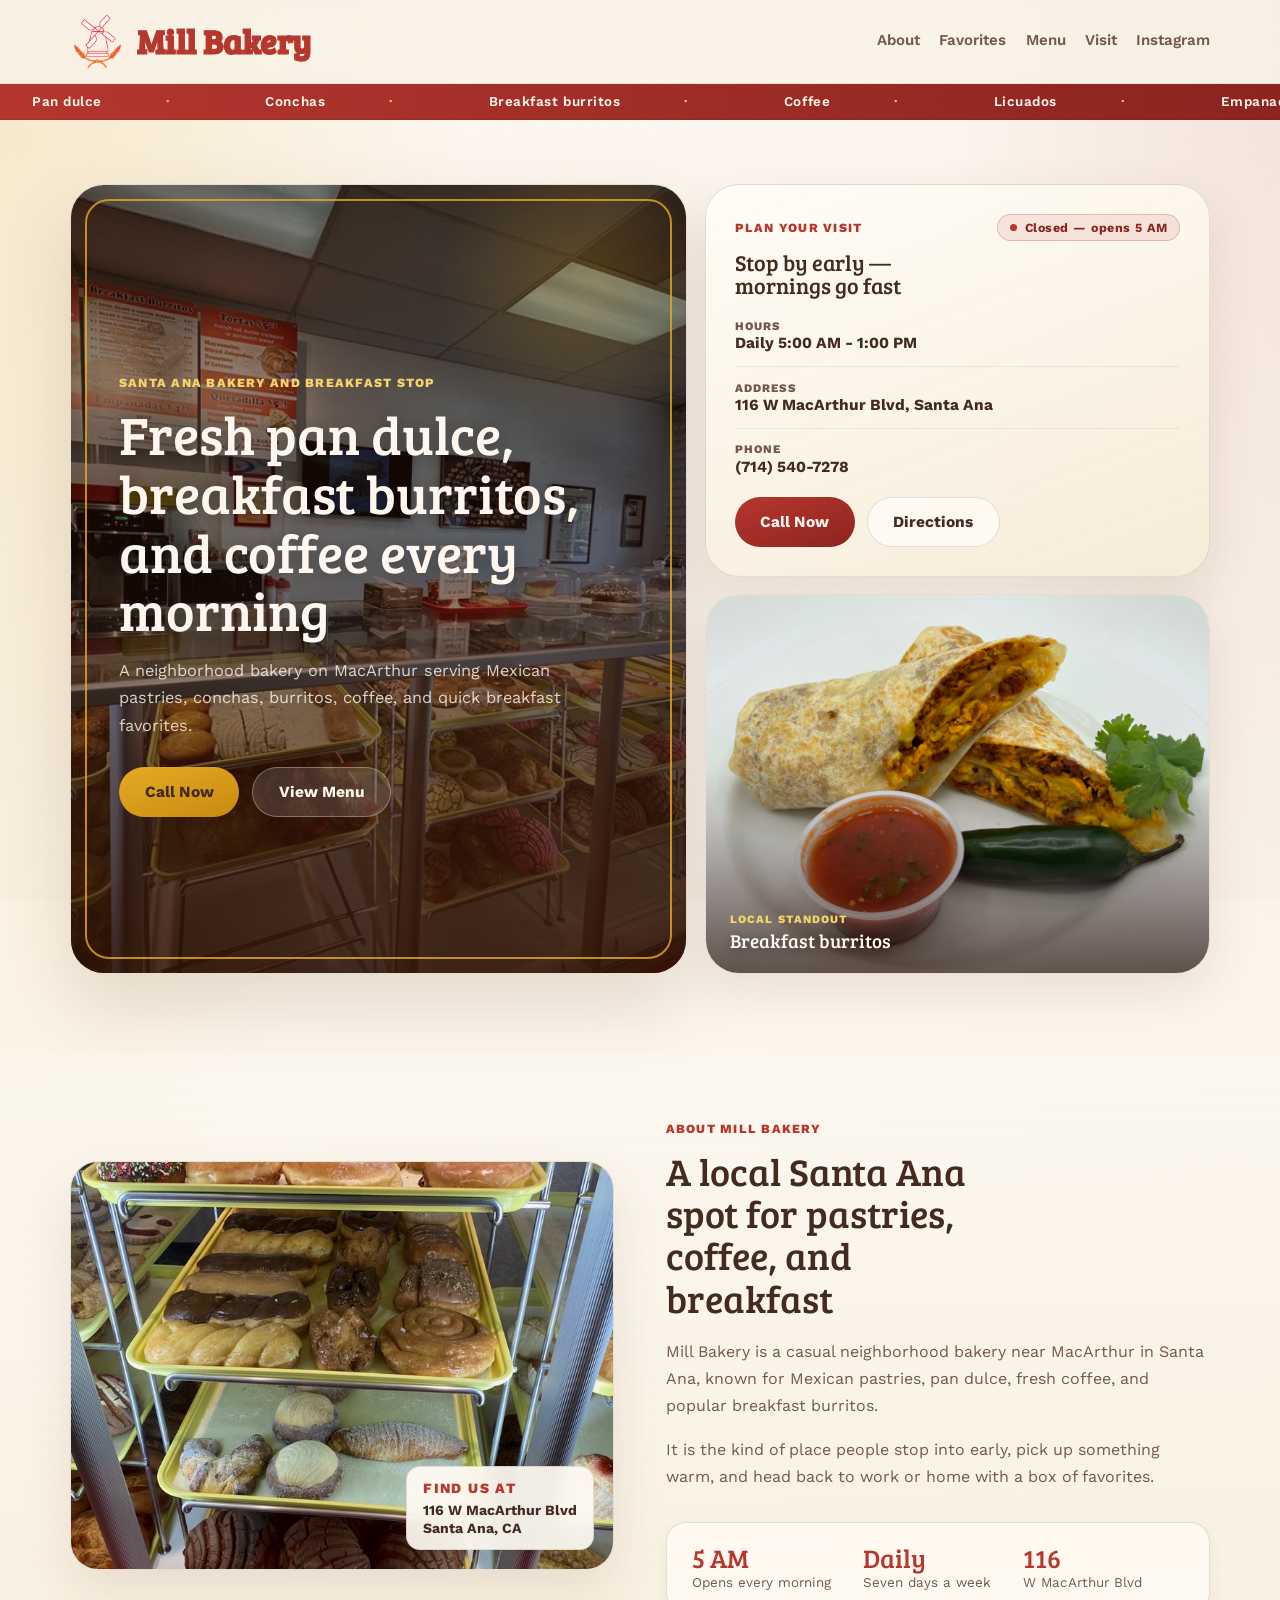
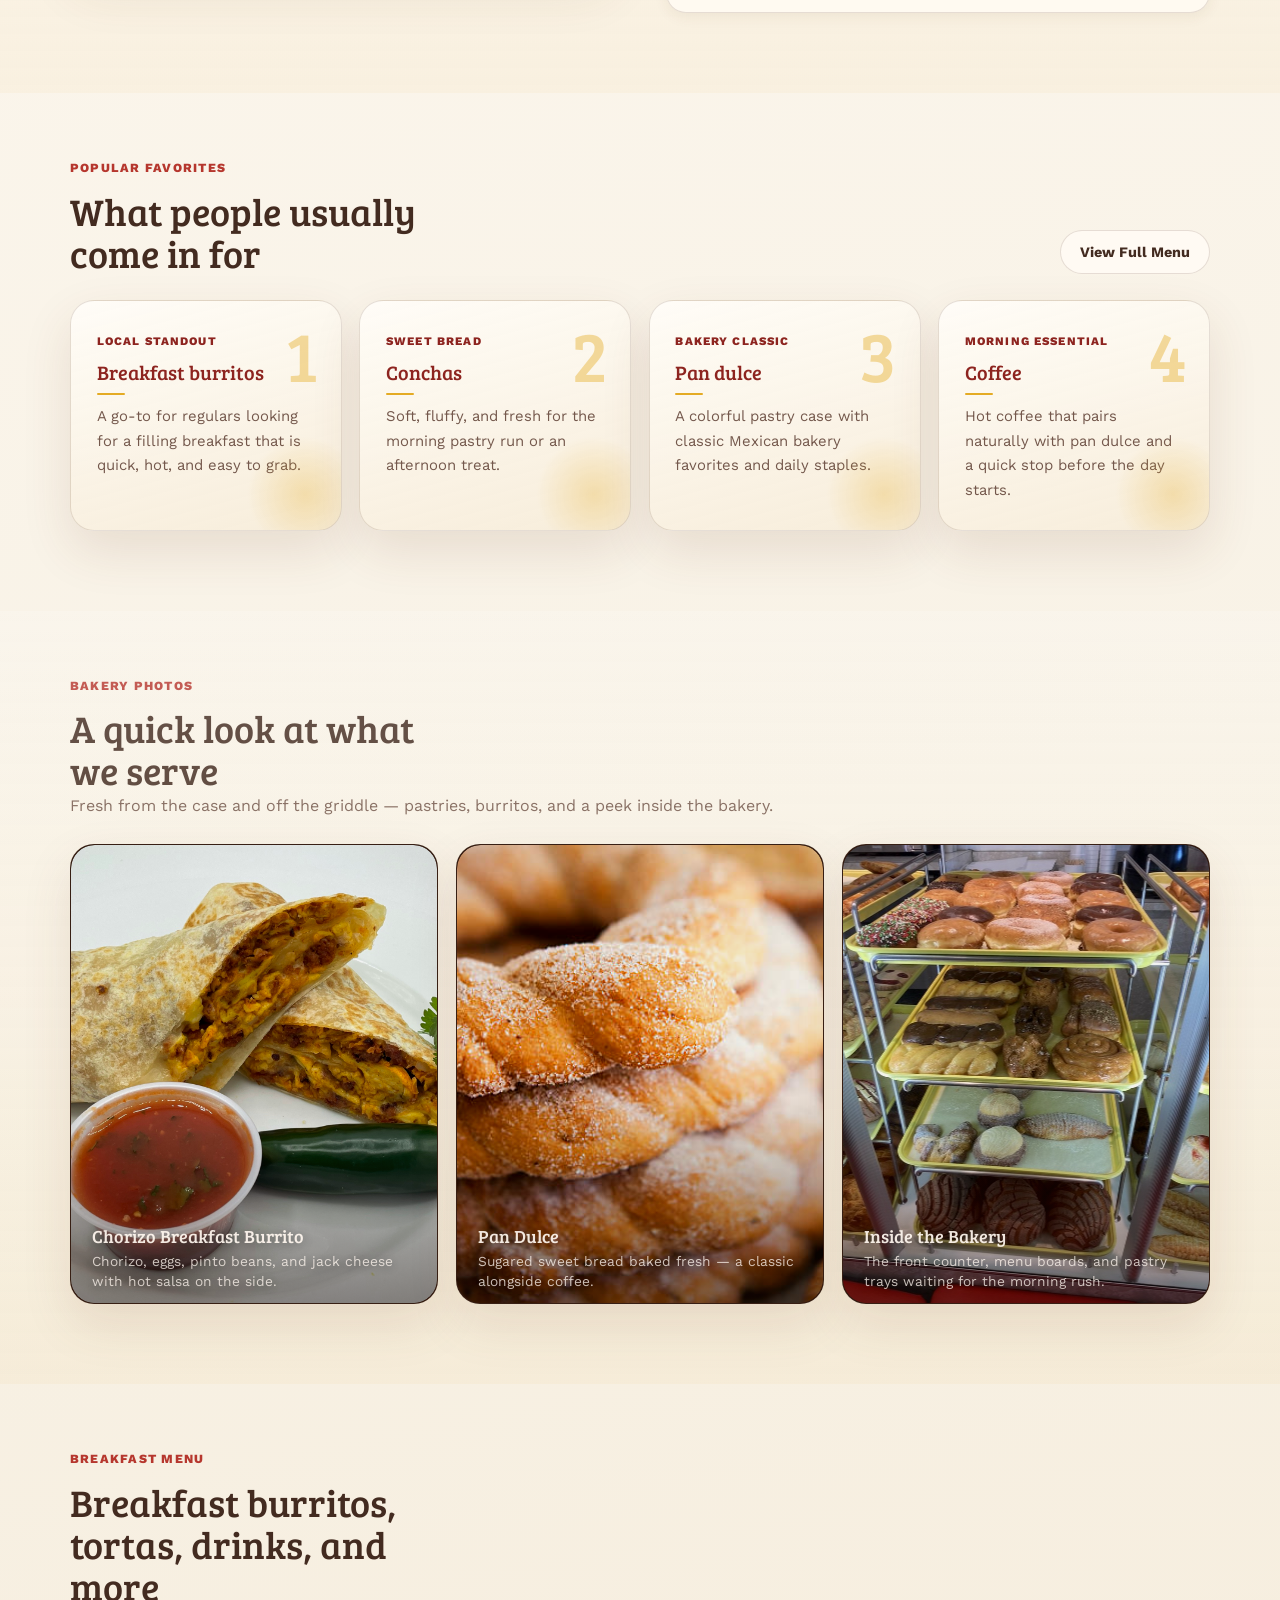
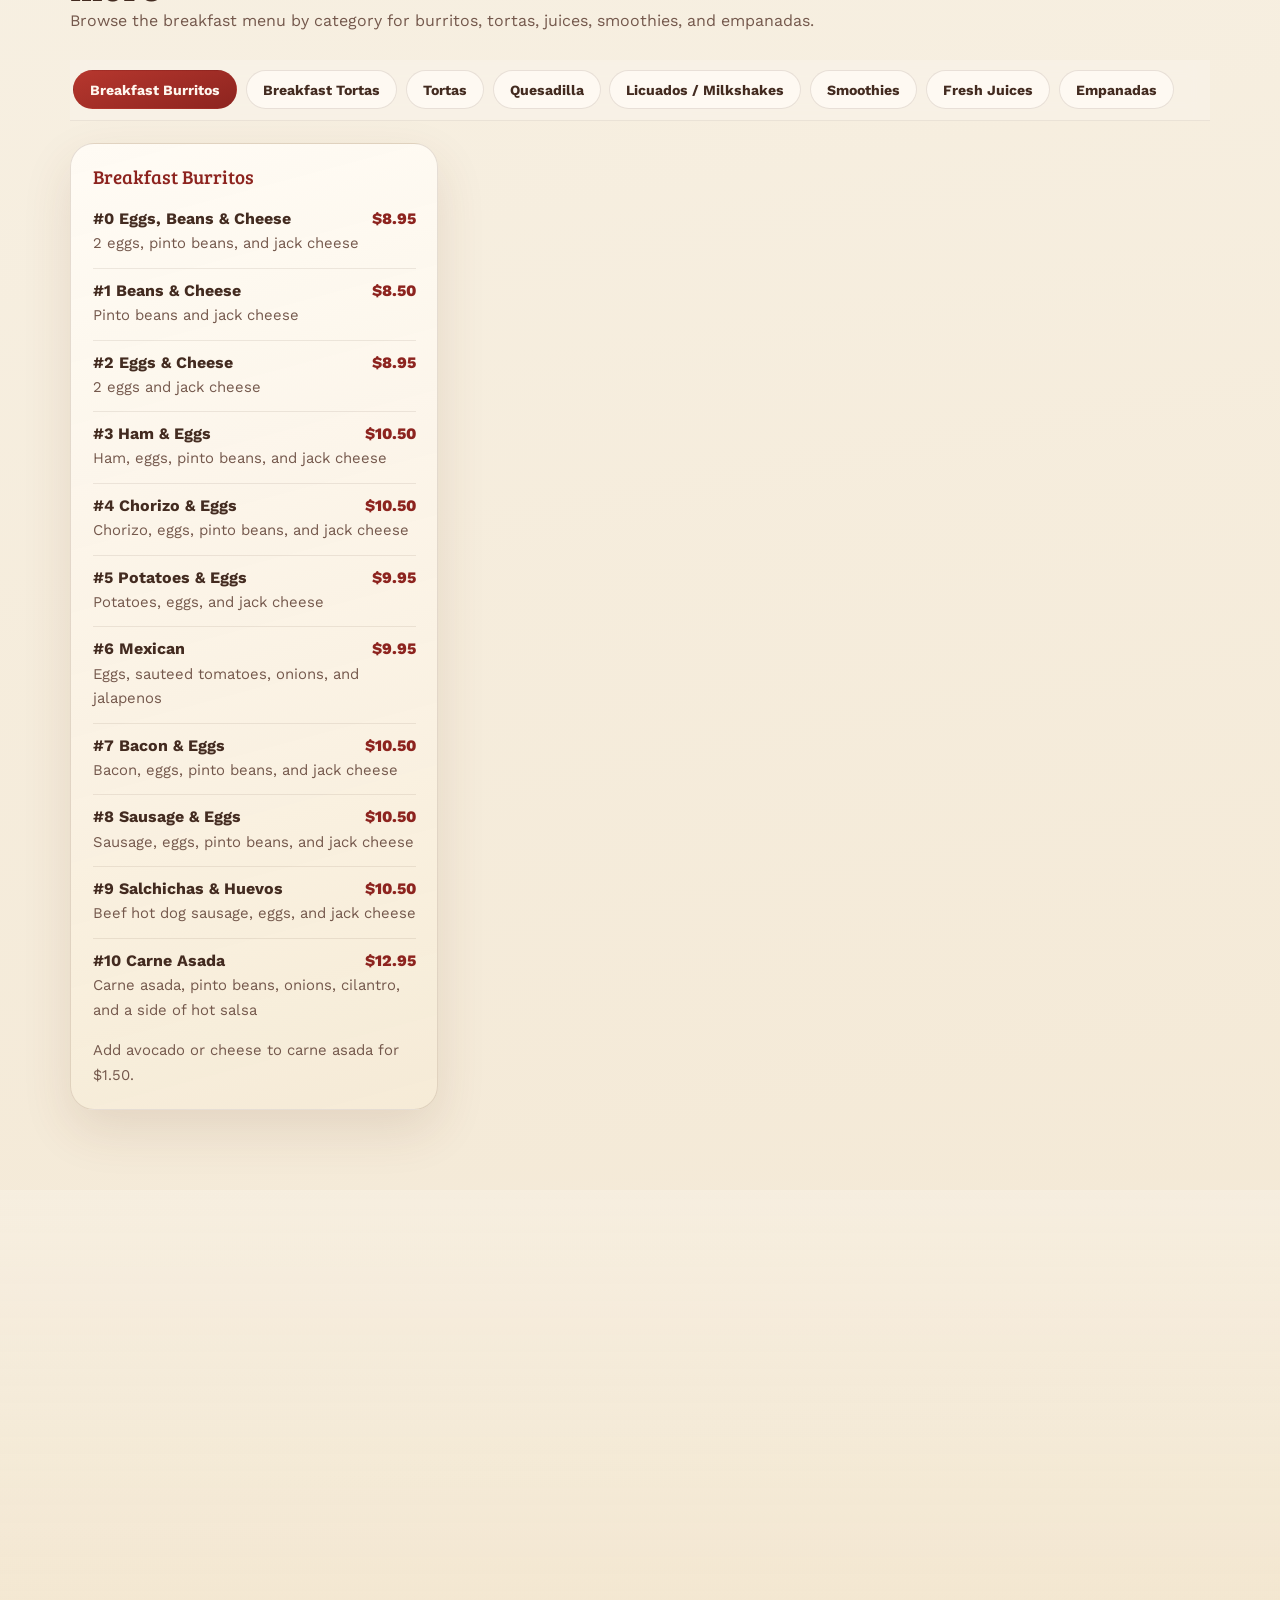
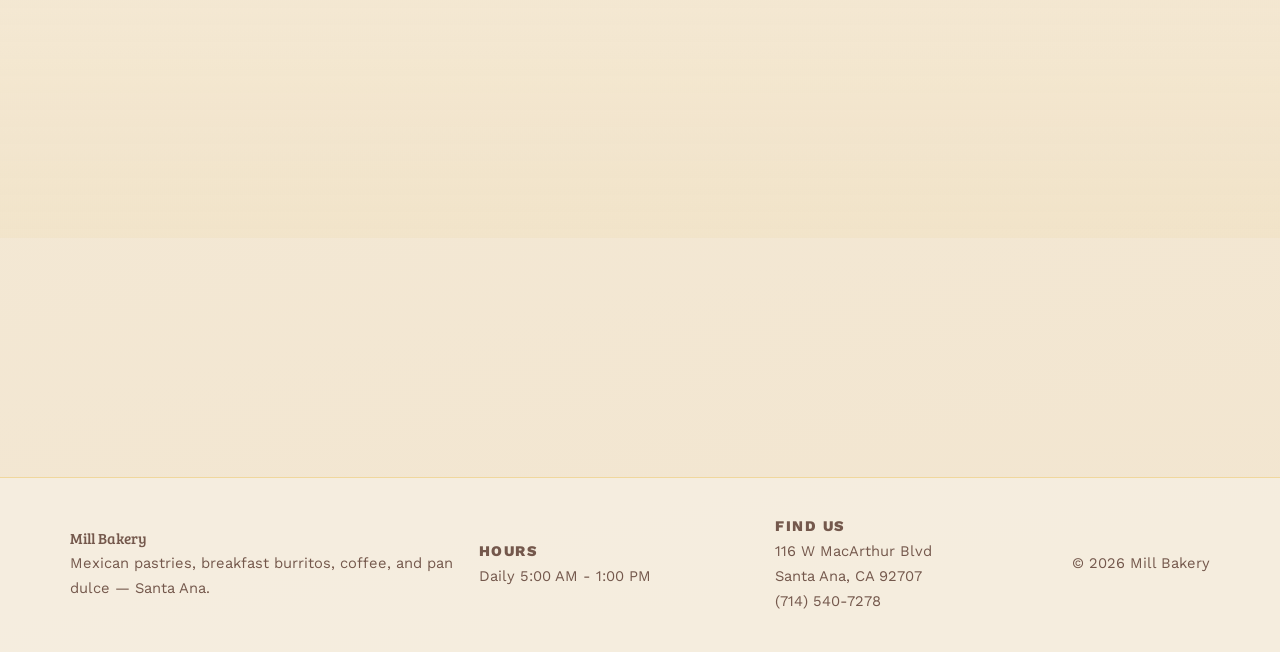
==== commit 03e975d2: "Add Google Analytics 4 (G-RXDNMV95S1) Standard gtag.js snippet placed immediately after the viewport" ====
--- a/index.html
+++ b/index.html
@@ -3,6 +3,14 @@
   <head>
     <meta charset="UTF-8" />
     <meta name="viewport" content="width=device-width, initial-scale=1.0" />
+    <!-- Google tag (gtag.js) -->
+    <script async src="https://www.googletagmanager.com/gtag/js?id=G-RXDNMV95S1"></script>
+    <script>
+      window.dataLayer = window.dataLayer || [];
+      function gtag(){dataLayer.push(arguments);}
+      gtag('js', new Date());
+      gtag('config', 'G-RXDNMV95S1');
+    </script>
     <meta
       name="description"
       content="Mill Bakery in Santa Ana serves Mexican pastries, pan dulce, breakfast burritos, coffee, and fresh morning favorites."
@@ -14,7 +22,9 @@
       href="https://fonts.googleapis.com/css2?family=Bree+Serif&family=Work+Sans:wght@400;500;600;700;800&display=swap"
       rel="stylesheet"
     />
-    <link rel="icon" href="assets/favicon.png" type="image/png" />
+    <link rel="icon" href="assets/favicon.png" type="image/png" sizes="64x64" />
+    <link rel="apple-touch-icon" href="assets/apple-touch-icon.png" />
+    <link rel="icon" href="assets/favicon-512.png" sizes="512x512" />
     <link rel="stylesheet" href="styles.css" />
   </head>
   <body>
--- a/styles.css
+++ b/styles.css
@@ -199,10 +199,12 @@
   gap: 0.65rem;
   font-family: "Bree Serif", serif;
   font-size: 1.75rem;
-  font-weight: 700;
+  font-weight: 900;
   letter-spacing: 0.005em;
   color: var(--red);
   line-height: 1;
+  -webkit-text-stroke: 0.035em currentColor;
+  paint-order: stroke fill;
 }
 
 @media (min-width: 720px) {
